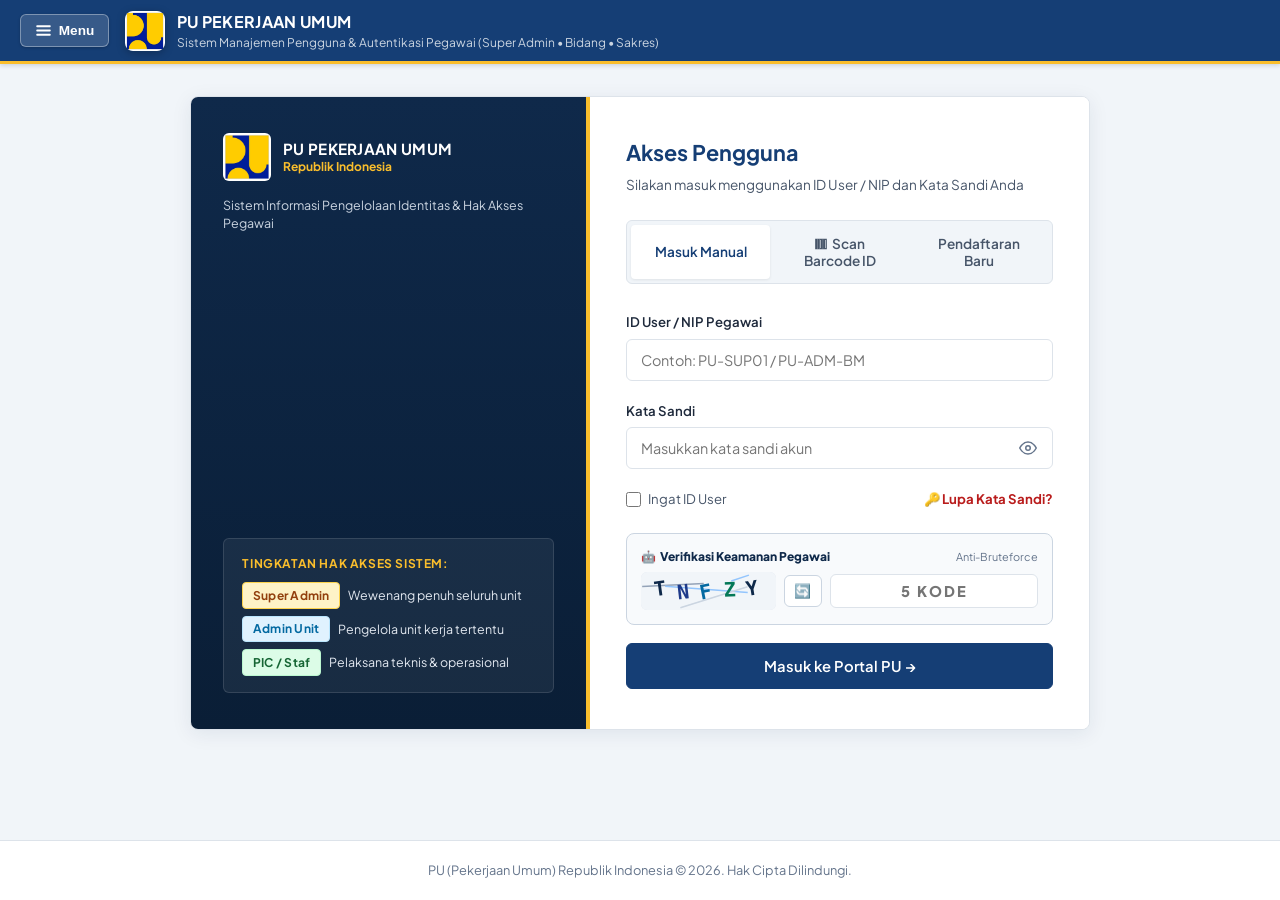
==== index.html @ dbae6449 "Add files via upload" ====
<!DOCTYPE html>
<html lang="id">

<head>
  <meta charset="UTF-8">
  <meta name="viewport" content="width=device-width, initial-scale=1.0">
  <meta name="description" content="Sistem Informasi Pengelolaan Identitas dan Manajemen Pengguna Tahap 2 (Super Admin, Bidang, Sakres) - PU
  Pekerjaan Umum.">
  <title>Portal Pengguna - PU Pekerjaan Umum (Tahap 2)</title>
  <link rel="stylesheet" href="style.css?v=6.0">
  <link rel="icon"
    href="data:image/svg+xml,<svg xmlns=%22http://www.w3.org/2000/svg%22 viewBox=%220 0 100 100%22><rect width=%22100%22 height=%22100%22 fill=%22%230F294A%22 rx=%2210%22/><text y=%2268%22 x=%2250%22 text-anchor=%22middle%22 font-size=%2250%22 font-weight=%22bold%22 fill=%22%23FABE2C%22>PU</text></svg>">
</head>

<body>
  <div class="app-wrapper">

    <!-- Header Resmi PU Pekerjaan Umum -->
    <header class="pu-topbar">
      <div style="display: flex; align-items: center; gap: 0.5rem;">
        <!-- Tombol Toggle Menu Navigator (Aktif saat login di pojok kiri atas) -->
        <button type="button" class="btn-sidebar-toggle" id="btnToggleSidebar" title="Buka/Tutup Menu Navigator"
          style="display: inline-flex;" aria-label="Toggle Menu">
          <svg viewBox="0 0 24 24" fill="none" stroke="currentColor" stroke-width="2.5" stroke-linecap="round">
            <line x1="3" y1="12" x2="21" y2="12"></line>
            <line x1="3" y1="6" x2="21" y2="6"></line>
            <line x1="3" y1="18" x2="21" y2="18"></line>
          </svg>
          <span>Menu</span>
        </button>

        <div class="pu-brand" style="display:flex; align-items:center; gap:0.75rem;">
          <div class="logo-shine-wrapper">
            <img src="logo-pu.webp" alt="Logo PU" class="pu-logo-img"
              style="width:40px; height:40px; object-fit:contain; border-radius:6px; flex-shrink:0;">
          </div>
          <div class="pu-brand-text">
            <span class="pu-brand-title">PU PEKERJAAN UMUM</span>
            <span class="pu-brand-sub">Sistem Manajemen Pengguna &amp; Autentikasi Pegawai (Super Admin
              &bull; Bidang &bull; Sakres)</span>
          </div>
        </div>
      </div>

      <!-- Widget Tengah Topbar: Jam Kedinasan & Status Server (Aktif saat login) -->
      <div class="topbar-center-widgets" id="topbarCenterWidgets" style="display: flex;">
        <div class="topbar-clock-badge" id="topbarClockBadge" title="Waktu Kedinasan Resmi (WIB)">
          <svg viewBox="0 0 24 24" fill="none" stroke="currentColor" stroke-width="2">
            <circle cx="12" cy="12" r="10"></circle>
            <polyline points="12 6 12 12 16 14"></polyline>
          </svg>
          <span id="topbarClockText">Memuat waktu...</span>
        </div>
        <div class="topbar-server-pill" title="Status Koneksi Pusat Data dan Teknologi Informasi PU">
          <span class="server-pulse-dot"></span>
          <span>PUSDATIN Online</span>
        </div>
      </div>

      <!-- User Panel (Aktif saat login) -->
      <div class="nav-user-panel" id="navUserPanel" style="display: flex;">

        <!-- Notifikasi Kedinasan: Laporan Masuk -->
        <div class="topbar-notif-wrapper" style="position:relative;">
          <button type="button" class="btn-topbar-tool" id="btnTopbarNotif" title="Laporan Masuk Baru">
            <svg viewBox="0 0 24 24" fill="none" stroke="currentColor" stroke-width="2" style="pointer-events:none;">
              <path d="M18 8A6 6 0 0 0 6 8c0 7-3 9-3 9h18s-3-2-3-9"></path>
              <path d="M13.73 21a2 2 0 0 1-3.46 0"></path>
            </svg>
            <span class="tool-badge-dot notif-pulse" id="notifBadgeDot" style="pointer-events:none;">0</span>
          </button>

          <!-- Dropdown Notifikasi Khusus Laporan Masuk -->
          <div class="topbar-dropdown-menu" id="notifDropdown"
            style="display: none; width:350px; position:absolute; right:0; top:calc(100% + 8px); z-index:99999; box-shadow:0 10px 25px rgba(0,0,0,0.18); border-radius:8px; overflow:hidden; border:1px solid #CBD5E1;">
            <div class="dropdown-header"
              style="background:#153E75; color:#fff; display:flex; justify-content:space-between; align-items:center; padding:0.65rem 0.85rem;">
              <span style="font-weight: 800; font-size: 0.82rem; display:flex; align-items:center; gap:0.4rem;">
                <span>🔔</span> Notifikasi Laporan Masuk
              </span>
              <button type="button" class="dropdown-close-btn" id="btnCloseNotif"
                style="color:#fff; background:none; border:none; font-size:1.25rem; cursor:pointer; line-height:1;">&times;</button>
            </div>
            <!-- Legenda 3 Warna Status -->
            <div
              style="background:#F8FAFC; border-bottom:1px solid #E2E8F0; padding:0.4rem 0.75rem; font-size:0.68rem; display:flex; justify-content:space-between; align-items:center; font-weight:700;">
              <span style="color:#DC2626; display:inline-flex; align-items:center; gap:3px;"><span
                  style="display:inline-block; width:7px; height:7px; background:#DC2626; border-radius:50%;"></span>
                Belum ACC</span>
              <span style="color:#D97706; display:inline-flex; align-items:center; gap:3px;"><span
                  style="display:inline-block; width:7px; height:7px; background:#D97706; border-radius:50%;"></span>
                Diproses</span>
              <span style="color:#16A34A; display:inline-flex; align-items:center; gap:3px;"><span
                  style="display:inline-block; width:7px; height:7px; background:#16A34A; border-radius:50%;"></span>
                Sudah ACC</span>
            </div>
            <div class="notif-list" id="notifListContainer" style="max-height:340px; overflow-y:auto; background:#fff;">
              <!-- Di-render dinamis khusus daftar laporan masuk -->
            </div>
          </div>
        </div>

        <!-- Tombol QR Code Akses Mobile -->
        <a href="barcode.html" target="_blank" class="btn-topbar-tool"
          style="text-decoration:none; background:#FABE2C; color:#0F294A;"
          title="Buka Lembar Barcode / QR Code untuk Scan Masuk Web">
          <svg viewBox="0 0 24 24" fill="none" stroke="currentColor" stroke-width="2" style="width:15px;height:15px;">
            <rect x="3" y="3" width="7" height="7"></rect>
            <rect x="14" y="3" width="7" height="7"></rect>
            <rect x="14" y="14" width="7" height="7"></rect>
            <rect x="3" y="14" width="7" height="7"></rect>
          </svg>
          <span class="btn-tool-text">Barcode</span>
        </a>

        <!-- Tombol Layanan Bantuan / Helpdesk -->
        <button type="button" class="btn-topbar-tool" id="btnTopbarHelp" title="Pusat Bantuan &amp; Helpdesk PU">
          <svg viewBox="0 0 24 24" fill="none" stroke="currentColor" stroke-width="2">
            <circle cx="12" cy="12" r="10"></circle>
            <path d="M9.09 9a3 3 0 0 1 5.83 1c0 2-3 3-3 3"></path>
            <line x1="12" y1="17" x2="12.01" y2="17"></line>
          </svg>
          <span class="btn-tool-text">Helpdesk</span>
        </button>

        <div class="nav-user-card">
          <div class="nav-user-avatar" id="navAvatar">BS</div>
          <div class="nav-user-meta">
            <span class="nav-user-nama" id="navUserName">Drs. Bambang Sudiro, M.Si.</span>
            <span class="nav-user-unit" id="navUserUnit">Super Admin &bull; Sekretariat Jenderal</span>
          </div>
        </div>
        <button type="button" class="btn-nav-logout" id="navLogoutBtn">
          Keluar
        </button>
      </div>
    </header>



    <!-- Konten Utama -->
    <main class="main-wrapper">

      <!-- ================= HALAMAN LOGIN & PENDAFTARAN INTERNAL (PORTAL 1) ================= -->
      <section class="section-view" id="authSection" aria-label="Halaman Autentikasi Pegawai">

        <div class="auth-container" style="margin-top:1rem;">
          <div class="auth-dual-wrapper">

            <!-- Sisi Kiri: Identitas Resmi PU & Pintasan Uji Coba -->
            <div class="auth-left-sidebar">
              <div class="auth-instansi-header">
                <div class="auth-instansi-logo" style="display:flex; align-items:center; gap:0.75rem;">
                  <img src="logo-pu.webp" alt="Logo PU"
                    style="width:48px; height:48px; object-fit:contain; border-radius:6px;">
                  <div>
                    <div class="auth-instansi-title">PU PEKERJAAN UMUM</div>
                    <div style="font-size:0.75rem; color:var(--pu-yellow); font-weight:700;">Republik Indonesia</div>
                  </div>
                </div>
                <div class="auth-instansi-sub">
                  Sistem Informasi Pengelolaan Identitas &amp; Hak Akses Pegawai
                </div>
              </div>

              <!-- Keterangan 3 Peran Resmi -->
              <div class="auth-role-summary">
                <div class="auth-role-summary-title">Tingkatan Hak Akses Sistem:</div>
                <div class="auth-role-list">
                  <div class="auth-role-item">
                    <span class="badge-role badge-role-super">Super Admin</span>
                    <span>Wewenang penuh seluruh unit</span>
                  </div>
                  <div class="auth-role-item">
                    <span class="badge-role badge-role-admin">Admin Unit</span>
                    <span>Pengelola unit kerja tertentu</span>
                  </div>
                  <div class="auth-role-item">
                    <span class="badge-role badge-role-pic">PIC / Staf</span>
                    <span>Pelaksana teknis &amp; operasional</span>
                  </div>
                </div>
              </div>

            </div>

            <!-- Sisi Kanan: Form Masuk & Registrasi -->
            <div class="auth-right-panel">

              <div class="auth-panel-heading">
                <h1 id="authMainTitle">Akses Pengguna</h1>
                <p id="authMainSubtitle">Silakan masuk menggunakan ID User / NIP dan Kata Sandi Anda</p>
              </div>

              <!-- Tab Navigasi Masuk Manual vs Barcode -->
              <div class="auth-tab-group" role="tablist">
                <button type="button" class="auth-tab-item active" id="tabLogin" role="tab" aria-selected="true">
                  Masuk Manual
                </button>
                <button type="button" class="auth-tab-item" id="tabBarcode" role="tab" aria-selected="false">
                  <svg viewBox="0 0 24 24" fill="none" stroke="currentColor" stroke-width="2"
                    style="width:14px;height:14px;vertical-align:-2px;margin-right:4px;">
                    <rect x="3" y="4" width="2" height="16" />
                    <rect x="7" y="4" width="1" height="16" />
                    <rect x="10" y="4" width="3" height="16" />
                    <rect x="15" y="4" width="1" height="16" />
                    <rect x="18" y="4" width="3" height="16" />
                  </svg>Scan Barcode ID
                </button>
                <button type="button" class="auth-tab-item" id="tabRegister" role="tab" aria-selected="false">
                  Pendaftaran Baru
                </button>
              </div>

              <!-- Alert Kesalahan Login Inline -->
              <div class="auth-inline-alert" id="loginAlert" role="alert">
                <div style="font-weight: 700; margin-bottom: 0.15rem;" id="loginAlertTitle">Akses Ditolak</div>
                <div id="loginAlertMsg">ID User atau Kata Sandi tidak sesuai. Silakan periksa kembali.</div>
              </div>

              <!-- FORM LOGIN -->
              <div id="loginFormContainer">
                <form id="loginForm" novalidate>
                  <div class="form-field">
                    <label class="field-label" for="loginId">ID User / NIP Pegawai</label>
                    <div class="input-box">
                      <input type="text" id="loginId" class="form-control" placeholder="Contoh: PU-SUP01 / PU-ADM-BM"
                        required autocomplete="username">
                    </div>
                  </div>

                  <div class="form-field">
                    <label class="field-label" for="loginPw">Kata Sandi</label>
                    <div class="input-box">
                      <input type="password" id="loginPw" class="form-control" placeholder="Masukkan kata sandi akun"
                        required autocomplete="current-password">
                      <button type="button" class="btn-toggle-pw" onclick="togglePw('loginPw', this)"
                        title="Tampilkan/Sembunyikan Kata Sandi" aria-label="Lihat Kata Sandi">
                        <svg viewBox="0 0 24 24" fill="none" stroke="currentColor" stroke-width="2">
                          <path d="M1 12s4-8 11-8 11 8 11 8-4 8-11 8-11-8-11-8z"></path>
                          <circle cx="12" cy="12" r="3"></circle>
                        </svg>
                      </button>
                    </div>
                  </div>

                  <div class="form-extra-row">
                    <label class="checkbox-label">
                      <input type="checkbox" id="rememberMe">
                      <span>Ingat ID User</span>
                    </label>
                    <a href="javascript:void(0)" class="help-link" onclick="openModalLupaPassword()"
                      style="color:#B91C1C; font-weight:700;">
                      🔑 Lupa Kata Sandi?
                    </a>
                  </div>

                  <!-- VERIFIKASI KEAMANAN ADMIN (ANTI-BOT / CAPTCHA KODE ACAK) -->
                  <div
                    style="background:#F8FAFC; border:1px solid #CBD5E1; border-radius:8px; padding:0.85rem; margin-bottom:1.15rem;">
                    <div style="display:flex; align-items:center; justify-content:space-between; margin-bottom:0.4rem;">
                      <span
                        style="font-size:0.75rem; font-weight:800; color:#0F294A; display:flex; align-items:center; gap:0.3rem;">
                        <span>🤖</span> Verifikasi Keamanan Pegawai
                      </span>
                      <span style="font-size:0.68rem; color:#64748B;">Anti-Bruteforce</span>
                    </div>
                    <div style="display:flex; align-items:center; gap:0.5rem;">
                      <canvas id="adminCaptchaCanvas" width="135" height="38"
                        style="background:#E2E8F0; border-radius:6px; cursor:pointer;" title="Klik untuk refresh kode"
                        onclick="generateAdminCaptcha()"></canvas>
                      <button type="button" onclick="generateAdminCaptcha()" title="Ganti Kode"
                        style="background:#fff; border:1px solid #CBD5E1; border-radius:6px; padding:0.45rem 0.6rem; cursor:pointer; font-size:0.85rem;">🔄</button>
                      <input type="text" id="adminCaptchaInput" maxlength="5" placeholder="5 KODE" class="form-control"
                        style="text-transform:uppercase; font-weight:800; letter-spacing:2px; text-align:center; padding:0.45rem; font-size:0.92rem; flex:1;">
                    </div>
                  </div>

                  <button type="submit" class="btn-primary" id="btnSubmitLogin">
                    Masuk ke Portal PU &rarr;
                  </button>
                </form>
              </div>

              <!-- FORM LOGIN DENGAN SCANNER BARCODE / KARTU PEGAWAI -->
              <div id="barcodeFormContainer" style="display: none;">
                <div
                  style="background: #F8FAFC; border: 2px dashed #CBD5E1; border-radius: 10px; padding: 1.5rem; text-align: center; margin-bottom: 1.25rem;">
                  <div
                    style="width: 56px; height: 56px; background: #E0F2FE; color: #0284C7; border-radius: 50%; display: flex; align-items: center; justify-content: center; margin: 0 auto 0.75rem;">
                    <svg viewBox="0 0 24 24" fill="none" stroke="currentColor" stroke-width="2"
                      style="width: 28px; height: 28px;">
                      <rect x="3" y="4" width="2" height="16" />
                      <rect x="7" y="4" width="1" height="16" />
                      <rect x="10" y="4" width="3" height="16" />
                      <rect x="15" y="4" width="1" height="16" />
                      <rect x="18" y="4" width="3" height="16" />
                    </svg>
                  </div>
                  <h3 style="font-size: 1rem; color: var(--pu-navy); margin-bottom: 0.25rem;">Mode Scan Barcode /
                    Kartu Pegawai</h3>
                  <p style="font-size: 0.8rem; color: var(--text-secondary); margin-bottom: 0;">
                    Arahkan scanner barcode fisik ke barcode ID Card pegawai PU, atau ketik langsung kode kartu
                    pegawai di bawah ini.
                  </p>
                </div>

                <form id="barcodeLoginForm" novalidate>
                  <div class="form-field">
                    <label class="field-label" for="barcodeInput">Hasil Scan Barcode / NIP</label>
                    <div class="input-box">
                      <input type="text" id="barcodeInput" class="form-control"
                        placeholder="Scan barcode kartu atau masukkan ID pegawai" autofocus autocomplete="off">
                    </div>
                    <div class="field-hint" style="color: #0369A1;">
                      💡 Alat scanner barcode USB/Bluetooth akan langsung menekan tombol Masuk secara otomatis begitu
                      barcode terbaca.
                    </div>
                  </div>

                  <button type="submit" class="btn-primary" id="btnSubmitBarcode" style="background: #0284C7;">
                    Masuk dengan Barcode &rarr;
                  </button>
                </form>
              </div>

              <!-- FORM REGISTRASI USER BARU -->
              <div id="registerFormContainer" style="display: none;">
                <form id="registerForm" novalidate>

                  <div class="form-field">
                    <label class="field-label" for="regRole">Tingkat Peran Akun</label>
                    <div class="input-box">
                      <select id="regRole" class="form-control" required>
                        <!-- Pilihan peran diisi dari JavaScript -->
                      </select>
                    </div>
                  </div>

                  <div class="form-field">
                    <label class="field-label" for="regId">ID User / NIP</label>
                    <div class="input-box">
                      <input type="text" id="regId" class="form-control" placeholder="Contoh: PU-PIC-02" required>
                    </div>
                    <div class="field-hint">Format ID unik disarankan otomatis</div>
                  </div>

                  <div class="form-field">
                    <label class="field-label" for="regNama">Nama Lengkap Pegawai</label>
                    <div class="input-box">
                      <input type="text" id="regNama" class="form-control"
                        placeholder="Nama lengkap beserta gelar jika ada" required>
                    </div>
                  </div>

                  <div class="form-field">
                    <label class="field-label" for="regPw">Kata Sandi</label>
                    <div class="input-box">
                      <input type="password" id="regPw" class="form-control" placeholder="Buat kata sandi akun" required
                        autocomplete="new-password">
                      <button type="button" class="btn-toggle-pw" onclick="togglePw('regPw', this)"
                        title="Tampilkan/Sembunyikan Kata Sandi" aria-label="Lihat Kata Sandi">
                        <svg viewBox="0 0 24 24" fill="none" stroke="currentColor" stroke-width="2">
                          <path d="M1 12s4-8 11-8 11 8 11 8-4 8-11 8-11-8-11-8z"></path>
                          <circle cx="12" cy="12" r="3"></circle>
                        </svg>
                      </button>
                    </div>
                  </div>

                  <div class="form-field">
                    <label class="field-label" for="regUnit">Unit Kerja / Direktorat Jenderal</label>
                    <div class="input-box">
                      <select id="regUnit" class="form-control" required>
                        <!-- Pilihan diisi dari JavaScript -->
                      </select>
                    </div>
                  </div>

                  <button type="submit" class="btn-primary" id="btnSubmitRegister">
                    Simpan &amp; Daftarkan Akun &rarr;
                  </button>
                </form>
              </div>

            </div>

          </div>
        </div>
      </section>

      <!-- ================= HALAMAN DASHBOARD DENGAN SIDEBAR NAVIGATOR (POJOK KIRI ATAS) ================= -->
      <section class="section-view active" id="dashboardSection" aria-label="Dashboard Manajemen Pegawai">
        <!-- Backdrop Mobile Drawer -->
        <div class="sidebar-backdrop" id="sidebarBackdrop" onclick="toggleSidebar()"></div>

        <div class="dashboard-layout">

          <!-- SIDEBAR NAVIGATOR MENU (POJOK KIRI) -->
          <aside class="dashboard-sidebar" id="dashboardSidebar">

            <!-- User Info di Atas Sidebar -->
            <div class="sidebar-user-card" style="display:flex; justify-content:space-between; align-items:center;">
              <div style="display:flex; align-items:center; gap:0.75rem;">
                <div class="sidebar-avatar" id="sidebarAvatar">BS</div>
                <div>
                  <div class="sidebar-user-name" id="sidebarUserName">Drs. Bambang Sudiro, M.Si.</div>
                  <div class="sidebar-user-role" id="sidebarUserRole"><span class="badge-role badge-role-super">Super
                      Admin</span></div>
                </div>
              </div>
              <button type="button" class="btn-sidebar-close" onclick="toggleSidebar()" aria-label="Tutup Menu"
                style="background:rgba(255,255,255,0.15); border:none; color:#fff; font-size:1.15rem; width:28px; height:28px; border-radius:50%; cursor:pointer; display:flex; align-items:center; justify-content:center;">&times;</button>
            </div>

            <!-- Judul Navigasi -->
            <div class="sidebar-nav-title">Menu Navigasi Portal</div>

            <!-- Daftar Menu Navigator -->
            <nav class="sidebar-menu">
              <!-- Menu 1: Beranda Utama -->
              <button type="button" class="sidebar-menu-btn active" data-page="pageDashboard" id="navMenuDashboard">
                <div class="sidebar-menu-left">
                  <span class="menu-icon">
                    <svg viewBox="0 0 24 24" fill="none" stroke="currentColor" stroke-width="2">
                      <rect x="3" y="3" width="7" height="9"></rect>
                      <rect x="14" y="3" width="7" height="5"></rect>
                      <rect x="14" y="12" width="7" height="9"></rect>
                      <rect x="3" y="16" width="7" height="5"></rect>
                    </svg>
                  </span>
                  <span>Beranda Ringkasan</span>
                </div>
                <span class="menu-badge" style="background:#DCFCE7; color:#166534; font-weight:700;">Live</span>
              </button>

              <!-- Menu 2: Data Pegawai / User Management -->
              <button type="button" class="sidebar-menu-btn" data-page="pageUsers" id="navMenuUsers">
                <div class="sidebar-menu-left">
                  <span class="menu-icon">
                    <svg viewBox="0 0 24 24" fill="none" stroke="currentColor" stroke-width="2">
                      <path d="M17 21v-2a4 4 0 0 0-4-4H5a4 4 0 0 0-4 4v2"></path>
                      <circle cx="9" cy="7" r="4"></circle>
                      <path d="M23 21v-2a4 4 0 0 0-3-3.87"></path>
                      <path d="M16 3.13a4 4 0 0 1 0 7.75"></path>
                    </svg>
                  </span>
                  <span>Data Pegawai</span>
                </div>
                <span class="menu-counter" id="menuCountUsers"
                  style="background:#0F294A; color:#FABE2C; font-weight:800;">11</span>
              </button>

              <!-- Menu 3: Unit Kerja PU -->
              <button type="button" class="sidebar-menu-btn" data-page="pageUnits" id="navMenuUnits">
                <div class="sidebar-menu-left">
                  <span class="menu-icon">
                    <svg viewBox="0 0 24 24" fill="none" stroke="currentColor" stroke-width="2">
                      <path d="M3 9l9-7 9 7v11a2 2 0 0 1-2 2H5a2 2 0 0 1-2-2z" />
                      <polyline points="9 22 9 12 15 12 15 22" />
                    </svg>
                  </span>
                  <span>Unit Kerja PU</span>
                </div>
                <span class="menu-badge" style="background:#E2E8F0; color:#334155;">11 Unit</span>
              </button>

              <!-- Menu 4: Laporan & Ekspor Data -->
              <button type="button" class="sidebar-menu-btn" data-page="pageReports" id="navMenuReports">
                <div class="sidebar-menu-left">
                  <span class="menu-icon">
                    <svg viewBox="0 0 24 24" fill="none" stroke="currentColor" stroke-width="2">
                      <path d="M14 2H6a2 2 0 0 0-2 2v16a2 2 0 0 0 2 2h12a2 2 0 0 0 2-2V8z"></path>
                      <polyline points="14 2 14 8 20 8"></polyline>
                      <line x1="16" y1="13" x2="8" y2="13"></line>
                      <line x1="16" y1="17" x2="8" y2="17"></line>
                    </svg>
                  </span>
                  <span>Laporan &amp; Ekspor</span>
                </div>
                <span class="menu-badge" style="background:#DCFCE7; color:#166534;">Excel/CSV</span>
              </button>

              <!-- Menu 5: Log Aktivitas Kedinasan -->
              <button type="button" class="sidebar-menu-btn" data-page="pageAudit" id="navMenuAudit">
                <div class="sidebar-menu-left">
                  <span class="menu-icon">
                    <svg viewBox="0 0 24 24" fill="none" stroke="currentColor" stroke-width="2">
                      <circle cx="12" cy="12" r="10"></circle>
                      <polyline points="12 6 12 12 15 14"></polyline>
                    </svg>
                  </span>
                  <span>Log Aktivitas</span>
                </div>
                <span class="menu-badge" id="menuAuditBadge" style="background:#FEF3C7; color:#92400E;">Audit</span>
              </button>

              <!-- Menu 6: Kotak Masuk Permohonan Publik (Aspirasi Warga & Perusahaan) -->
              <button type="button" class="sidebar-menu-btn" data-page="pageInboxPublic" id="navMenuInboxPublic">
                <div class="sidebar-menu-left">
                  <span class="menu-icon">
                    <svg viewBox="0 0 24 24" fill="none" stroke="currentColor" stroke-width="2">
                      <path d="M4 4h16c1.1 0 2 .9 2 2v12c0 1.1-.9 2-2 2H4c-1.1 0-2-.9-2-2V6c0-1.1.9-2 2-2z"></path>
                      <polyline points="22,6 12,13 2,6"></polyline>
                    </svg>
                  </span>
                  <span>Kotak Masuk Laporan</span>
                </div>
                <span class="menu-counter notif-pulse" id="menuCountInboxPublic"
                  style="background:#EF4444; color:#fff; font-weight:800;">4 Baru</span>
              </button>

              <!-- Menu Khusus Super Admin: Laporan Lupa Password Akun Pegawai -->
              <button type="button" class="sidebar-menu-btn" data-page="pageResetRequests" id="navMenuResetRequests"
                style="display:none;">
                <div class="sidebar-menu-left">
                  <span class="menu-icon">
                    <svg viewBox="0 0 24 24" fill="none" stroke="currentColor" stroke-width="2">
                      <rect x="3" y="11" width="18" height="11" rx="2" ry="2"></rect>
                      <path d="M7 11V7a5 5 0 0 1 10 0v4"></path>
                    </svg>
                  </span>
                  <span>Laporan Lupa Sandi</span>
                </div>
                <span class="menu-counter notif-pulse" id="menuCountResetRequests"
                  style="background:#D97706; color:#fff; font-weight:800; display:none;">0</span>
              </button>

              <!-- Menu 7: Regulasi & SOP PU -->
              <button type="button" class="sidebar-menu-btn" data-page="pageRegulations" id="navMenuRegulations">
                <div class="sidebar-menu-left">
                  <span class="menu-icon">
                    <svg viewBox="0 0 24 24" fill="none" stroke="currentColor" stroke-width="2">
                      <path d="M4 19.5A2.5 2.5 0 0 1 6.5 17H20"></path>
                      <path d="M6.5 2H20v20H6.5A2.5 2.5 0 0 1 4 19.5v-15A2.5 2.5 0 0 1 6.5 2z"></path>
                    </svg>
                  </span>
                  <span>Regulasi &amp; SOP</span>
                </div>
                <span class="menu-badge" style="background:#F1F5F9; color:#475569;">SPBE</span>
              </button>

              <!-- Menu 7: Profil Akun Saya -->
              <button type="button" class="sidebar-menu-btn" data-page="pageProfile" id="navMenuProfile">
                <div class="sidebar-menu-left">
                  <span class="menu-icon">
                    <svg viewBox="0 0 24 24" fill="none" stroke="currentColor" stroke-width="2">
                      <rect x="3" y="4" width="18" height="16" rx="2"></rect>
                      <circle cx="9" cy="10" r="2"></circle>
                      <line x1="15" y1="8" x2="17" y2="8"></line>
                      <line x1="15" y1="12" x2="17" y2="12"></line>
                    </svg>
                  </span>
                  <span>Profil Akun Saya</span>
                </div>
              </button>
            </nav>

            <!-- Footer Sidebar: Tombol Keluar Sesi Cepat -->
            <div class="sidebar-footer">
              <button type="button" class="btn-sidebar-logout" id="sidebarLogoutBtn">
                <svg viewBox="0 0 24 24" fill="none" stroke="currentColor" stroke-width="2">
                  <path d="M9 21H5a2 2 0 0 1-2-2V5a2 2 0 0 1 2-2h4"></path>
                  <polyline points="16 17 21 12 16 7"></polyline>
                  <line x1="21" y1="12" x2="9" y2="12"></line>
                </svg>
                <span>Keluar Sesi</span>
              </button>
            </div>

          </aside>

          <!-- CONTENT AREA SISI KANAN -->
          <div class="dashboard-main-content">

            <!-- HALAMAN 1: BERANDA RINGKASAN (DEFAULT) -->
            <div class="tab-page-content active" id="pageDashboard">

              <!-- Kartu Sambutan Resmi -->
              <div class="welcome-card">
                <div class="welcome-info">
                  <div class="welcome-avatar" id="heroAvatar">BS</div>
                  <div>
                    <div class="welcome-title">Selamat Datang, <span id="heroUserName">Drs. Bambang Sudiro, M.Si.</span>
                    </div>
                    <div class="welcome-meta">
                      <span>ID Pengguna: <strong id="heroUserId">PU-SUP01</strong></span>
                      <span>&bull;</span>
                      <span class="badge-unit" id="heroUserUnit">Sekretariat Jenderal</span>
                      <span>&bull;</span>
                      <span id="heroUserRole"><span class="badge-role badge-role-super">Super Admin</span></span>
                    </div>
                  </div>
                </div>

                <div style="display: flex; gap: 0.5rem;">
                  <button type="button" class="btn-primary btn-sm" id="btnOpenAddModal">
                    + Tambah User
                  </button>
                  <button type="button" class="btn-secondary btn-sm" id="btnLogout">
                    Keluar
                  </button>
                </div>
              </div>

              <!-- Alert Penjelasan Hak Akses Peran Aktif -->
              <div class="role-info-alert" id="roleInfoAlert">
                <div id="roleInfoText">
                  Anda masuk dengan peran <strong>Super Admin</strong>. Anda memiliki wewenang penuh mengelola akun di
                  <strong>seluruh unit kerja</strong> PU Pekerjaan Umum.
                </div>
                <div class="role-info-badge" id="roleInfoBadge">
                  <span class="badge-role badge-role-super">Akses Penuh Seluruh Unit</span>
                </div>
              </div>

              <!-- Statistik Ringkas -->
              <div class="stats-grid">
                <div class="stat-item">
                  <div class="stat-label" id="statLabelTotal">Total User Terdaftar</div>
                  <div class="stat-number" id="statTotalUsers">11 Pegawai</div>
                </div>
                <div class="stat-item">
                  <div class="stat-label" id="statLabelUnit">Jumlah Unit Kerja</div>
                  <div class="stat-number" id="statTotalUnits">11 Unit</div>
                </div>
                <div class="stat-item">
                  <div class="stat-label">Status Sesi</div>
                  <div class="stat-number" style="font-size: 1.15rem; color: var(--color-success); margin-top: 0.4rem;"
                    id="statActiveStatus">
                    Aktif
                  </div>
                </div>
              </div>

              <!-- Rekapitulasi Cepat Unit Kerja PU -->
              <div class="panel-table">
                <div class="panel-table-header">
                  <div class="panel-title">
                    <h2>Distribusi Pegawai per Unit Kerja</h2>
                    <p>Rekapitulasi jumlah staf dan admin di masing-masing Direktorat Jenderal / Balai</p>
                  </div>
                  <button type="button" class="btn-secondary btn-sm" onclick="switchSidebarPage('pageUsers')">
                    Lihat Seluruh Pegawai &rarr;
                  </button>
                </div>
                <div class="table-wrapper">
                  <table class="pu-table">
                    <thead>
                      <tr>
                        <th>Unit Kerja / Direktorat</th>
                        <th>Jumlah Pegawai Terdaftar</th>
                        <th>Status Pengelolaan</th>
                        <th>Aksi Cepat</th>
                      </tr>
                    </thead>
                    <tbody id="rekapTableBody">
                      <!-- Diisi oleh app.js -->
                    </tbody>
                  </table>
                </div>
              </div>

            </div>

            <!-- HALAMAN 2: MANAJEMEN PEGAWAI (TABEL LENGKAP) -->
            <div class="tab-page-content" id="pageUsers">

              <!-- Panel Tabel Pengguna -->
              <div class="panel-table">
                <div class="panel-table-header">
                  <div class="panel-title">
                    <h2>Data Pengguna Sistem</h2>
                    <p>Daftar identitas user (ID, Nama, Unit Kerja, Peran, dan Password)</p>
                  </div>

                  <div class="panel-actions">
                    <!-- Kolom Pencarian -->
                    <div class="search-field">
                      <input type="text" id="searchInput" class="form-control"
                        placeholder="Cari ID, Nama, Unit, atau Peran...">
                    </div>

                    <!-- Filter Unit -->
                    <div class="filter-field">
                      <select id="filterUnit" class="form-control">
                        <!-- Diisi lewat JavaScript -->
                      </select>
                    </div>
                  </div>
                </div>

                <!-- Tabel Data -->
                <div class="table-wrapper">
                  <table class="pu-table">
                    <thead>
                      <tr>
                        <th>ID User</th>
                        <th>Nama Pegawai</th>
                        <th>Unit Kerja</th>
                        <th>Tingkat Peran</th>
                        <th>Kata Sandi</th>
                        <th>Aksi</th>
                      </tr>
                    </thead>
                    <tbody id="usersTableBody">
                      <tr>
                        <td><span class="id-badge">PU-SUP01</span></td>
                        <td>
                          <div class="pegawai-nama">Drs. Bambang Sudiro, M.Si.</div>
                          <div style="font-size: 0.75rem; color: #64748B;">Terdaftar: 2026-10-01 08:00</div>
                        </td>
                        <td><span class="pegawai-unit">Sekretariat Jenderal</span></td>
                        <td><span class="badge-role badge-role-super">Super Admin</span></td>
                        <td><span class="table-pw-toggle" onclick="toggleTablePw(this, 'pu123')">••••••••</span></td>
                        <td>
                          <div class="table-opsi"><button type="button" class="btn-opsi"
                              onclick="openEditModal('PU-SUP01')">Ubah</button><span
                              style="font-size: 0.75rem; color: #0F294A; font-weight: 600; padding: 0.35rem 0.5rem;">Akun
                              Anda</span></div>
                        </td>
                      </tr>
                      <tr>
                        <td><span class="id-badge">PU-ADM-BM</span></td>
                        <td>
                          <div class="pegawai-nama">Ir. Hendra Gunawan, S.T., M.T.</div>
                          <div style="font-size: 0.75rem; color: #64748B;">Terdaftar: 2026-10-15 08:30</div>
                        </td>
                        <td><span class="pegawai-unit">Ditjen Bina Marga</span></td>
                        <td><span class="badge-role badge-role-admin">Admin Unit</span></td>
                        <td><span class="table-pw-toggle" onclick="toggleTablePw(this, 'pu123')">••••••••</span></td>
                        <td>
                          <div class="table-opsi"><button type="button" class="btn-opsi"
                              onclick="openEditModal('PU-ADM-BM')">Ubah</button><button type="button"
                              class="btn-opsi btn-hapus" onclick="handleDelete('PU-ADM-BM')">Hapus</button></div>
                        </td>
                      </tr>
                      <tr>
                        <td><span class="id-badge">PU-PIC-BM</span></td>
                        <td>
                          <div class="pegawai-nama">Rian Kurniawan, S.T.</div>
                          <div style="font-size: 0.75rem; color: #64748B;">Terdaftar: 2026-10-16 09:00</div>
                        </td>
                        <td><span class="pegawai-unit">Ditjen Bina Marga</span></td>
                        <td><span class="badge-role badge-role-pic">PIC / Staf</span></td>
                        <td><span class="table-pw-toggle" onclick="toggleTablePw(this, 'pu123')">••••••••</span></td>
                        <td>
                          <div class="table-opsi"><button type="button" class="btn-opsi"
                              onclick="openEditModal('PU-PIC-BM')">Ubah</button><button type="button"
                              class="btn-opsi btn-hapus" onclick="handleDelete('PU-PIC-BM')">Hapus</button></div>
                        </td>
                      </tr>
                      <tr>
                        <td><span class="id-badge">PU-ADM-SDA</span></td>
                        <td>
                          <div class="pegawai-nama">Dewi Lestari, S.T.</div>
                          <div style="font-size: 0.75rem; color: #64748B;">Terdaftar: 2026-10-18 09:15</div>
                        </td>
                        <td><span class="pegawai-unit">Ditjen Sumber Daya Air</span></td>
                        <td><span class="badge-role badge-role-admin">Admin Unit</span></td>
                        <td><span class="table-pw-toggle" onclick="toggleTablePw(this, 'pu123')">••••••••</span></td>
                        <td>
                          <div class="table-opsi"><button type="button" class="btn-opsi"
                              onclick="openEditModal('PU-ADM-SDA')">Ubah</button><button type="button"
                              class="btn-opsi btn-hapus" onclick="handleDelete('PU-ADM-SDA')">Hapus</button></div>
                        </td>
                      </tr>
                      <tr>
                        <td><span class="id-badge">PU-PIC-SDA</span></td>
                        <td>
                          <div class="pegawai-nama">Fajar Nugroho, S.T.</div>
                          <div style="font-size: 0.75rem; color: #64748B;">Terdaftar: 2026-10-19 10:30</div>
                        </td>
                        <td><span class="pegawai-unit">Ditjen Sumber Daya Air</span></td>
                        <td><span class="badge-role badge-role-pic">PIC / Staf</span></td>
                        <td><span class="table-pw-toggle" onclick="toggleTablePw(this, 'pu123')">••••••••</span></td>
                        <td>
                          <div class="table-opsi"><button type="button" class="btn-opsi"
                              onclick="openEditModal('PU-PIC-SDA')">Ubah</button><button type="button"
                              class="btn-opsi btn-hapus" onclick="handleDelete('PU-PIC-SDA')">Hapus</button></div>
                        </td>
                      </tr>
                      <tr>
                        <td><span class="id-badge">PU-ADM-CK</span></td>
                        <td>
                          <div class="pegawai-nama">Agus Setiawan, S.E.</div>
                          <div style="font-size: 0.75rem; color: #64748B;">Terdaftar: 2026-10-22 13:45</div>
                        </td>
                        <td><span class="pegawai-unit">Ditjen Cipta Karya</span></td>
                        <td><span class="badge-role badge-role-admin">Admin Unit</span></td>
                        <td><span class="table-pw-toggle" onclick="toggleTablePw(this, 'pu123')">••••••••</span></td>
                        <td>
                          <div class="table-opsi"><button type="button" class="btn-opsi"
                              onclick="openEditModal('PU-ADM-CK')">Ubah</button><button type="button"
                              class="btn-opsi btn-hapus" onclick="handleDelete('PU-ADM-CK')">Hapus</button></div>
                        </td>
                      </tr>
                      <tr>
                        <td><span class="id-badge">PU-PIC-CK</span></td>
                        <td>
                          <div class="pegawai-nama">Siti Nurhaliza, A.Md.</div>
                          <div style="font-size: 0.75rem; color: #64748B;">Terdaftar: 2026-10-23 11:20</div>
                        </td>
                        <td><span class="pegawai-unit">Ditjen Cipta Karya</span></td>
                        <td><span class="badge-role badge-role-pic">PIC / Staf</span></td>
                        <td><span class="table-pw-toggle" onclick="toggleTablePw(this, 'pu123')">••••••••</span></td>
                        <td>
                          <div class="table-opsi"><button type="button" class="btn-opsi"
                              onclick="openEditModal('PU-PIC-CK')">Ubah</button><button type="button"
                              class="btn-opsi btn-hapus" onclick="handleDelete('PU-PIC-CK')">Hapus</button></div>
                        </td>
                      </tr>
                    </tbody>
                  </table>
                </div>

              </div>

            </div>

            <!-- HALAMAN 3: UNIT KERJA PU (11 DITJEN / BALAI) -->
            <div class="tab-page-content" id="pageUnits">
              <div class="panel-table-header"
                style="background:#FFF; border-radius: var(--radius-md); border:1px solid var(--border-color); padding: 1.25rem 1.5rem;">
                <div class="panel-title">
                  <h2>Daftar Unit Kerja PU Pekerjaan Umum</h2>
                  <p>Struktur organisasi Direktorat Jenderal, Badan, dan Balai Pelaksana di lingkungan PU Pekerjaan Umum
                  </p>
                </div>
              </div>

              <!-- Grid Kartu Unit Kerja -->
              <div class="units-grid" id="unitsCardContainer">
                <!-- Diisi JavaScript -->
              </div>
            </div>

            <!-- HALAMAN 4: LAPORAN & EKSPOR DATA RESMI -->
            <div class="tab-page-content" id="pageReports">
              <div class="panel-table">
                <div class="panel-table-header" style="flex-wrap: wrap; gap: 1rem;">
                  <div class="panel-title">
                    <h2>Pusat Laporan &amp; Ekspor Data Pegawai</h2>
                    <p>Rekapitulasi identitas pengguna resmi PU Pekerjaan Umum dalam format tabel, CSV/Excel, dan cetak
                      dokumen dinas</p>
                  </div>

                  <div class="panel-actions" style="display:flex; gap:0.5rem; flex-wrap:wrap;">
                    <button type="button" class="btn-primary btn-sm" id="btnExportCsv"
                      title="Unduh data dalam format CSV yang kompatibel dengan Microsoft Excel">
                      <svg viewBox="0 0 24 24" fill="none" stroke="currentColor" stroke-width="2"
                        style="width:15px;height:15px;">
                        <path d="M21 15v4a2 2 0 0 1-2 2H5a2 2 0 0 1-2-2v-4"></path>
                        <polyline points="7 10 12 15 17 10"></polyline>
                        <line x1="12" y1="15" x2="12" y2="3"></line>
                      </svg>
                      <span>Unduh CSV / Excel</span>
                    </button>
                    <button type="button" class="btn-secondary btn-sm" id="btnPrintReport"
                      title="Buka dialog cetak dokumen laporan resmi">
                      <svg viewBox="0 0 24 24" fill="none" stroke="currentColor" stroke-width="2"
                        style="width:15px;height:15px;">
                        <polyline points="6 9 6 2 18 2 18 9"></polyline>
                        <path d="M6 18H4a2 2 0 0 1-2-2v-5a2 2 0 0 1 2-2h16a2 2 0 0 1 2 2v5a2 2 0 0 1-2 2h-2"></path>
                        <rect x="6" y="14" width="12" height="8"></rect>
                      </svg>
                      <span>Cetak Laporan Dinas</span>
                    </button>
                  </div>
                </div>

                <!-- Filter Toolbar Laporan -->
                <div
                  style="background:#F8FAFC; border-bottom:1px solid var(--border-color); padding:0.85rem 1.5rem; display:flex; gap:1rem; flex-wrap:wrap; align-items:center;">
                  <div style="display:flex; align-items:center; gap:0.5rem;">
                    <label style="font-size:0.8rem; font-weight:700; color:var(--text-secondary);"
                      for="reportFilterUnit">Filter Unit:</label>
                    <select id="reportFilterUnit" class="form-control"
                      style="font-size:0.8rem; padding:0.35rem 0.65rem;">
                      <!-- Diisi JavaScript -->
                    </select>
                  </div>
                  <div style="display:flex; align-items:center; gap:0.5rem;">
                    <label style="font-size:0.8rem; font-weight:700; color:var(--text-secondary);"
                      for="reportFilterRole">Filter Peran:</label>
                    <select id="reportFilterRole" class="form-control"
                      style="font-size:0.8rem; padding:0.35rem 0.65rem;">
                      <option value="">Semua Tingkat Peran</option>
                      <option value="Super Admin">Super Admin</option>
                      <option value="Admin Unit">Admin Unit</option>
                      <option value="PIC">PIC / Staf</option>
                    </select>
                  </div>
                  <!-- Guest Report Toolbar -->
                  <div
                    style="background:#F0F8FF; border-bottom:1px solid var(--border-color); padding:0.85rem 1.5rem; display:flex; gap:1rem; flex-wrap:wrap; align-items:center; margin-top:1rem;">
                    <div style="display:flex; align-items:center; gap:0.5rem;">
                      <label style="font-size:0.8rem; font-weight:700; color:var(--text-secondary);"
                        for="guestReportFilterUnit">Filter Unit (Tamu):</label>
                      <select id="guestReportFilterUnit" class="form-control"
                        style="font-size:0.8rem; padding:0.35rem 0.65rem;">
                        <!-- Filled by JavaScript -->
                      </select>
                    </div>
                    <div style="display:flex; align-items:center; gap:0.5rem;">
                      <label style="font-size:0.8rem; font-weight:700; color:var(--text-secondary);"
                        for="guestReportFilterRole">Filter Peran (Tamu):</label>
                      <select id="guestReportFilterRole" class="form-control"
                        style="font-size:0.8rem; padding:0.35rem 0.65rem;">
                        <option value="">Semua Tingkat Peran</option>
                        <option value="Super Admin">Super Admin</option>
                        <option value="Admin Unit">Admin Unit</option>
                        <option value="PIC">PIC / Staf</option>
                      </select>
                    </div>
                    <div>
                      <button type="button" class="btn-primary btn-sm" id="btnDownloadGuestReport"
                        title="Unduh laporan tamu dalam format CSV/Excel">
                        <svg viewBox="0 0 24 24" fill="none" stroke="currentColor" stroke-width="2"
                          style="width:15px;height:15px;">
                          <path d="M21 15v4a2 2 0 0 1-2 2H5a2 2 0 0 1-2-2v-4"></path>
                          <polyline points="7 10 12 15 17 10"></polyline>
                          <line x1="12" y1="15" x2="12" y2="3"></line>
                        </svg>
                        <span>Unduh CSV / Excel (Tamu)</span>
                      </button>
                      <button type="button" class="btn-secondary btn-sm" id="btnPrintGuestReport"
                        title="Cetak laporan tamu">
                        <svg viewBox="0 0 24 24" fill="none" stroke="currentColor" stroke-width="2"
                          style="width:15px;height:15px;">
                          <polyline points="6 9 6 2 18 2 18 9"></polyline>
                          <path d="M6 18H4a2 0 0 1-2-2v-5a2 0 0 1 2-2h16a2 0 0 1 2 2v5a2 0 0 1-2 2h-2"></path>
                          <rect x="6" y="14" width="12" height="8"></rect>
                        </svg>
                        <span>Cetak Laporan (Tamu)</span>
                      </button>
                    </div>
                  </div>
                  <div style="margin-left:auto; font-size:0.8rem; color:var(--text-muted);" id="reportSummaryCount">
                    Total data siap cetak: <strong>0</strong> pegawai
                  </div>
                </div>

                <!-- Area Pratinjau Laporan Kedinasan -->
                <div class="table-wrapper" id="reportPrintArea">
                  <div class="report-official-header" id="reportHeaderDinas"
                    style="display:none; padding:1.5rem 1rem 0.5rem; border-bottom:2px solid var(--pu-navy); text-align:center; margin-bottom:1rem;">
                    <div
                      style="font-size:0.85rem; font-weight:700; text-transform:uppercase; letter-spacing:0.05em; color:var(--pu-navy);">
                      PU (Pekerjaan Umum) Republik Indonesia</div>
                    <div style="font-size:1.1rem; font-weight:800; margin:0.3rem 0; color:#0F172A;">REKAPITULASI DATA
                      PENGGUNA PORTAL KEPEGAWAIAN</div>
                    <div style="font-size:0.75rem; color:var(--text-secondary);" id="reportPrintTimestamp">Dicetak pada
                      tanggal: -</div>
                  </div>

                  <table class="pu-table">
                    <thead>
                      <tr>
                        <th style="width:50px;">No</th>
                        <th>ID User / NIP</th>
                        <th>Nama Pegawai Lengkap</th>
                        <th>Unit Kerja / Ditjen</th>
                        <th>Tingkat Peran</th>
                        <th>Status Akun</th>
                      </tr>
                    </thead>
                    <tbody id="reportTableBody">
                      <!-- Diisi oleh app.js -->
                    </tbody>
                  </table>
                </div>

              </div>
            </div>

            <!-- HALAMAN 5: LOG AKTIVITAS KEDINASAN (AUDIT TRAIL) -->
            <div class="tab-page-content" id="pageAudit">
              <div class="panel-table">
                <div class="panel-table-header" style="flex-wrap: wrap; gap: 1rem;">
                  <div class="panel-title">
                    <h2>Log Aktivitas Kedinasan &amp; Audit Trail</h2>
                    <p>Pencatatan riwayat autentikasi, manajemen pengguna, dan perubahan profil untuk kepatuhan tata
                      kelola SPBE</p>
                  </div>

                  <div class="panel-actions" style="display:flex; gap:0.5rem; align-items:center;">
                    <div class="search-field">
                      <input type="text" id="auditSearchInput" class="form-control"
                        placeholder="Cari NIP, nama, aksi...">
                    </div>
                    <button type="button" class="btn-secondary btn-sm" id="btnClearAudit"
                      style="display:none; color:#DC2626; border-color:#FECACA;"
                      title="Hapus seluruh riwayat log (Wewenang Super Admin)">
                      Bersihkan Log
                    </button>
                  </div>
                </div>

                <!-- Tabel Audit Log -->
                <div class="table-wrapper">
                  <table class="pu-table">
                    <thead>
                      <tr>
                        <th style="width:140px;">Waktu (WIB)</th>
                        <th>Pelaksana (ID &amp; Nama)</th>
                        <th>Tingkat Peran</th>
                        <th>Kategori Aksi</th>
                        <th>Keterangan Rinci</th>
                        <th>Unit Kerja</th>
                        <th>Status</th>
                      </tr>
                    </thead>
                    <tbody id="auditTableBody">
                      <!-- Diisi oleh JavaScript -->
                    </tbody>
                  </table>
                </div>

              </div>
            </div>

            <!-- HALAMAN 6: KOTAK MASUK PERMOHONAN & LAPORAN PUBLIK (UNTUK ADMIN & STAF) -->
            <div class="tab-page-content" id="pageInboxPublic">
              <div class="panel-table">
                <div class="panel-table-header" style="flex-wrap: wrap; gap: 1rem;">
                  <div class="panel-title">
                    <h2>Kotak Masuk Permohonan &amp; Laporan Publik</h2>
                    <p>Pesan, aduan masyarakat, dan permohonan layanan mitra badan usaha yang masuk secara langsung ke
                      sistem kedinasan PU</p>
                  </div>

                  <div class="panel-actions" style="display:flex; gap:0.5rem; align-items:center; flex-wrap:wrap;">
                    <div class="search-field">
                      <input type="text" id="inboxSearchInput" class="form-control"
                        placeholder="Cari nama, tiket, instansi, perihal...">
                    </div>
                    <div class="filter-field">
                      <select id="inboxFilterStatus" class="form-control"
                        style="font-size:0.85rem; padding:0.4rem 0.75rem;">
                        <option value="">Semua Status</option>
                        <option value="Menunggu Verifikasi Dinas">Menunggu Verifikasi</option>
                        <option value="Sedang Ditindaklanjuti">Sedang Ditindaklanjuti</option>
                        <option value="Selesai Ditangani">Disetujui / Selesai (ACC)</option>
                      </select>
                    </div>
                    <button type="button" class="btn-primary btn-sm" id="btnBatchApproveInbox"
                      title="ACC / Setujui laporan yang dicentang"
                      style="background:#059669; border-color:#059669; display:inline-flex; align-items:center; gap:0.35rem;">
                      <svg viewBox="0 0 24 24" fill="none" stroke="currentColor" stroke-width="2.5"
                        style="width:15px;height:15px;">
                        <polyline points="20 6 9 17 4 12"></polyline>
                      </svg>
                      <span>ACC / Setujui Terpilih</span>
                    </button>
                    <button type="button" class="btn-secondary btn-sm" id="btnExportInboxPublic"
                      title="Unduh data laporan masuk format Excel / CSV"
                      style="display:inline-flex; align-items:center; gap:0.35rem;">
                      <svg viewBox="0 0 24 24" fill="none" stroke="currentColor" stroke-width="2"
                        style="width:15px;height:15px;">
                        <path d="M21 15v4a2 2 0 0 1-2 2H5a2 2 0 0 1-2-2v-4"></path>
                        <polyline points="7 10 12 15 17 10"></polyline>
                        <line x1="12" y1="15" x2="12" y2="3"></line>
                      </svg>
                      <span>Unduh Rekap Laporan</span>
                    </button>
                  </div>
                </div>

                <div class="table-wrapper">
                  <table class="pu-table">
                    <thead>
                      <tr>
                        <th style="width:40px; text-align:center;">
                          <input type="checkbox" id="checkAllInbox" title="Pilih Semua Laporan"
                            style="cursor:pointer; width:16px; height:16px; accent-color:#059669;">
                        </th>
                        <th style="width:110px;">No. Tiket</th>
                        <th style="width:145px;">Tanggal &amp; Deadline Realtime</th>
                        <th>Pemohon &amp; Asal Instansi</th>
                        <th>Kategori &amp; Layanan</th>
                        <th>Perihal Permohonan</th>
                        <th>Lokasi Obyek</th>
                        <th>Disposisi Unit</th>
                        <th>Status</th>
                        <th style="width:160px; text-align:center;">Surat Balasan (Sakres)</th>
                        <th style="width:140px; text-align:center;">Aksi / ACC</th>
                      </tr>
                    </thead>
                    <tbody id="inboxTableBody">
                      <tr>
                        <td style="text-align:center;"><input type="checkbox" class="inbox-checkbox" value="PU-PUB-1001"
                            style="cursor:pointer; width:16px; height:16px; accent-color:#059669;"></td>
                        <td><strong style="color:var(--pu-navy);">PU-PUB-1001</strong></td>
                        <td><span style="font-size:0.8rem; color:var(--text-muted);">2026-11-03 08:15</span></td>
                        <td>
                          <div style="font-weight:700; color:var(--text-primary);">Bambang Irawan, S.T.</div>
                          <div style="font-size:0.75rem; color:var(--text-muted);">Dinas PU Kab. Cirebon &bull; Telp:
                            <strong>081298765432</strong>
                          </div>
                          <div style="font-size:0.7rem; color:#0369A1;">bambang.i@gmail.com</div>
                        </td>
                        <td>
                          <div style="font-size:0.8rem; font-weight:600; color:#0F294A;">Layanan Pengaduan</div>
                          <div style="font-size:0.72rem; color:var(--text-muted);">Pemerintah Pusat/Daerah</div>
                        </td>
                        <td style="max-width:220px;">
                          <div style="font-weight:700; font-size:0.83rem; color:var(--pu-navy);">Perbaikan Kerusakan
                            Jalan Berlubang Lintas Pantura KM 48</div>
                          <div style="font-size:0.75rem; color:var(--text-secondary); margin-top:0.2rem;">Lubang sedalam
                            15cm membahayakan pengguna jalan sepeda motor dan armada logistik.</div>
                        </td>
                        <td style="font-size:0.8rem;">Jl. Raya Pantura KM 48, Cirebon</td>
                        <td><span class="badge-unit">Ditjen Bina Marga</span></td>
                        <td><span class="badge-role" style="background:#FEF3C7; color:#92400E; font-weight:700;">Sedang
                            Ditindaklanjuti</span></td>
                        <td style="text-align:center;">
                          <div style="display:flex; flex-direction:column; gap:0.35rem; align-items:center;">
                            <button type="button" onclick="toggleAccSingle('PU-PUB-1001')" class="btn-sm"
                              style="padding:0.3rem 0.65rem; font-size:0.75rem; font-weight:700; border-radius:4px; cursor:pointer; width:100%; background:#059669; color:#fff; border:none;">✓
                              ACC Laporan</button>
                            <select onchange="updatePublicReportStatus('PU-PUB-1001', this.value)" class="form-control"
                              style="font-size:0.72rem; padding:0.25rem 0.4rem; border-color:#CBD5E1;">
                              <option value="Menunggu Verifikasi Dinas">Menunggu</option>
                              <option value="Sedang Ditindaklanjuti" selected>Tindaklanjuti</option>
                              <option value="Selesai Ditangani">Selesai (ACC)</option>
                            </select>
                          </div>
                        </td>
                      </tr>
                      <tr>
                        <td style="text-align:center;"><input type="checkbox" class="inbox-checkbox" value="PU-PUB-1002"
                            style="cursor:pointer; width:16px; height:16px; accent-color:#059669;"></td>
                        <td><strong style="color:var(--pu-navy);">PU-PUB-1002</strong></td>
                        <td><span style="font-size:0.8rem; color:var(--text-muted);">2026-11-03 09:10</span></td>
                        <td>
                          <div style="font-weight:700; color:var(--text-primary);">Ir. Hendro Wijaya</div>
                          <div style="font-size:0.75rem; color:var(--text-muted);">PT. Mitra Sentosa Beton &bull; Telp:
                            <strong>081387654321</strong>
                          </div>
                          <div style="font-size:0.7rem; color:#0369A1;">legal@mitrasentosa.co.id</div>
                        </td>
                        <td>
                          <div style="font-size:0.8rem; font-weight:600; color:#0F294A;">Layanan Rekomendasi Teknis
                          </div>
                          <div style="font-size:0.72rem; color:var(--text-muted);">Swasta / BUMN</div>
                        </td>
                        <td style="max-width:220px;">
                          <div style="font-weight:700; font-size:0.83rem; color:var(--pu-navy);">Permohonan
                            Rekomendasi Teknis Pemanfaatan Sempadan Saluran Irigasi</div>
                          <div style="font-size:0.75rem; color:var(--text-secondary); margin-top:0.2rem;">Pembangunan
                            jembatan penyeberangan akses industri melintasi saluran sekunder.</div>
                        </td>
                        <td style="font-size:0.8rem;">Kawasan Industri Cikarang Timur</td>
                        <td><span class="badge-unit">Ditjen Sumber Daya Air</span></td>
                        <td><span class="badge-role badge-role-pic">Menunggu Verifikasi</span></td>
                        <td style="text-align:center;">
                          <div style="display:flex; flex-direction:column; gap:0.35rem; align-items:center;">
                            <button type="button" onclick="toggleAccSingle('PU-PUB-1002')" class="btn-sm"
                              style="padding:0.3rem 0.65rem; font-size:0.75rem; font-weight:700; border-radius:4px; cursor:pointer; width:100%; background:#059669; color:#fff; border:none;">✓
                              ACC Laporan</button>
                            <select onchange="updatePublicReportStatus('PU-PUB-1002', this.value)" class="form-control"
                              style="font-size:0.72rem; padding:0.25rem 0.4rem; border-color:#CBD5E1;">
                              <option value="Menunggu Verifikasi Dinas" selected>Menunggu</option>
                              <option value="Sedang Ditindaklanjuti">Tindaklanjuti</option>
                              <option value="Selesai Ditangani">Selesai (ACC)</option>
                            </select>
                          </div>
                        </td>
                      </tr>
                      <tr style="background:#F0FDF4;">
                        <td style="text-align:center;"><input type="checkbox" class="inbox-checkbox" value="PU-PUB-1003"
                            style="cursor:pointer; width:16px; height:16px; accent-color:#059669;"></td>
                        <td><strong style="color:var(--pu-navy);">PU-PUB-1003</strong></td>
                        <td><span style="font-size:0.8rem; color:var(--text-muted);">2026-11-03 09:45</span></td>
                        <td>
                          <div style="font-weight:700; color:var(--text-primary);">Siti Rahmawati, M.Si.</div>
                          <div style="font-size:0.75rem; color:var(--text-muted);">Universitas Padjadjaran &bull; Telp:
                            <strong>082155551234</strong>
                          </div>
                          <div style="font-size:0.7rem; color:#0369A1;">siti.rahma@unpad.ac.id</div>
                        </td>
                        <td>
                          <div style="font-size:0.8rem; font-weight:600; color:#0F294A;">Permohonan Data &amp; Informasi
                          </div>
                          <div style="font-size:0.72rem; color:var(--text-muted);">Perguruan Tinggi</div>
                        </td>
                        <td style="max-width:220px;">
                          <div style="font-weight:700; font-size:0.83rem; color:var(--pu-navy);">Permohonan Data
                            Masterplan SPAM Regional</div>
                          <div style="font-size:0.75rem; color:var(--text-secondary); margin-top:0.2rem;">Data spasial
                            jaringan perpipaan air minum wilayah perkotaan guna studi tesis.</div>
                        </td>
                        <td style="font-size:0.8rem;">Kampus Jatinangor &amp; Sumedang</td>
                        <td><span class="badge-unit">Ditjen Cipta Karya</span></td>
                        <td><span class="badge-role" style="background:#DCFCE7; color:#166534; font-weight:700;">✓
                            Disetujui (ACC)</span></td>
                        <td style="text-align:center;">
                          <div style="display:flex; flex-direction:column; gap:0.35rem; align-items:center;">
                            <button type="button" onclick="toggleAccSingle('PU-PUB-1003')" class="btn-sm"
                              style="padding:0.3rem 0.65rem; font-size:0.75rem; font-weight:700; border-radius:4px; cursor:pointer; width:100%; background:#DC2626; color:#fff; border:none;">✕
                              Batalkan ACC</button>
                            <select onchange="updatePublicReportStatus('PU-PUB-1003', this.value)" class="form-control"
                              style="font-size:0.72rem; padding:0.25rem 0.4rem; border-color:#CBD5E1;">
                              <option value="Menunggu Verifikasi Dinas">Menunggu</option>
                              <option value="Sedang Ditindaklanjuti">Tindaklanjuti</option>
                              <option value="Selesai Ditangani" selected>Selesai (ACC)</option>
                            </select>
                          </div>
                        </td>
                      </tr>
                      <tr>
                        <td style="text-align:center;"><input type="checkbox" class="inbox-checkbox" value="PU-PUB-1004"
                            style="cursor:pointer; width:16px; height:16px; accent-color:#059669;"></td>
                        <td><strong style="color:var(--pu-navy);">PU-PUB-1004</strong></td>
                        <td><span style="font-size:0.8rem; color:var(--text-muted);">2026-11-03 10:05</span></td>
                        <td>
                          <div style="font-weight:700; color:var(--text-primary);">Ahmad Fauzi, S.Kom.</div>
                          <div style="font-size:0.75rem; color:var(--text-muted);">PT. Inovasi Cipta Konstruksi &bull;
                            Telp: <strong>085712345678</strong></div>
                          <div style="font-size:0.7rem; color:#0369A1;">fauzi.ahmad@inovasidigital.id</div>
                        </td>
                        <td>
                          <div style="font-size:0.8rem; font-weight:600; color:#0F294A;">Layanan Umum &amp; Konsultasi
                          </div>
                          <div style="font-size:0.72rem; color:var(--text-muted);">Swasta</div>
                        </td>
                        <td style="max-width:220px;">
                          <div style="font-weight:700; font-size:0.83rem; color:var(--pu-navy);">Konsultasi
                            Sertifikasi &amp; Verifikasi Administrasi Kemitraan</div>
                          <div style="font-size:0.75rem; color:var(--text-secondary); margin-top:0.2rem;">Permohonan
                            audiensi dan klarifikasi kelengkapan berkas penyedia jasa konstruksi.</div>
                        </td>
                        <td style="font-size:0.8rem;">Gedung Utama PU, Jakarta Selatan</td>
                        <td><span class="badge-unit">Sekretariat Jenderal</span></td>
                        <td><span class="badge-role badge-role-pic">Menunggu Verifikasi</span></td>
                        <td style="text-align:center;">
                          <div style="display:flex; flex-direction:column; gap:0.35rem; align-items:center;">
                            <button type="button" onclick="toggleAccSingle('PU-PUB-1004')" class="btn-sm"
                              style="padding:0.3rem 0.65rem; font-size:0.75rem; font-weight:700; border-radius:4px; cursor:pointer; width:100%; background:#059669; color:#fff; border:none;">✓
                              ACC Laporan</button>
                            <select onchange="updatePublicReportStatus('PU-PUB-1004', this.value)" class="form-control"
                              style="font-size:0.72rem; padding:0.25rem 0.4rem; border-color:#CBD5E1;">
                              <option value="Menunggu Verifikasi Dinas" selected>Menunggu</option>
                              <option value="Sedang Ditindaklanjuti">Tindaklanjuti</option>
                              <option value="Selesai Ditangani">Selesai (ACC)</option>
                            </select>
                          </div>
                        </td>
                      </tr>
                    </tbody>
                  </table>
                </div>

              </div>
            </div>

            <!-- HALAMAN 7: LAPORAN LUPA KATA SANDI (SUPER ADMIN) -->
            <div class="tab-page-content" id="pageResetRequests" style="display:none;">
              <div class="panel-table" style="padding:1.5rem;">
                <div class="panel-title"
                  style="margin-bottom:1.25rem; display:flex; justify-content:space-between; align-items:center; flex-wrap:wrap; gap:0.5rem;">
                  <div>
                    <h2 style="font-size:1.2rem; color:#153E75; display:flex; align-items:center; gap:0.4rem;">
                      <span>🔑</span> Laporan Lupa Kata Sandi Akun Pegawai
                    </h2>
                    <p style="font-size:0.83rem; color:#64748B;">Super Admin dapat melihat permintaan reset sandi,
                      melihat identitas akun, dan mereset kata sandi pegawai.</p>
                  </div>
                  <button type="button" class="btn-sm btn-secondary" onclick="renderResetRequestsTable()"
                    style="font-size:0.75rem;">
                    🔄 Segarkan Data
                  </button>
                </div>

                <div class="table-responsive">
                  <table class="table-pu">
                    <thead>
                      <tr>
                        <th>WAKTU LAPOR</th>
                        <th>ID USER / NIP</th>
                        <th>NAMA PEGAWAI</th>
                        <th>UNIT KERJA</th>
                        <th>ALASAN / CATATAN</th>
                        <th>STATUS LAPORAN</th>
                        <th style="text-align:center;">AKSI BANTUAN SUPER ADMIN</th>
                      </tr>
                    </thead>
                    <tbody id="resetRequestsTableBody">
                      <!-- Render dinamis -->
                    </tbody>
                  </table>
                </div>
              </div>
            </div>

            <!-- HALAMAN 6: REGULASI & SOP KEPEGAWAIAN -->
            <div class="tab-page-content" id="pageRegulations">
              <div class="panel-table" style="padding:1.75rem;">
                <div class="panel-title" style="margin-bottom:1.5rem;">
                  <h2>Regulasi &amp; Standar Operasional Prosedur (SOP) PU</h2>
                  <p>Pedoman resmi tata kelola akun digital, landasan organisasi, dan kebijakan keamanan SPBE
                    PU Pekerjaan Umum</p>
                </div>

                <div class="regulations-grid">
                  <!-- Regulasi 1 -->
                  <div class="regulation-card">
                    <div class="regulation-badge">Dasar Hukum Utama</div>
                    <div class="regulation-title">Permen PU No. 13/PRT/M/2020</div>
                    <div class="regulation-desc">
                      Tentang Organisasi dan Tata Kerja PU (Pekerjaan Umum) yang mengatur
                      kewenangan 11 Unit Organisasi (Ditjen, Badan, dan Balai).
                    </div>
                    <div class="regulation-footer">
                      <span>Kategori: Tata Kerja Dinas</span>
                      <span class="badge-role badge-role-super">Berlaku</span>
                    </div>
                  </div>

                  <!-- Regulasi 2 -->
                  <div class="regulation-card">
                    <div class="regulation-badge" style="background:#E0F2FE; color:#0284C7;">Keamanan Informasi</div>
                    <div class="regulation-title">Surat Edaran Pusdatin No. 04/SE/2024</div>
                    <div class="regulation-desc">
                      Petunjuk teknis pengamanan sandi akun, perlindungan data pribadi ASN, dan larangan berbagi
                      kredensial akses antar pegawai di portal internal.
                    </div>
                    <div class="regulation-footer">
                      <span>Kategori: Keamanan SPBE</span>
                      <span class="badge-role badge-role-admin">Wajib</span>
                    </div>
                  </div>

                  <!-- Regulasi 3 -->
                  <div class="regulation-card">
                    <div class="regulation-badge" style="background:#DCFCE7; color:#166534;">Tata Kelola Akses</div>
                    <div class="regulation-title">SOP Manajemen Pengguna Multi-Tier (RBAC)</div>
                    <div class="regulation-desc">
                      Pembagian kewenangan akses berjenjang antara <strong>Super Admin</strong> (Pusat/Sekjen),
                      <strong>Admin Unit</strong> (Sekretariat Ditjen), dan <strong>PIC</strong> (Staf Teknis).
                    </div>
                    <div class="regulation-footer">
                      <span>Kategori: Prosedur Operasional</span>
                      <span class="badge-role badge-role-pic">Pedoman</span>
                    </div>
                  </div>
                </div>

                <!-- Callout Box Pedoman Akun -->
                <div class="security-callout-box"
                  style="margin-top:1.5rem; background:#FEF3C7; border:1px solid #FCD34D; border-left:4px solid #D97706; padding:1.25rem 1.5rem; border-radius:var(--radius-sm);">
                  <div
                    style="font-weight:700; color:#92400E; margin-bottom:0.35rem; display:flex; align-items:center; gap:0.5rem;">
                    <span>🛡️ Pedoman Keamanan Sandi &amp; Etika Akses Kedinasan</span>
                  </div>
                  <ul style="margin:0; padding-left:1.25rem; font-size:0.85rem; color:#78350F; line-height:1.6;">
                    <li>Setiap akun wajib menggunakan ID User / NIP resmi yang terdaftar pada sistem kepegawaian.</li>
                    <li>Kata sandi wajib diperbarui berkala dan dilarang menggunakan tanggal lahir atau kata sandi yang
                      mudah ditebak.</li>
                    <li>Admin Unit bertanggung jawab penuh atas keabsahan penugasan akun staf PIC di lingkungan unit
                      kerjanya masing-masing.</li>
                  </ul>
                </div>

              </div>
            </div>

            <!-- HALAMAN 4: PROFIL AKUN SAYA -->
            <div class="tab-page-content" id="pageProfile">
              <div class="profile-container">

                <!-- Kartu Identitas Resmi PU -->
                <div class="id-card-pu">
                  <div class="id-card-header">
                    <div class="auth-logo-badge" aria-hidden="true" style="width:36px; height:36px; font-size:1rem;">PU
                    </div>
                    <div>
                      <div style="font-size:0.75rem; text-transform:uppercase; letter-spacing:0.04em; font-weight:700;">
                        PU Pekerjaan Umum</div>
                      <div style="font-size:0.65rem; color:#CBD5E1;">Tanda Pengenal Akses Sistem</div>
                    </div>
                  </div>

                  <div class="id-card-body">
                    <div style="display:flex; align-items:center; gap:1rem; margin-bottom:0.75rem;">
                      <div id="cardProfileAvatarImg"
                        style="width:64px; height:64px; border-radius:50%; background:#0F294A; border:2px solid #FABE2C; overflow:hidden; display:flex; align-items:center; justify-content:center; color:#fff; font-weight:800; font-size:1.4rem;">
                        <!-- Inisial atau Foto Profil -->
                      </div>
                      <div>
                        <div class="id-card-nip" id="cardProfileId">PU-001</div>
                        <div class="id-card-name" id="cardProfileNama">Nama Pegawai</div>
                        <div style="font-size:0.85rem; color:#E2E8F0;" id="cardProfileUnit">Ditjen Bina Marga</div>
                      </div>
                    </div>
                  </div>

                  <div
                    style="display:flex; justify-content:space-between; align-items:center; padding-top:0.75rem; border-top:1px solid rgba(255,255,255,0.2);">
                    <div id="cardProfileRole">
                      <span class="badge-role badge-role-super">Super Admin</span>
                    </div>
                    <span style="font-size:0.72rem; color:#94A3B8;">Sesi Aktif</span>
                  </div>
                </div>

                <!-- Formulir Perbarui Akun Saya -->
                <div class="panel-table" style="padding:1.75rem;">
                  <div class="panel-title" style="margin-bottom:1.25rem;">
                    <h2>Perbarui Profil &amp; Kata Sandi</h2>
                    <p>Ubah nama tampilan atau perbarui kata sandi akun Anda</p>
                  </div>

                  <form id="profileForm" novalidate>
                    <!-- Input Upload Foto Profil -->
                    <div class="form-field"
                      style="margin-bottom:1.25rem; background:#F8FAFC; border:1px dashed #CBD5E1; padding:1rem; border-radius:8px;">
                      <label class="field-label"
                        style="font-weight:700; color:#0F294A; display:flex; align-items:center; gap:0.4rem;">
                        <span>📷</span> Foto Profil Akun Pegawai / PIC
                      </label>
                      <div style="display:flex; align-items:center; gap:1rem; margin-top:0.5rem;">
                        <div id="profilePhotoPreview"
                          style="width:55px; height:55px; border-radius:50%; background:#E2E8F0; border:2px solid #0F294A; overflow:hidden; display:flex; align-items:center; justify-content:center; color:#0F294A; font-weight:800; font-size:1.1rem; flex-shrink:0;">
                          <!-- Pratinjau Foto -->
                        </div>
                        <div style="flex:1;">
                          <input type="file" id="profilePhotoInput" accept="image/*" class="form-control"
                            onchange="handleProfilePhotoChange(this)"
                            style="font-size:0.85rem; padding:0.35rem 0.5rem; background:#fff;">
                          <div style="font-size:0.72rem; color:#64748B; margin-top:0.3rem;">Format: JPG, PNG, atau WEBP.
                            Foto otomatis tampil di Header, ID Card, dan Sidebar.</div>
                        </div>
                      </div>
                    </div>

                    <div class="form-field">
                      <label class="field-label" for="profileNama">Nama Lengkap</label>
                      <input type="text" id="profileNama" class="form-control" required>
                    </div>

                    <div class="form-field">
                      <label class="field-label" for="profileNewPw">Kata Sandi Baru</label>
                      <div class="input-box">
                        <input type="password" id="profileNewPw" class="form-control"
                          placeholder="Masukkan kata sandi baru (kosongkan jika tidak diubah)">
                        <button type="button" class="btn-toggle-pw" onclick="togglePw('profileNewPw', this)"
                          title="Lihat Sandi">
                          <svg viewBox="0 0 24 24" fill="none" stroke="currentColor" stroke-width="2">
                            <path d="M1 12s4-8 11-8 11 8 11 8-4 8-11 8-11-8-11-8z"></path>
                            <circle cx="12" cy="12" r="3"></circle>
                          </svg>
                        </button>
                      </div>
                      <div class="field-hint">Minimal 6 karakter untuk keamanan akun</div>
                    </div>

                    <button type="submit" class="btn-primary" style="width:auto; padding:0.65rem 1.25rem;">
                      Simpan Perubahan Profil
                    </button>
                  </form>
                </div>

              </div>
            </div>

          </div>

        </div>
      </section>

    </main>

    <!-- Modal Form Tambah / Ubah Pegawai -->
    <div class="modal-overlay" id="userModal" role="dialog" aria-modal="true" aria-labelledby="modalTitle">
      <div class="modal-box">
        <div class="modal-header-bar">
          <h3 id="modalTitle">Tambah Pegawai / User Baru</h3>
          <button type="button" class="btn-modal-close" id="modalCloseBtn" aria-label="Tutup">&times;</button>
        </div>

        <form id="modalUserForm" novalidate>
          <div class="modal-content-body">

            <div class="form-field">
              <label class="field-label" for="modalRole">Tingkat Peran</label>
              <select id="modalRole" class="form-control" required>
                <!-- Pilihan role diisi dari JS -->
              </select>
            </div>

            <div class="form-field">
              <label class="field-label" for="modalId">ID User / NIP</label>
              <input type="text" id="modalId" class="form-control" placeholder="ID User" required>
            </div>

            <div class="form-field">
              <label class="field-label" for="modalNama">Nama Lengkap</label>
              <input type="text" id="modalNama" class="form-control" placeholder="Nama lengkap pegawai" required>
            </div>

            <div class="form-field">
              <label class="field-label" for="modalPw">Kata Sandi</label>
              <div class="input-box">
                <input type="password" id="modalPw" class="form-control" placeholder="Kata sandi" required>
                <button type="button" class="btn-toggle-pw" onclick="togglePw('modalPw', this)">Tampilkan</button>
              </div>
            </div>

            <div class="form-field">
              <label class="field-label" for="modalUnit">Unit Kerja</label>
              <select id="modalUnit" class="form-control" required>
                <!-- Diisi dari JavaScript -->
              </select>
            </div>

          </div>

          <div class="modal-footer-bar">
            <button type="button" class="btn-secondary btn-sm" id="modalCancelBtn">Batal</button>
            <button type="submit" class="btn-primary btn-sm" style="width: auto;">Simpan Data</button>
          </div>
        </form>
      </div>
    </div>

    <!-- Modal Penerbitan & Upload Surat Balasan Resmi (Bidang & Sakres) -->
    <div class="modal-overlay" id="modalBalasanSakres" role="dialog" aria-modal="true"
      aria-labelledby="titleModalSakres">
      <div class="modal-box" style="max-width: 640px;">
        <div class="modal-header-bar" style="background:#153E75; color:#fff;">
          <h3 id="titleModalSakres"
            style="color:#fff; font-size:1.05rem; display:flex; align-items:center; gap:0.5rem;">
            <span>✉️</span> Form &amp; Upload Surat Balasan Resmi
          </h3>
          <button type="button" class="btn-modal-close" onclick="closeModalSakres()" aria-label="Tutup"
            style="color:#fff;">&times;</button>
        </div>

        <form id="formKirimBalasanSakres" onsubmit="handleSimpanSuratBalasan(event)">
          <input type="hidden" id="sakresTargetTicket" value="">

          <div class="modal-content-body" style="padding:1.25rem;">
            <div
              style="background:#F0F7FF; border:1px solid #BFDBFE; border-radius:8px; padding:0.85rem; margin-bottom:1rem; font-size:0.85rem;">
              <div>Nomor Tiket: <strong id="sakresDisplayTicket"
                  style="color:#1D4ED8; font-family:monospace; font-size:1rem;"></strong></div>
              <div style="margin-top:0.25rem;">Pelapor: <strong id="sakresDisplayReporter"></strong> (<span
                  id="sakresDisplayAgency"></span>)</div>
              <div style="font-size:0.8rem; color:#1E3A8A; margin-top:0.2rem;">Perihal Laporan: <span
                  id="sakresDisplaySubject"></span></div>
            </div>

            <!-- Opsi Metode Surat Balasan: Ketik Naskah atau Unggah Berkas Dokumen -->
            <div class="form-field" style="margin-bottom:1rem;">
              <label class="field-label" style="font-weight:700;">Metode Dokumen Balasan <span
                  style="color:#DC2626;">*</span></label>
              <div
                style="display:flex; gap:1rem; background:#F8FAFC; padding:0.6rem 0.85rem; border-radius:6px; border:1px solid #E2E8F0;">
                <label
                  style="display:inline-flex; align-items:center; gap:0.4rem; font-size:0.85rem; cursor:pointer; font-weight:600;">
                  <input type="radio" name="metodeBalasan" value="ketik" checked
                    onchange="toggleMetodeBalasan(this.value)" style="accent-color:#153E75;">
                  <span>Ketik Naskah Resmi di Sistem</span>
                </label>
                <label
                  style="display:inline-flex; align-items:center; gap:0.4rem; font-size:0.85rem; cursor:pointer; font-weight:600; color:#1D4ED8;">
                  <input type="radio" name="metodeBalasan" value="upload" onchange="toggleMetodeBalasan(this.value)"
                    style="accent-color:#153E75;">
                  <span>📎 Unggah / Upload File Surat (PDF / Foto)</span>
                </label>
              </div>
            </div>

            <!-- Input Nomor Surat & Pejabat (Hanya muncul jika upload dokumen resmi) -->
            <div id="rowMetaSuratResmi" class="form-row-2" style="display:none;">
              <div class="form-field">
                <label class="field-label" for="sakresNomorSurat">Nomor Surat Dinas Resmi <span
                    style="color:#DC2626;">*</span></label>
                <input type="text" id="sakresNomorSurat" class="form-control" placeholder="Contoh: 800/PU-BM/XI/2026">
              </div>
              <div class="form-field">
                <label class="field-label" for="sakresPejabat">Pejabat / Unit Pengirim Balasan <span
                    style="color:#DC2626;">*</span></label>
                <input type="text" id="sakresPejabat" class="form-control" value="Hj. Ratna Sari, S.Kom., M.M.">
              </div>
            </div>

            <div class="form-field">
              <label class="field-label" for="sakresPerihalSurat">Perihal Surat Balasan <span
                  style="color:#DC2626;">*</span></label>
              <input type="text" id="sakresPerihalSurat" class="form-control"
                placeholder="Contoh: Tanggapan dan Tindak Lanjut Penanganan Infrastruktur" required>
            </div>

            <!-- AREA 1: INPUT TEKS NASKAH RESMI -->
            <div id="areaKetikNaskah" class="form-field">
              <label class="field-label" for="sakresIsiSurat">Isi Dokumen Surat Tanggapan / Balasan <span
                  style="color:#DC2626;">*</span></label>
              <textarea id="sakresIsiSurat" class="form-control" rows="4"
                placeholder="Tuliskan isi surat balasan kedinasan resmi untuk pelapor..."></textarea>
            </div>

            <!-- AREA 2: UPLOAD DOKUMEN / BERKAS SURAT -->
            <div id="areaUploadDokumen" class="form-field"
              style="display:none; background:#EFF6FF; border:2px dashed #3B82F6; padding:1rem; border-radius:8px;">
              <label class="field-label" for="sakresFileSurat" style="color:#1D4ED8; font-weight:700;">
                Pilih Berkas Dokumen Surat Balasan (PDF / Dokumen Hasil Scan) <span style="color:#DC2626;">*</span>
              </label>
              <input type="file" id="sakresFileSurat" class="form-control" accept=".pdf,image/*"
                onchange="handleFileSuratChange(this)" style="background:#fff;">
              <div style="font-size:0.75rem; color:#475569; margin-top:0.35rem;">
                Format yang didukung: PDF, JPG, PNG (Maks 10MB). Setiap Bidang dan Seker dapat mengunggah berkas surat
                resminya masing-masing.
              </div>
              <div id="fileUploadInfo"
                style="display:none; margin-top:0.5rem; font-size:0.8rem; font-weight:700; color:#059669;">
                ✓ File terpilih: <span id="fileNameDisplay"></span>
              </div>
            </div>

            <div
              style="margin-top:0.75rem; background:#FFFBEB; border:1px solid #FDE68A; border-radius:6px; padding:0.75rem; font-size:0.8rem; color:#92400E;">
              💡 <strong>Integrasi Dokumen Digital &amp; Barcode:</strong> Dokumen/file balasan ini akan langsung
              dilengkapi <strong>QR Code Barcode Verifikasi</strong> resmi PU yang dapat diunduh dan dicek oleh pelapor
              di portal tamu.
            </div>
          </div>

          <div class="modal-footer-bar">
            <button type="button" class="btn-secondary btn-sm" onclick="closeModalSakres()">Batal</button>
            <button type="submit" class="btn-primary btn-sm"
              style="background:#153E75; border-color:#153E75; width:auto; font-weight:700;">
              🚀 Simpan &amp; Terbitkan Surat Balasan
            </button>
          </div>
        </form>
      </div>
    </div>

    <!-- Modal Set Deadline / Batas Waktu Tindak Lanjut Laporan -->
    <div class="modal-overlay" id="modalSetDeadline" role="dialog" aria-modal="true" aria-labelledby="titleSetDeadline">
      <div class="modal-box" style="max-width: 480px;">
        <div class="modal-header-bar" style="background:#0F294A; color:#fff;">
          <h3 id="titleSetDeadline" style="color:#fff; font-size:1.05rem; display:flex; align-items:center; gap:0.5rem;">
            <span>⏱️</span> Atur Deadline &amp; Target Waktu Laporan
          </h3>
          <button type="button" class="btn-modal-close" onclick="closeModalDeadline()" aria-label="Tutup" style="color:#fff;">&times;</button>
        </div>

        <form id="formSetDeadline" onsubmit="handleSaveDeadline(event)">
          <div class="modal-content-body" style="padding:1.25rem;">
            <input type="hidden" id="deadlineTicket">

            <div style="background:#EFF6FF; border:1px solid #BFDBFE; border-radius:8px; padding:0.85rem; margin-bottom:1rem;">
              <div style="font-size:0.75rem; color:#1E3A8A; font-weight:800; text-transform:uppercase;">No. Tiket:</div>
              <div style="font-size:1.2rem; font-weight:900; color:#0F294A; font-family:monospace;" id="deadlineTicketDisplay"></div>
              <div style="font-size:0.8rem; color:#475569; margin-top:2px;">Pelapor: <strong id="deadlineReporterDisplay"></strong></div>
              <div style="font-size:0.78rem; color:#64748B;">Waktu Lapor: <span id="deadlineReportDateDisplay"></span></div>
            </div>

            <!-- Preset Cepat Deadline -->
            <div class="form-field" style="margin-bottom:1rem;">
              <label class="field-label" style="font-weight:700;">Pilih Preset Cepat Target Deadline</label>
              <div style="display:grid; grid-template-columns:repeat(3, 1fr); gap:0.5rem; margin-top:0.35rem;">
                <button type="button" class="btn-secondary btn-sm" onclick="setDeadlinePreset(1)" style="font-size:0.75rem; padding:0.4rem;">🚨 24 Jam</button>
                <button type="button" class="btn-secondary btn-sm" onclick="setDeadlinePreset(3)" style="font-size:0.75rem; padding:0.4rem;">📅 3 Hari</button>
                <button type="button" class="btn-secondary btn-sm" onclick="setDeadlinePreset(7)" style="font-size:0.75rem; padding:0.4rem;">📆 7 Hari</button>
              </div>
            </div>

            <!-- Input Kustom Tanggal & Waktu Deadline -->
            <div class="form-field" style="margin-bottom:1rem;">
              <label class="field-label" for="inputDeadlineDate" style="font-weight:700; color:#0F294A;">
                Target Tanggal &amp; Jam Batas Waktu (Deadline) <span style="color:#DC2626;">*</span>
              </label>
              <input type="datetime-local" id="inputDeadlineDate" class="form-control" required style="font-size:0.95rem; font-weight:700; padding:0.6rem;">
              <span style="font-size:0.72rem; color:#64748B; margin-top:0.25rem; display:block;">
                Pilih tanggal dan jam batas akhir penyelesaian laporan oleh tim/bidang dinas.
              </span>
            </div>

            <!-- Catatan SLA / Prioritas -->
            <div class="form-field">
              <label class="field-label" for="inputDeadlineNotes" style="font-weight:700;">Catatan / Tingkat Prioritas Target</label>
              <input type="text" id="inputDeadlineNotes" class="form-control" placeholder="Contoh: Sangat Mendesak / Penanganan Darurat Longsor" style="font-size:0.85rem;">
            </div>
          </div>

          <div class="modal-footer-bar">
            <button type="button" class="btn-secondary btn-sm" onclick="closeModalDeadline()">Batal</button>
            <button type="submit" class="btn-primary btn-sm" style="background:#0F294A; border-color:#0F294A; font-weight:700; width:auto;">
              💾 Simpan Batas Waktu
            </button>
          </div>
        </form>
      </div>
    </div>

    <!-- Modal Lihat Dokumen Surat Balasan PDF & QR Barcode -->
    <div class="modal-overlay" id="modalLihatSuratBalasan" role="dialog" aria-modal="true"
      aria-labelledby="titleLihatSurat">
      <div class="modal-box" style="max-width: 650px;">
        <div class="modal-header-bar" style="background:#0F294A; color:#fff;">
          <h3 id="titleLihatSurat" style="color:#fff; font-size:1.05rem;">📄 Dokumen Surat Balasan Resmi PU</h3>
          <button type="button" class="btn-modal-close" onclick="closeModalLihatSurat()" aria-label="Tutup"
            style="color:#fff;">&times;</button>
        </div>

        <div class="modal-content-body" style="padding:1.5rem;" id="contentSuratPdfPreview">
          <!-- Di-render dinamis oleh Javascript -->
        </div>

        <div class="modal-footer-bar">
          <button type="button" class="btn-secondary btn-sm" onclick="closeModalLihatSurat()">Tutup</button>
          <button type="button" class="btn-primary btn-sm" onclick="cetakSuratBalasan()"
            style="width:auto; font-weight:700;">
            🖨️ Cetak / Unduh PDF
          </button>
        </div>
      </div>
    </div>

    <!-- Modal Formulir Lapor Lupa Kata Sandi ke Super Admin -->
    <div class="modal-overlay" id="modalLupaPassword" role="dialog" aria-modal="true"
      aria-labelledby="titleLupaPassword">
      <div class="modal-box" style="max-width: 520px;">
        <div class="modal-header-bar" style="background:#B91C1C; color:#fff;">
          <h3 id="titleLupaPassword"
            style="color:#fff; font-size:1.05rem; display:flex; align-items:center; gap:0.5rem;">
            <span>🔑</span> Lapor Lupa Kata Sandi ke Super Admin
          </h3>
          <button type="button" class="btn-modal-close" onclick="closeModalLupaPassword()" aria-label="Tutup"
            style="color:#fff;">&times;</button>
        </div>

        <form id="formLaporLupaPassword" onsubmit="handleLaporLupaPassword(event)">
          <div class="modal-content-body" style="padding:1.25rem;">
            <p style="font-size:0.83rem; color:#475569; margin-bottom:1rem; line-height:1.45;">
              Jika Anda adalah admin unit atau pegawai yang lupa kata sandi akun, kirimkan permohonan di bawah ini.
              Laporan Anda akan langsung masuk ke meja <strong>Super Admin PU</strong> untuk dibantu reset sandi.
            </p>

            <div class="form-field" style="margin-bottom:0.85rem;">
              <label class="field-label" for="lupaIdUser" style="font-weight:700;">ID User / NIP Anda <span
                  style="color:#DC2626;">*</span></label>
              <input type="text" id="lupaIdUser" class="form-control" placeholder="Contoh: PU-ADM-BM atau PU-SAKRES01"
                required style="font-weight:700; font-family:monospace;">
            </div>

            <div class="form-field" style="margin-bottom:0.85rem;">
              <label class="field-label" for="lupaNama" style="font-weight:700;">Nama Lengkap Pegawai <span
                  style="color:#DC2626;">*</span></label>
              <input type="text" id="lupaNama" class="form-control"
                placeholder="Nama lengkap Anda sesuai data kepegawaian" required>
            </div>

            <div class="form-field" style="margin-bottom:0.85rem;">
              <label class="field-label" for="lupaUnit" style="font-weight:700;">Unit Kerja / Direktorat <span
                  style="color:#DC2626;">*</span></label>
              <select id="lupaUnit" class="form-control" required>
                <option value="">-- Pilih Unit Kerja Anda --</option>
                <option value="Ditjen Bina Marga">Ditjen Bina Marga</option>
                <option value="Ditjen Sumber Daya Air">Ditjen Sumber Daya Air</option>
                <option value="Ditjen Cipta Karya">Ditjen Cipta Karya</option>
                <option value="Ditjen Perumahan">Ditjen Perumahan</option>
                <option value="Ditjen Bina Konstruksi">Ditjen Bina Konstruksi</option>
                <option value="Ditjen Pembiayaan Infrastruktur">Ditjen Pembiayaan Infrastruktur</option>
                <option value="Sekretariat Jenderal">Sekretariat Jenderal</option>
                <option value="Inspektorat Jenderal">Inspektorat Jenderal</option>
                <option value="Sekretariat / Sakres">Sekretariat / Sakres</option>
              </select>
            </div>

            <div class="form-field" style="margin-bottom:0.85rem;">
              <label class="field-label" for="lupaCatatan" style="font-weight:700;">Catatan / Alasan Permohonan</label>
              <textarea id="lupaCatatan" class="form-control" rows="2"
                placeholder="Contoh: Lupa password setelah mutasi perangkat laptop kedinasan..."></textarea>
            </div>

            <div
              style="background:#FEF2F2; border:1px solid #FECACA; border-radius:6px; padding:0.65rem 0.85rem; font-size:0.78rem; color:#991B1B;">
              🔒 <strong>Keamanan:</strong> Super Admin akan memverifikasi identitas Anda dan memberikan kata sandi baru
              kedinasan.
            </div>
          </div>

          <div class="modal-footer-bar">
            <button type="button" class="btn-secondary btn-sm" onclick="closeModalLupaPassword()">Batal</button>
            <button type="submit" class="btn-primary btn-sm"
              style="background:#B91C1C; border-color:#B91C1C; width:auto; font-weight:700;">
              📨 Kirim Laporan ke Super Admin
            </button>
          </div>
        </form>
      </div>
    </div>

    <!-- Modal Layanan Bantuan & Helpdesk PU -->
    <div class="modal-overlay" id="helpdeskModal" role="dialog" aria-modal="true" aria-labelledby="helpdeskTitle">
      <div class="modal-box" style="max-width: 580px;">
        <div class="modal-header-bar">
          <h3 id="helpdeskTitle">Layanan Bantuan &amp; Helpdesk PU</h3>
          <button type="button" class="btn-modal-close" id="helpdeskCloseBtn" aria-label="Tutup">&times;</button>
        </div>

        <div class="modal-content-body" style="padding: 1.5rem;">
          <div
            style="display:flex; align-items:center; gap:0.75rem; background:#F8FAFC; border:1px solid var(--border-color); padding:1rem; border-radius:var(--radius-sm); margin-bottom:1.25rem;">
            <div class="pu-logo-box" style="width:40px; height:40px; font-size:1rem;">PU</div>
            <div>
              <div style="font-weight:700; color:var(--pu-navy); font-size:0.9rem;">Pusat Data &amp; Teknologi
                Informasi (PUSDATIN)</div>
              <div style="font-size:0.75rem; color:var(--text-secondary);">Sekretariat Jenderal PU Pekerjaan Umum</div>
            </div>
          </div>

          <div class="helpdesk-contact-grid"
            style="display:grid; grid-template-columns:1fr 1fr; gap:0.75rem; margin-bottom:1.25rem;">
            <div
              style="border:1px solid var(--border-color); padding:0.85rem; border-radius:var(--radius-sm); background:#FFFFFF;">
              <div style="font-size:0.75rem; color:var(--text-muted); font-weight:700; text-transform:uppercase;">Call
                Center Resmi</div>
              <div style="font-size:1.1rem; font-weight:800; color:var(--pu-navy); margin-top:0.2rem;">📞 158</div>
              <div style="font-size:0.72rem; color:var(--text-secondary);">Senin - Jumat (08:00 - 16:00 WIB)</div>
            </div>

            <div
              style="border:1px solid var(--border-color); padding:0.85rem; border-radius:var(--radius-sm); background:#FFFFFF;">
              <div style="font-size:0.75rem; color:var(--text-muted); font-weight:700; text-transform:uppercase;">
                WhatsApp Layanan</div>
              <div style="font-size:0.95rem; font-weight:800; color:#166534; margin-top:0.2rem;">💬 +62 811-193-0158
              </div>
              <div style="font-size:0.72rem; color:var(--text-secondary);">Pusdatin &bull; Pesan Cepat ASN</div>
            </div>

            <div
              style="border:1px solid var(--border-color); padding:0.85rem; border-radius:var(--radius-sm); background:#FFFFFF;">
              <div style="font-size:0.75rem; color:var(--text-muted); font-weight:700; text-transform:uppercase;">Surel
                / Email Dinas</div>
              <div style="font-size:0.85rem; font-weight:700; color:var(--pu-navy); margin-top:0.2rem;">✉️
                helpdesk@pu.go.id</div>
              <div style="font-size:0.72rem; color:var(--text-secondary);">Tiket penanganan 1x24 jam</div>
            </div>

            <div
              style="border:1px solid var(--border-color); padding:0.85rem; border-radius:var(--radius-sm); background:#FFFFFF;">
              <div style="font-size:0.75rem; color:var(--text-muted); font-weight:700; text-transform:uppercase;">Alamat
                Kantor Pusat</div>
              <div style="font-size:0.78rem; font-weight:600; color:#334155; margin-top:0.2rem;">Gedung Pusdatin Lt. 3
              </div>
              <div style="font-size:0.72rem; color:var(--text-secondary);">Jl. Pattimura 20, Jakarta Selatan</div>
            </div>
          </div>

          <!-- FAQ Singkat -->
          <div style="border-top:1px solid var(--border-color); padding-top:1rem;">
            <div style="font-size:0.8rem; font-weight:700; color:var(--pu-navy); margin-bottom:0.5rem;">Pertanyaan
              Umum (FAQ Kepegawaian):</div>
            <details
              style="font-size:0.8rem; margin-bottom:0.5rem; background:#F8FAFC; padding:0.5rem 0.75rem; border-radius:var(--radius-xs);">
              <summary style="cursor:pointer; font-weight:600; color:var(--text-primary);">Bagaimana jika lupa kata
                sandi akun?</summary>
              <div style="padding-top:0.35rem; color:var(--text-secondary);">Hubungi Admin Unit di direktorat kerja Anda
                atau Super Admin Sekretariat Jenderal untuk mengatur ulang kata sandi sementara.</div>
            </details>
            <details
              style="font-size:0.8rem; margin-bottom:0.5rem; background:#F8FAFC; padding:0.5rem 0.75rem; border-radius:var(--radius-xs);">
              <summary style="cursor:pointer; font-weight:600; color:var(--text-primary);">Siapa yang berwenang menambah
                akun staf PIC?</summary>
              <div style="padding-top:0.35rem; color:var(--text-secondary);">Admin Unit pada unit kerja terkait memiliki
                wewenang membuat dan mengelola akun PIC di lingkungannya.</div>
            </details>
          </div>
        </div>

        <div class="modal-footer-bar">
          <button type="button" class="btn-primary btn-sm" id="helpdeskOkBtn" style="width: auto;">Tutup Layanan
            Bantuan</button>
        </div>
      </div>
    </div>

    <!-- Area Notifikasi Toast -->
    <div class="toast-area" id="toastContainer" aria-live="polite"></div>

    <!-- Footer Resmi -->
    <footer class="pu-footer">
      PU (Pekerjaan Umum) Republik Indonesia &copy; 2026. Hak Cipta Dilindungi.
    </footer>

  </div>

  <script src="app.js?v=7.0"></script>
</body>

</html>
---- style.css ----
/* ===================================================================
   Portal Manajemen Pengguna - Kementerian PU
   Desain Resmi, Bersih, Formal, dan Standar Enterprise Pemerintah
   Warna Khas PU: Navy (#0F294A) & Kuning/Emas (#F9A825 / #FABE2C)
   =================================================================== */

@import url('https://fonts.googleapis.com/css2?family=Plus+Jakarta+Sans:wght@400;500;600;700&display=swap');

:root {
  /* Warna Identitas PU (Disesuaikan Biru Khas PU yang Lebih Cerah & Segar) */
  --pu-navy: #153E75;
  --pu-navy-dark: #0D2B54;
  --pu-navy-light: #1E5199;
  --pu-yellow: #FABE2C;
  --pu-yellow-dark: #E6A817;
  --pu-yellow-light: #FFF8E7;

  /* Latar Belakang & Permukaan */
  --bg-app: #F1F5F9;
  --bg-card: #FFFFFF;
  --bg-input: #FFFFFF;
  --bg-header: #153E75;
  --bg-subtle: #F8FAFC;

  /* Border & Garis Pembatas */
  --border-color: #DDE3EA;
  --border-focus: #153E75;
  --border-subtle: #EBEFF5;

  /* Teks */
  --text-primary: #1E293B;
  --text-secondary: #475569;
  --text-muted: #64748B;
  --text-white: #FFFFFF;

  /* Warna Aksen Status Standar */
  --color-success: #15803D;
  --color-success-bg: #DCFCE7;
  --color-danger: #B91C1C;
  --color-danger-bg: #FEE2E2;
  --color-info: #0369A1;
  --color-info-bg: #E0F2FE;
  --color-warning: #B45309;
  --color-warning-bg: #FEF3C7;

  /* Radius & Bayangan Standar Kantor/ERP */
  --radius-xs: 4px;
  --radius-sm: 6px;
  --radius-md: 8px;
  --radius-lg: 10px;

  --shadow-card: 0 1px 3px rgba(0, 0, 0, 0.08), 0 1px 2px rgba(0, 0, 0, 0.04);
  --shadow-elevated: 0 4px 12px rgba(0, 0, 0, 0.1);
  --shadow-header: 0 2px 4px rgba(15, 41, 74, 0.15);
}

/* ================= Reset Dasar ================= */
* {
  margin: 0;
  padding: 0;
  box-sizing: border-box;
}

body {
  font-family: 'Plus Jakarta Sans', -apple-system, BlinkMacSystemFont, 'Segoe UI', Roboto, Helvetica, Arial, sans-serif;
  background-color: var(--bg-app);
  color: var(--text-primary);
  min-height: 100vh;
  line-height: 1.5;
  font-size: 0.925rem;
}

.app-wrapper {
  display: flex;
  flex-direction: column;
  min-height: 100vh;
}

/* ================= Header PU ================= */
.pu-topbar {
  background-color: var(--pu-navy);
  color: var(--text-white);
  padding: 0.6rem 1.25rem;
  display: flex;
  justify-content: space-between;
  align-items: center;
  border-bottom: 3px solid var(--pu-yellow);
  box-shadow: var(--shadow-header);
  position: sticky;
  top: 0;
  z-index: 50;
  gap: 1rem;
}

.pu-brand {
  display: flex;
  align-items: center;
  gap: 1rem;
  text-decoration: none;
  color: var(--text-white);
}

.pu-logo-box {
  width: 44px;
  height: 44px;
  background-color: var(--pu-yellow);
  color: var(--pu-navy);
  border-radius: var(--radius-sm);
  display: flex;
  align-items: center;
  justify-content: center;
  font-weight: 800;
  font-size: 1.15rem;
  letter-spacing: -0.05em;
  flex-shrink: 0;
  border: 1px solid rgba(255, 255, 255, 0.2);
}

.pu-logo-img {
  width: 40px;
  height: 40px;
  object-fit: contain;
  border-radius: 6px;
  flex-shrink: 0;
  display: block;
}

/* Efek Kilauan Elegan pada Logo */
.logo-shine-wrapper {
  position: relative;
  display: inline-block;
  overflow: hidden;
  border-radius: 8px;
  line-height: 0;
  box-shadow: 0 2px 8px rgba(0, 0, 0, 0.25);
  flex-shrink: 0;
}
.logo-shine-wrapper::after {
  content: '';
  position: absolute;
  top: -50%;
  left: -60%;
  width: 40%;
  height: 200%;
  background: linear-gradient(
    to right,
    rgba(255, 255, 255, 0) 0%,
    rgba(255, 255, 255, 0.8) 50%,
    rgba(255, 255, 255, 0) 100%
  );
  transform: rotate(25deg);
  animation: logoShineEffect 3.5s infinite ease-in-out;
  pointer-events: none;
}
@keyframes logoShineEffect {
  0% {
    left: -70%;
    opacity: 0;
  }
  15% {
    opacity: 1;
  }
  35% {
    left: 140%;
    opacity: 0;
  }
  100% {
    left: 140%;
    opacity: 0;
  }
}

.pu-brand-text {
  display: flex;
  flex-direction: column;
}

.pu-brand-title {
  font-size: 1rem;
  font-weight: 700;
  letter-spacing: 0.02em;
  text-transform: uppercase;
}

.pu-brand-sub {
  font-size: 0.75rem;
  color: #CBD5E1;
  font-weight: 400;
}

/* User Info di Navbar */
.nav-user-panel {
  display: flex;
  align-items: center;
  gap: 0.65rem;
}

.nav-user-card {
  display: flex;
  align-items: center;
  gap: 0.6rem;
  background: rgba(255, 255, 255, 0.08);
  padding: 0.35rem 0.75rem;
  border-radius: var(--radius-sm);
  border: 1px solid rgba(255, 255, 255, 0.15);
  height: 38px;
  box-sizing: border-box;
}

.nav-user-avatar {
  width: 28px;
  height: 28px;
  background: var(--pu-yellow);
  color: var(--pu-navy);
  font-weight: 800;
  border-radius: 50%;
  display: flex;
  align-items: center;
  justify-content: center;
  font-size: 0.75rem;
  flex-shrink: 0;
}

.nav-user-meta {
  display: flex;
  flex-direction: column;
  line-height: 1.15;
  white-space: nowrap;
}

.nav-user-nama {
  font-size: 0.8rem;
  font-weight: 700;
  max-width: 170px;
  overflow: hidden;
  text-overflow: ellipsis;
}

.nav-user-unit {
  font-size: 0.68rem;
  color: #CBD5E1;
  max-width: 170px;
  overflow: hidden;
  text-overflow: ellipsis;
}

.btn-nav-logout {
  background: rgba(255, 255, 255, 0.06);
  border: 1px solid rgba(255, 255, 255, 0.25);
  color: var(--text-white);
  padding: 0 0.85rem;
  height: 38px;
  box-sizing: border-box;
  border-radius: var(--radius-sm);
  font-size: 0.8rem;
  font-weight: 600;
  cursor: pointer;
  display: inline-flex;
  align-items: center;
  justify-content: center;
  gap: 0.35rem;
  transition: all 0.2s;
  white-space: nowrap;
}

.btn-nav-logout:hover {
  background: rgba(255, 255, 255, 0.15);
  border-color: rgba(255, 255, 255, 0.4);
}

/* ================= Container Utama ================= */
.main-wrapper {
  flex: 1;
  max-width: 98%;
  width: 100%;
  margin: 0 auto;
  padding: 1rem 1.25rem;
}

@media (min-width: 1600px) {
  .main-wrapper {
    max-width: 1600px;
  }
}

/* Section visibility */
.section-view {
  display: none;
}

.section-view.active {
  display: block;
}

/* ================= Layar Login / Registrasi (Dual-Panel Standar Kantor PU) ================= */
.auth-container {
  max-width: 900px;
  width: 100%;
  margin: 2rem auto;
}

.auth-dual-wrapper {
  background: var(--bg-card);
  border: 1px solid var(--border-color);
  border-radius: var(--radius-md);
  box-shadow: 0 4px 20px rgba(15, 41, 74, 0.08);
  display: grid;
  grid-template-columns: 1fr 1.25fr;
  overflow: hidden;
}

@media (max-width: 860px) {
  .auth-dual-wrapper {
    grid-template-columns: 1fr;
  }

  .auth-left-sidebar {
    border-right: none !important;
    border-bottom: 4px solid var(--pu-yellow) !important;
    padding: 1.5rem 1.25rem !important;
  }
}

/* Panel Sisi Kiri: Identitas Institusi & Akun Uji Coba */
.auth-left-sidebar {
  background: linear-gradient(180deg, #0F294A 0%, #0A1E36 100%);
  color: var(--text-white);
  padding: 2.25rem 2rem;
  border-right: 4px solid var(--pu-yellow);
  display: flex;
  flex-direction: column;
  justify-content: space-between;
  gap: 1.5rem;
}

.auth-instansi-header {
  display: flex;
  flex-direction: column;
  gap: 0.75rem;
}

.auth-instansi-logo {
  display: flex;
  align-items: center;
  gap: 0.85rem;
}

.auth-logo-badge {
  width: 44px;
  height: 44px;
  background-color: var(--pu-yellow);
  color: var(--pu-navy);
  font-weight: 800;
  font-size: 1.2rem;
  display: flex;
  align-items: center;
  justify-content: center;
  border-radius: var(--radius-sm);
  border: 1px solid rgba(255, 255, 255, 0.2);
  flex-shrink: 0;
}

.auth-instansi-title {
  font-size: 0.95rem;
  font-weight: 700;
  text-transform: uppercase;
  line-height: 1.25;
  letter-spacing: 0.02em;
}

.auth-instansi-sub {
  font-size: 0.78rem;
  color: #CBD5E1;
  line-height: 1.4;
  margin-top: 0.25rem;
}

/* Daftar Peran Resmi PU */
.auth-role-summary {
  background: rgba(255, 255, 255, 0.06);
  border: 1px solid rgba(255, 255, 255, 0.12);
  border-radius: var(--radius-sm);
  padding: 1rem 1.15rem;
}

.auth-role-summary-title {
  font-size: 0.75rem;
  font-weight: 700;
  text-transform: uppercase;
  color: var(--pu-yellow);
  letter-spacing: 0.05em;
  margin-bottom: 0.6rem;
}

.auth-role-list {
  display: flex;
  flex-direction: column;
  gap: 0.45rem;
  font-size: 0.78rem;
  color: #E2E8F0;
}

.auth-role-item {
  display: flex;
  align-items: center;
  gap: 0.5rem;
}

/* Panel Pintasan Demo Cepat di Sisi Kiri */
.auth-demo-section {
  display: flex;
  flex-direction: column;
  gap: 0.6rem;
}

.auth-demo-heading {
  font-size: 0.75rem;
  font-weight: 700;
  text-transform: uppercase;
  color: #CBD5E1;
  letter-spacing: 0.04em;
}

.auth-demo-cards {
  display: flex;
  flex-direction: column;
  gap: 0.45rem;
}

.auth-demo-card {
  background: rgba(255, 255, 255, 0.08);
  border: 1px solid rgba(255, 255, 255, 0.15);
  padding: 0.55rem 0.85rem;
  border-radius: var(--radius-xs);
  cursor: pointer;
  display: flex;
  align-items: center;
  justify-content: space-between;
  transition: all 0.2s ease;
  color: var(--text-white);
  text-decoration: none;
}

.auth-demo-card:hover {
  background: rgba(255, 255, 255, 0.18);
  border-color: var(--pu-yellow);
  transform: translateX(3px);
}

.auth-demo-meta-id {
  font-size: 0.825rem;
  font-weight: 700;
  color: var(--pu-yellow);
  font-family: Consolas, monospace;
}

.auth-demo-meta-name {
  font-size: 0.72rem;
  color: #E2E8F0;
}

.btn-reset-demo {
  background: transparent;
  border: 1px dashed rgba(255, 255, 255, 0.3);
  color: #CBD5E1;
  font-size: 0.72rem;
  padding: 0.4rem;
  border-radius: var(--radius-xs);
  cursor: pointer;
  text-align: center;
  transition: all 0.2s;
}

.btn-reset-demo:hover {
  background: rgba(255, 255, 255, 0.1);
  color: var(--text-white);
  border-color: rgba(255, 255, 255, 0.6);
}

/* Panel Sisi Kanan: Form Masuk & Registrasi */
.auth-right-panel {
  background: #FFFFFF;
  padding: 2.5rem 2.25rem;
  display: flex;
  flex-direction: column;
}

.auth-panel-heading {
  margin-bottom: 1.5rem;
}

.auth-panel-heading h1 {
  font-size: 1.35rem;
  font-weight: 700;
  color: var(--pu-navy);
  margin-bottom: 0.35rem;
}

.auth-panel-heading p {
  font-size: 0.85rem;
  color: var(--text-secondary);
}

/* Tab Switcher Bersih */
.auth-tab-group {
  display: flex;
  background: #F1F5F9;
  border-radius: var(--radius-sm);
  padding: 0.25rem;
  margin-bottom: 1.75rem;
  border: 1px solid var(--border-color);
}

.auth-tab-item {
  flex: 1;
  padding: 0.65rem 1rem;
  background: transparent;
  border: none;
  font-size: 0.85rem;
  font-weight: 600;
  color: var(--text-secondary);
  cursor: pointer;
  border-radius: var(--radius-xs);
  transition: all 0.2s ease;
  font-family: inherit;
  text-align: center;
}

.auth-tab-item.active {
  background: #FFFFFF;
  color: var(--pu-navy);
  box-shadow: 0 1px 3px rgba(0, 0, 0, 0.08);
}

/* Inline Alert Box untuk Login */
.auth-inline-alert {
  display: none;
  background-color: #FEF2F2;
  border: 1px solid #FCA5A5;
  border-left: 4px solid var(--color-danger);
  color: #991B1B;
  padding: 0.75rem 1rem;
  border-radius: var(--radius-xs);
  font-size: 0.825rem;
  margin-bottom: 1.25rem;
}

.auth-inline-alert.active {
  display: block;
  animation: fadeIn 0.2s ease;
}

/* Form Fields */
.form-field {
  margin-bottom: 1.25rem;
}

.field-label {
  display: block;
  font-size: 0.825rem;
  font-weight: 600;
  color: var(--text-primary);
  margin-bottom: 0.4rem;
}

.field-hint {
  font-size: 0.75rem;
  color: var(--text-muted);
  font-weight: 400;
  margin-top: 0.25rem;
}

.input-box {
  position: relative;
  display: flex;
  align-items: center;
}

.form-control {
  width: 100%;
  padding: 0.7rem 0.9rem;
  font-size: 0.9rem;
  font-family: inherit;
  color: var(--text-primary);
  background-color: var(--bg-input);
  border: 1px solid var(--border-color);
  border-radius: var(--radius-sm);
  outline: none;
  transition: border-color 0.2s, box-shadow 0.2s;
}

.form-control:focus {
  border-color: var(--pu-navy);
  box-shadow: 0 0 0 3px rgba(15, 41, 74, 0.1);
}

.btn-toggle-pw {
  position: absolute;
  right: 0.75rem;
  background: none;
  border: none;
  color: var(--text-muted);
  cursor: pointer;
  padding: 0.25rem;
  display: flex;
  align-items: center;
  justify-content: center;
}

.btn-toggle-pw:hover {
  color: var(--pu-navy);
}

.btn-toggle-pw svg {
  width: 18px;
  height: 18px;
}

/* Opsi Form Tambahan */
.form-extra-row {
  display: flex;
  justify-content: space-between;
  align-items: center;
  margin-bottom: 1.5rem;
  font-size: 0.825rem;
}

.checkbox-label {
  display: flex;
  align-items: center;
  gap: 0.45rem;
  color: var(--text-secondary);
  cursor: pointer;
  user-select: none;
}

.checkbox-label input {
  cursor: pointer;
  width: 15px;
  height: 15px;
  accent-color: var(--pu-navy);
}

.help-link {
  color: var(--pu-navy);
  text-decoration: none;
  font-weight: 600;
}

.help-link:hover {
  text-decoration: underline;
}

/* Tombol Masuk Utama */
.btn-primary {
  width: 100%;
  background-color: var(--pu-navy);
  color: var(--text-white);
  border: 1px solid var(--pu-navy);
  padding: 0.8rem 1.25rem;
  font-size: 0.925rem;
  font-weight: 600;
  border-radius: var(--radius-sm);
  cursor: pointer;
  display: inline-flex;
  align-items: center;
  justify-content: center;
  gap: 0.5rem;
  font-family: inherit;
  transition: background-color 0.2s, box-shadow 0.2s;
}

.btn-primary:hover {
  background-color: var(--pu-navy-dark);
  box-shadow: 0 2px 6px rgba(15, 41, 74, 0.2);
}

/* Responsif untuk Layar Tablet / Ponsel */
@media (max-width: 840px) {
  .auth-dual-wrapper {
    grid-template-columns: 1fr;
    margin: 1rem;
  }

  .auth-left-sidebar {
    padding: 1.75rem 1.5rem;
    border-right: none;
    border-bottom: 4px solid var(--pu-yellow);
  }

  .auth-right-panel {
    padding: 1.75rem 1.5rem;
  }
}

/* ================= Sidebar Navigator Menu & Dashboard Layout ================= */
.btn-sidebar-toggle {
  background: rgba(255, 255, 255, 0.15);
  border: 1px solid rgba(255, 255, 255, 0.35);
  color: #FFFFFF;
  padding: 0.45rem 0.85rem;
  border-radius: var(--radius-sm);
  font-size: 0.85rem;
  font-weight: 700;
  cursor: pointer;
  display: inline-flex !important;
  align-items: center;
  gap: 0.45rem;
  transition: all 0.2s;
  margin-right: 0.5rem;
  box-shadow: 0 1px 3px rgba(0, 0, 0, 0.2);
}

.btn-sidebar-toggle:hover {
  background: var(--pu-yellow);
  color: var(--pu-navy);
  border-color: var(--pu-yellow);
}

.btn-sidebar-toggle svg {
  width: 17px;
  height: 17px;
}

.dashboard-layout {
  display: flex;
  gap: 1.5rem;
  align-items: flex-start;
  width: 100%;
  position: relative;
}

/* Sidebar Navigator Utama (Off-Canvas Drawer Pop-up dari Pojok Kiri Atas) */
.dashboard-sidebar {
  display: none;
  position: fixed !important;
  top: 0;
  left: 0;
  bottom: 0;
  width: 290px;
  max-width: 86vw;
  background: #FFFFFF !important;
  z-index: 2500;
  box-shadow: 6px 0 35px rgba(15, 41, 74, 0.4);
  overflow-y: auto;
  border-radius: 0 16px 16px 0 !important;
  border: none !important;
  border-right: 4px solid var(--pu-yellow) !important;
  flex-direction: column;
}

.dashboard-sidebar.sidebar-open,
.dashboard-sidebar.mobile-open {
  display: flex !important;
  animation: drawerSlide 0.25s cubic-bezier(0.16, 1, 0.3, 1) forwards;
}

@keyframes drawerSlide {
  from {
    transform: translateX(-100%);
    opacity: 0.5;
  }

  to {
    transform: translateX(0);
    opacity: 1;
  }
}

.sidebar-backdrop {
  display: none;
  position: fixed;
  top: 0;
  left: 0;
  right: 0;
  bottom: 0;
  background: rgba(15, 41, 74, 0.6);
  backdrop-filter: blur(2px);
  -webkit-backdrop-filter: blur(2px);
  z-index: 2400;
}

.sidebar-backdrop.active {
  display: block !important;
}

.sidebar-user-card {
  padding: 1.15rem 1.25rem;
  background: var(--pu-navy);
  color: #FFFFFF;
  border-bottom: 3px solid var(--pu-yellow);
  display: flex;
  align-items: center;
  gap: 0.75rem;
}

.sidebar-avatar {
  width: 38px;
  height: 38px;
  background: var(--pu-yellow);
  color: var(--pu-navy);
  font-weight: 800;
  font-size: 0.95rem;
  border-radius: var(--radius-sm);
  display: flex;
  align-items: center;
  justify-content: center;
  flex-shrink: 0;
}

.sidebar-user-name {
  font-size: 0.85rem;
  font-weight: 700;
  line-height: 1.2;
}

.sidebar-user-role {
  margin-top: 0.25rem;
}

.sidebar-nav-title {
  padding: 0.85rem 1.15rem 0.35rem 1.15rem;
  font-size: 0.72rem;
  font-weight: 700;
  text-transform: uppercase;
  color: var(--text-muted);
  letter-spacing: 0.05em;
}

.sidebar-menu {
  list-style: none;
  padding: 0.4rem 0.65rem;
  display: flex;
  flex-direction: column;
  gap: 0.3rem;
}

.sidebar-menu-btn {
  width: 100%;
  display: flex;
  align-items: center;
  justify-content: space-between;
  padding: 0.65rem 0.85rem;
  border-radius: var(--radius-xs);
  border: 1px solid transparent;
  background: transparent;
  color: var(--text-secondary);
  font-size: 0.85rem;
  font-weight: 600;
  cursor: pointer;
  text-align: left;
  transition: all 0.15s ease;
  font-family: inherit;
}

.sidebar-menu-btn:hover {
  background: #F1F5F9;
  color: var(--pu-navy);
}

.sidebar-menu-btn.active {
  background: #E8EEF7;
  color: var(--pu-navy);
  border-color: #CAD8EB;
  border-left: 4px solid var(--pu-navy);
  font-weight: 700;
}

.sidebar-menu-left {
  display: flex;
  align-items: center;
  gap: 0.65rem;
}

.menu-icon svg {
  width: 17px;
  height: 17px;
  display: block;
}

.menu-badge {
  font-size: 0.68rem;
  padding: 0.15rem 0.45rem;
  border-radius: var(--radius-xs);
  background: #DCFCE7;
  color: #15803D;
  font-weight: 700;
}

.menu-counter {
  font-size: 0.72rem;
  padding: 0.15rem 0.45rem;
  border-radius: var(--radius-xs);
  background: #EEF2F6;
  color: var(--pu-navy);
  font-weight: 700;
}

.sidebar-footer {
  padding: 0.85rem 1.15rem;
  border-top: 1px solid var(--border-color);
  background: #FAFCFE;
}

.btn-sidebar-logout {
  width: 100%;
  display: flex;
  align-items: center;
  justify-content: center;
  gap: 0.45rem;
  padding: 0.55rem;
  background: #FFF;
  border: 1px solid #CBD5E1;
  color: var(--color-danger);
  border-radius: var(--radius-xs);
  font-size: 0.825rem;
  font-weight: 600;
  cursor: pointer;
  transition: all 0.15s;
}

.btn-sidebar-logout:hover {
  background: #FEE2E2;
  border-color: #FCA5A5;
}

.btn-sidebar-logout svg {
  width: 15px;
  height: 15px;
}

.dashboard-main-content {
  flex: 1;
  min-width: 0;
  display: flex;
  flex-direction: column;
  gap: 1.5rem;
}

.tab-page-content {
  display: none;
}

.tab-page-content.active {
  display: flex;
  flex-direction: column;
  gap: 1.5rem;
  animation: fadeIn 0.25s ease;
}

/* Units Grid Styling */
.units-grid {
  display: grid;
  grid-template-columns: repeat(auto-fill, minmax(280px, 1fr));
  gap: 1rem;
}

.unit-card-item {
  background: #FFFFFF;
  border: 1px solid var(--border-color);
  border-radius: var(--radius-md);
  padding: 1.25rem;
  box-shadow: var(--shadow-card);
  display: flex;
  flex-direction: column;
  justify-content: space-between;
  gap: 0.85rem;
  transition: all 0.2s ease;
}

.unit-card-item:hover {
  border-color: var(--pu-navy);
  box-shadow: 0 4px 12px rgba(15, 41, 74, 0.08);
}

.unit-card-title {
  font-size: 0.95rem;
  font-weight: 700;
  color: var(--pu-navy);
}

.unit-card-desc {
  font-size: 0.78rem;
  color: var(--text-secondary);
  line-height: 1.4;
}

.unit-card-meta {
  display: flex;
  align-items: center;
  justify-content: space-between;
  padding-top: 0.65rem;
  border-top: 1px solid var(--border-subtle);
  font-size: 0.8rem;
}

/* Profil Akun Page Styling */
.profile-container {
  display: grid;
  grid-template-columns: 1fr 1.25fr;
  gap: 1.5rem;
}

.id-card-pu {
  background: linear-gradient(135deg, #0F294A 0%, #1A3E6D 100%);
  color: #FFFFFF;
  border-radius: var(--radius-md);
  border: 2px solid var(--pu-yellow);
  padding: 1.75rem;
  box-shadow: var(--shadow-card);
  display: flex;
  flex-direction: column;
  justify-content: space-between;
  gap: 1.25rem;
  position: relative;
  overflow: hidden;
}

.id-card-header {
  display: flex;
  align-items: center;
  gap: 0.85rem;
  border-bottom: 1px solid rgba(255, 255, 255, 0.2);
  padding-bottom: 0.85rem;
}

.id-card-body {
  display: flex;
  flex-direction: column;
  gap: 0.5rem;
}

.id-card-name {
  font-size: 1.25rem;
  font-weight: 800;
}

.id-card-nip {
  font-family: Consolas, monospace;
  font-size: 0.9rem;
  color: var(--pu-yellow);
  font-weight: 700;
}

/* Responsif Dashboard */
@media (max-width: 960px) {
  .dashboard-layout {
    flex-direction: column;
  }

  .dashboard-sidebar {
    width: 100%;
    min-width: 100%;
    position: static;
  }

  .profile-container {
    grid-template-columns: 1fr;
  }
}

/* ================= Dashboard View (Pegawai PU) ================= */
.dashboard-container {
  display: flex;
  flex-direction: column;
  gap: 1.5rem;
}

/* Kartu Selamat Datang Resmi */
.welcome-card {
  background: #FFFFFF;
  border: 1px solid var(--border-color);
  border-left: 5px solid var(--pu-navy);
  border-radius: var(--radius-md);
  padding: 1.25rem 1.5rem;
  display: flex;
  justify-content: space-between;
  align-items: center;
  box-shadow: var(--shadow-card);
}

.welcome-info {
  display: flex;
  align-items: center;
  gap: 1rem;
}

.welcome-avatar {
  width: 48px;
  height: 48px;
  background: var(--pu-navy);
  color: var(--pu-yellow);
  font-weight: 700;
  font-size: 1.25rem;
  border-radius: var(--radius-sm);
  display: flex;
  align-items: center;
  justify-content: center;
}

.welcome-title {
  font-size: 1.15rem;
  font-weight: 700;
  color: var(--pu-navy);
}

.welcome-meta {
  font-size: 0.85rem;
  color: var(--text-secondary);
  display: flex;
  gap: 0.75rem;
  align-items: center;
  margin-top: 0.2rem;
}

.badge-unit {
  display: inline-block;
  background: #E8EEF7;
  color: var(--pu-navy);
  padding: 0.2rem 0.55rem;
  border-radius: var(--radius-xs);
  font-size: 0.75rem;
  font-weight: 600;
  border: 1px solid #CAD8EB;
}

/* Baris Statistik Ringkas */
.stats-grid {
  display: grid;
  grid-template-columns: repeat(3, 1fr);
  gap: 1rem;
}

.stat-item {
  background: #FFFFFF;
  border: 1px solid var(--border-color);
  border-radius: var(--radius-md);
  padding: 1rem 1.25rem;
  box-shadow: var(--shadow-card);
}

.stat-label {
  font-size: 0.78rem;
  font-weight: 600;
  color: var(--text-secondary);
  text-transform: uppercase;
  letter-spacing: 0.03em;
}

.stat-number {
  font-size: 1.65rem;
  font-weight: 800;
  color: var(--pu-navy);
  margin-top: 0.2rem;
}

/* Panel Tabel Manajemen */
.panel-table {
  background: #FFFFFF;
  border: 1px solid var(--border-color);
  border-radius: var(--radius-md);
  box-shadow: var(--shadow-card);
  overflow: hidden;
}

.panel-table-header {
  padding: 1.25rem 1.5rem;
  border-bottom: 1px solid var(--border-color);
  display: flex;
  justify-content: space-between;
  align-items: center;
  flex-wrap: wrap;
  gap: 1rem;
  background: #FAFCFE;
}

.panel-title h2 {
  font-size: 1.1rem;
  font-weight: 700;
  color: var(--pu-navy);
}

.panel-title p {
  font-size: 0.825rem;
  color: var(--text-secondary);
}

.panel-actions {
  display: flex;
  align-items: center;
  gap: 0.75rem;
  flex-wrap: wrap;
}

.search-field {
  width: 220px;
}

.search-field .form-control {
  padding: 0.5rem 0.75rem;
  font-size: 0.85rem;
}

.filter-field {
  width: 200px;
}

.filter-field .form-control {
  padding: 0.5rem 0.75rem;
  font-size: 0.85rem;
}

/* Tabel Pegawai Formal */
.table-wrapper {
  overflow-x: auto;
  -webkit-overflow-scrolling: touch;
  border-radius: 0 0 var(--radius-md) var(--radius-md);
}

.pu-table {
  width: 100%;
  min-width: 1100px;
  border-collapse: collapse;
  text-align: left;
  font-size: 0.85rem;
}

.pu-table th {
  background-color: #F1F5F9;
  color: var(--text-secondary);
  padding: 0.75rem 0.85rem;
  font-weight: 700;
  font-size: 0.75rem;
  text-transform: uppercase;
  letter-spacing: 0.04em;
  border-bottom: 1px solid var(--border-color);
  white-space: nowrap;
}

.pu-table td {
  padding: 0.75rem 0.85rem;
  border-bottom: 1px solid var(--border-subtle);
  color: var(--text-primary);
  vertical-align: middle;
}

.pu-table tbody tr:hover {
  background-color: #F8FAFC;
}

.id-badge {
  font-family: Consolas, monospace;
  font-weight: 700;
  background: #EEF2F6;
  color: var(--pu-navy);
  padding: 0.2rem 0.5rem;
  border-radius: var(--radius-xs);
  border: 1px solid #D5DEE8;
  font-size: 0.82rem;
}

.pegawai-nama {
  font-weight: 600;
  color: var(--text-primary);
}

.pegawai-unit {
  display: inline-block;
  background: #F1F5F9;
  color: #334155;
  padding: 0.2rem 0.5rem;
  border-radius: var(--radius-xs);
  font-size: 0.78rem;
  font-weight: 600;
  border: 1px solid #E2E8F0;
}

.badge-role {
  display: inline-block;
  padding: 0.2rem 0.6rem;
  border-radius: var(--radius-xs);
  font-size: 0.75rem;
  font-weight: 700;
  letter-spacing: 0.02em;
}

.badge-role-super {
  background-color: #FEF3C7;
  color: #92400E;
  border: 1px solid #FCD34D;
}

.badge-role-admin {
  background-color: #E0F2FE;
  color: #0369A1;
  border: 1px solid #BAE6FD;
}

.badge-role-pic {
  background-color: #DCFCE7;
  color: #166534;
  border: 1px solid #BBF7D0;
}

/* Kotak Informasi Hak Akses Peran */
.role-info-alert {
  background-color: #FFFFFF;
  border: 1px solid var(--border-color);
  border-left: 4px solid var(--pu-navy);
  padding: 0.85rem 1.25rem;
  border-radius: var(--radius-sm);
  display: flex;
  align-items: center;
  justify-content: space-between;
  box-shadow: var(--shadow-card);
  font-size: 0.85rem;
  color: var(--text-secondary);
  gap: 1rem;
}

.role-info-alert strong {
  color: var(--pu-navy);
}

.role-info-badge {
  flex-shrink: 0;
}

.table-pw-toggle {
  cursor: pointer;
  font-family: Consolas, monospace;
  color: var(--text-muted);
  letter-spacing: 2px;
  padding: 0.2rem 0.45rem;
  border-radius: var(--radius-xs);
  background: #F8FAFC;
  border: 1px solid #E2E8F0;
  display: inline-block;
  user-select: none;
  transition: all 0.15s;
}

.table-pw-toggle:hover {
  background: #E2E8F0;
  color: var(--pu-navy);
  border-color: #CBD5E1;
}

.table-opsi {
  display: flex;
  gap: 0.4rem;
}

.btn-opsi {
  background: #FFFFFF;
  border: 1px solid var(--border-color);
  color: var(--text-secondary);
  padding: 0.35rem 0.65rem;
  border-radius: var(--radius-xs);
  font-size: 0.775rem;
  font-weight: 600;
  cursor: pointer;
  transition: all 0.15s;
}

.btn-opsi:hover {
  border-color: var(--pu-navy);
  color: var(--pu-navy);
  background: #F8FAFC;
}

.btn-opsi.btn-hapus:hover {
  border-color: var(--color-danger);
  color: var(--color-danger);
  background: var(--color-danger-bg);
}

/* ================= Modal Formal ================= */
.modal-overlay {
  position: fixed;
  inset: 0;
  background: rgba(15, 41, 74, 0.45);
  display: flex;
  align-items: center;
  justify-content: center;
  z-index: 100;
  padding: 1.5rem;
  opacity: 0;
  visibility: hidden;
  transition: opacity 0.2s, visibility 0.2s;
}

.modal-overlay.active {
  opacity: 1;
  visibility: visible;
}

.modal-box {
  background: #FFFFFF;
  border: 1px solid var(--border-color);
  border-radius: var(--radius-md);
  width: 100%;
  max-width: 480px;
  box-shadow: var(--shadow-elevated);
  overflow: hidden;
}

.modal-header-bar {
  padding: 1.1rem 1.5rem;
  background: #FAFCFE;
  border-bottom: 1px solid var(--border-color);
  display: flex;
  justify-content: space-between;
  align-items: center;
}

.modal-header-bar h3 {
  font-size: 1.05rem;
  font-weight: 700;
  color: var(--pu-navy);
}

.btn-modal-close {
  background: none;
  border: none;
  color: var(--text-muted);
  font-size: 1.3rem;
  cursor: pointer;
  line-height: 1;
}

.btn-modal-close:hover {
  color: var(--text-primary);
}

.modal-content-body {
  padding: 1.5rem;
}

.modal-footer-bar {
  padding: 1rem 1.5rem;
  background: #FAFCFE;
  border-top: 1px solid var(--border-color);
  display: flex;
  justify-content: flex-end;
  gap: 0.6rem;
}

/* ================= Notifikasi Toast Formal ================= */
.toast-area {
  position: fixed;
  bottom: 1.5rem;
  right: 1.5rem;
  z-index: 200;
  display: flex;
  flex-direction: column;
  gap: 0.5rem;
  pointer-events: none;
}

.toast-msg {
  pointer-events: auto;
  background: #FFFFFF;
  border: 1px solid var(--border-color);
  border-left: 4px solid var(--pu-navy);
  padding: 0.75rem 1.15rem;
  border-radius: var(--radius-sm);
  box-shadow: var(--shadow-elevated);
  min-width: 280px;
  max-width: 380px;
  font-size: 0.85rem;
  animation: toastFade 0.2s ease-in-out;
}

@keyframes toastFade {
  from {
    opacity: 0;
    transform: translateY(10px);
  }

  to {
    opacity: 1;
    transform: translateY(0);
  }
}

.toast-msg.toast-success {
  border-left-color: var(--color-success);
}

.toast-msg.toast-error {
  border-left-color: var(--color-danger);
}

.toast-msg.toast-info {
  border-left-color: var(--pu-navy);
}

.toast-msg-title {
  font-weight: 700;
  color: var(--text-primary);
  margin-bottom: 0.15rem;
}

.toast-msg-desc {
  color: var(--text-secondary);
}

/* ================= Widget Bilah Atas (Top Bar Widgets) ================= */
.topbar-center-widgets {
  display: flex;
  align-items: center;
  gap: 0.5rem;
}

.topbar-clock-badge {
  display: inline-flex;
  align-items: center;
  gap: 0.4rem;
  background: rgba(255, 255, 255, 0.08);
  border: 1px solid rgba(255, 255, 255, 0.16);
  padding: 0 0.65rem;
  height: 38px;
  box-sizing: border-box;
  border-radius: var(--radius-sm);
  font-size: 0.78rem;
  font-weight: 600;
  color: #F8FAFC;
  letter-spacing: 0.01em;
  white-space: nowrap;
}

.topbar-clock-badge svg {
  width: 14px;
  height: 14px;
  color: var(--pu-yellow);
}

.topbar-server-pill {
  display: inline-flex;
  align-items: center;
  gap: 0.35rem;
  background: rgba(16, 185, 129, 0.12);
  border: 1px solid rgba(16, 185, 129, 0.3);
  color: #A7F3D0;
  padding: 0 0.6rem;
  height: 38px;
  box-sizing: border-box;
  border-radius: var(--radius-sm);
  font-size: 0.75rem;
  font-weight: 700;
  white-space: nowrap;
}

.server-pulse-dot {
  width: 7px;
  height: 7px;
  background-color: #34D399;
  border-radius: 50%;
  box-shadow: 0 0 6px #34D399;
}

/* Tombol Tool di Topbar (Notifikasi & Helpdesk) */
.btn-topbar-tool {
  background: rgba(255, 255, 255, 0.1);
  border: 1px solid rgba(255, 255, 255, 0.2);
  color: #FFFFFF;
  padding: 0 0.75rem;
  height: 38px;
  box-sizing: border-box;
  border-radius: var(--radius-sm);
  font-size: 0.78rem;
  font-weight: 700;
  cursor: pointer;
  display: inline-flex;
  align-items: center;
  justify-content: center;
  gap: 0.35rem;
  position: relative;
  transition: all 0.2s ease;
  font-family: inherit;
  white-space: nowrap;
}

.btn-topbar-tool:hover {
  background: rgba(255, 255, 255, 0.2);
}

.btn-topbar-tool svg {
  width: 15px;
  height: 15px;
}

.tool-badge-dot {
  background-color: #EF4444;
  color: #FFFFFF;
  font-size: 0.68rem;
  font-weight: 800;
  min-width: 17px;
  height: 17px;
  border-radius: 50%;
  display: flex;
  align-items: center;
  justify-content: center;
  position: absolute;
  top: -6px;
  right: -6px;
  border: 2px solid var(--pu-navy);
}

/* Dropdown Notifikasi Kedinasan */
.topbar-notif-wrapper {
  position: relative;
}

.topbar-dropdown-menu {
  position: absolute;
  top: calc(100% + 8px);
  right: 0;
  width: 340px;
  background: #FFFFFF;
  color: var(--text-primary);
  border-radius: var(--radius-md);
  box-shadow: 0 15px 35px rgba(0, 0, 0, 0.3), 0 5px 15px rgba(0, 0, 0, 0.15);
  border: 1px solid var(--border-color);
  z-index: 99999;
  overflow: hidden;
}

.dropdown-header {
  padding: 0.75rem 1rem;
  background: var(--pu-navy);
  color: #FFFFFF;
  display: flex;
  justify-content: space-between;
  align-items: center;
  border-bottom: 2px solid var(--pu-yellow);
}

.dropdown-close-btn {
  background: none;
  border: none;
  color: #CBD5E1;
  font-size: 1.25rem;
  cursor: pointer;
  line-height: 1;
}

.dropdown-close-btn:hover {
  color: #FFFFFF;
}

.notif-list {
  max-height: 320px;
  overflow-y: auto;
}

.notif-item {
  padding: 0.85rem 1rem;
  border-bottom: 1px solid var(--border-color);
  transition: background 0.15s;
}

.notif-item:hover {
  background: #F8FAFC;
}

.notif-item.unread {
  background: #F0FDF4;
  border-left: 3px solid #16A34A;
}

.notif-title {
  font-size: 0.82rem;
  font-weight: 700;
  color: var(--text-primary);
  margin-bottom: 0.2rem;
}

.notif-desc {
  font-size: 0.75rem;
  color: var(--text-secondary);
  line-height: 1.35;
  margin-bottom: 0.35rem;
}

.notif-time {
  font-size: 0.68rem;
  color: var(--text-muted);
}

/* Grid Regulasi & SOP */
.regulations-grid {
  display: grid;
  grid-template-columns: repeat(auto-fill, minmax(280px, 1fr));
  gap: 1.25rem;
}

.regulation-card {
  border: 1px solid var(--border-color);
  border-radius: var(--radius-sm);
  background: #FFFFFF;
  padding: 1.25rem;
  display: flex;
  flex-direction: column;
  box-shadow: 0 1px 3px rgba(0, 0, 0, 0.05);
  transition: transform 0.2s, box-shadow 0.2s;
}

.regulation-card:hover {
  transform: translateY(-2px);
  box-shadow: 0 4px 10px rgba(0, 0, 0, 0.08);
}

.regulation-badge {
  display: inline-block;
  align-self: flex-start;
  font-size: 0.68rem;
  font-weight: 700;
  text-transform: uppercase;
  background: #EFF6FF;
  color: #1D4ED8;
  padding: 0.2rem 0.5rem;
  border-radius: var(--radius-xs);
  margin-bottom: 0.5rem;
}

.regulation-title {
  font-size: 0.95rem;
  font-weight: 700;
  color: var(--pu-navy);
  margin-bottom: 0.5rem;
  line-height: 1.3;
}

.regulation-desc {
  font-size: 0.8rem;
  color: var(--text-secondary);
  line-height: 1.45;
  margin-bottom: 1rem;
  flex-grow: 1;
}

.regulation-footer {
  display: flex;
  justify-content: space-between;
  align-items: center;
  border-top: 1px solid var(--border-color);
  padding-top: 0.65rem;
  font-size: 0.72rem;
  color: var(--text-muted);
}

/* Format Print Kedinasan */
@media print {
  body * {
    visibility: hidden;
  }

  #reportPrintArea,
  #reportPrintArea * {
    visibility: visible;
  }

  #reportPrintArea {
    position: absolute;
    left: 0;
    top: 0;
    width: 100%;
  }

  #reportHeaderDinas {
    display: block !important;
  }
}

/* ================= Footer Kementerian ================= */
.pu-footer {
  margin-top: auto;
  background: #FFFFFF;
  border-top: 1px solid var(--border-color);
  padding: 1.25rem 2rem;
  text-align: center;
  font-size: 0.8rem;
  color: var(--text-muted);
}

/* Responsif */
@media (max-width: 960px) {
  .topbar-center-widgets {
    display: none !important;
  }

  .btn-tool-text {
    display: none;
  }
}

@media (max-width: 768px) {
  .pu-topbar {
    padding: 0.75rem 1rem;
  }

  .main-wrapper {
    padding: 1rem;
  }

  .welcome-card {
    flex-direction: column;
    align-items: flex-start;
    gap: 1rem;
  }

  .stats-grid {
    grid-template-columns: 1fr;
  }

  .panel-actions {
    width: 100%;
  }

  .search-field,
  .filter-field {
    width: 100%;
  }

  .topbar-dropdown-menu {
    width: 290px;
    right: -50px;
  }
}

/* ================= Gerbang Pemilihan Portal (Gateway) ================= */
.gateway-container {
  max-width: 960px;
  margin: 1.5rem auto 3rem;
}

.gateway-header {
  text-align: center;
  margin-bottom: 2.5rem;
}

.gateway-tag {
  display: inline-block;
  background: rgba(15, 41, 74, 0.08);
  color: var(--pu-navy);
  font-size: 0.75rem;
  font-weight: 700;
  text-transform: uppercase;
  letter-spacing: 0.08em;
  padding: 0.35rem 0.85rem;
  border-radius: 9999px;
  margin-bottom: 0.75rem;
}

.gateway-title {
  font-size: 1.85rem;
  font-weight: 800;
  color: var(--pu-navy);
  margin-bottom: 0.5rem;
  letter-spacing: -0.02em;
}

.gateway-subtitle {
  color: var(--text-secondary);
  font-size: 1rem;
}

.gateway-cards {
  display: grid;
  grid-template-columns: repeat(auto-fit, minmax(340px, 1fr));
  gap: 1.75rem;
}

.gateway-card {
  background: var(--bg-card);
  border: 2px solid var(--border-color);
  border-radius: var(--radius-lg);
  padding: 2.25rem 2rem;
  display: flex;
  flex-direction: column;
  box-shadow: 0 8px 30px rgba(15, 41, 74, 0.05);
  transition: all 0.25s cubic-bezier(0.16, 1, 0.3, 1);
  cursor: pointer;
  position: relative;
  overflow: hidden;
}

.gateway-card:hover {
  transform: translateY(-6px);
  border-color: var(--pu-navy);
  box-shadow: 0 16px 36px rgba(15, 41, 74, 0.12);
}

.gateway-card.public-card:hover {
  border-color: #0284C7;
  box-shadow: 0 16px 36px rgba(2, 132, 199, 0.15);
}

.gateway-card-icon {
  width: 58px;
  height: 58px;
  border-radius: 14px;
  display: flex;
  align-items: center;
  justify-content: center;
  margin-bottom: 1.25rem;
}

.gateway-card-icon svg {
  width: 30px;
  height: 30px;
}

.gateway-card-icon.internal {
  background: #EBF3FC;
  color: var(--pu-navy);
}

.gateway-card-icon.public {
  background: #E0F2FE;
  color: #0284C7;
}

.gateway-badge {
  display: inline-block;
  font-size: 0.72rem;
  font-weight: 700;
  padding: 0.25rem 0.65rem;
  border-radius: var(--radius-sm);
  width: fit-content;
  margin-bottom: 0.75rem;
  text-transform: uppercase;
  letter-spacing: 0.04em;
}

.badge-internal {
  background: #FEF3C7;
  color: #92400E;
}

.badge-public {
  background: #DCFCE7;
  color: #166534;
}

.gateway-card-title {
  font-size: 1.3rem;
  font-weight: 700;
  color: var(--pu-navy);
  margin-bottom: 0.65rem;
}

.gateway-card-desc {
  font-size: 0.88rem;
  color: var(--text-secondary);
  line-height: 1.6;
  margin-bottom: 1.5rem;
  flex: 1;
}

.gateway-card-features {
  display: flex;
  flex-direction: column;
  gap: 0.5rem;
  margin-bottom: 1.75rem;
  padding-top: 1rem;
  border-top: 1px dashed var(--border-color);
}

.gateway-feature-item {
  display: flex;
  align-items: center;
  gap: 0.5rem;
  font-size: 0.82rem;
  font-weight: 500;
  color: var(--text-primary);
}

.gateway-feature-item svg {
  width: 15px;
  height: 15px;
  color: #059669;
  flex-shrink: 0;
}

.btn-gateway-action {
  width: 100%;
  display: flex;
  align-items: center;
  justify-content: center;
  gap: 0.6rem;
  padding: 0.85rem 1.25rem;
  border-radius: var(--radius-sm);
  font-weight: 700;
  font-size: 0.95rem;
  cursor: pointer;
  border: none;
  transition: all 0.2s;
}

.btn-gateway-action svg {
  width: 18px;
  height: 18px;
  transition: transform 0.2s;
}

.btn-gateway-action:hover svg {
  transform: translateX(4px);
}

.btn-gateway-internal {
  background: var(--pu-navy);
  color: #FFFFFF;
}

.btn-gateway-internal:hover {
  background: #0A1E36;
}

.btn-gateway-public {
  background: #0284C7;
  color: #FFFFFF;
}

.btn-gateway-public:hover {
  background: #0369A1;
}

/* ================= Portal Publik Layanan Warga & Perusahaan ================= */
.public-portal-container {
  max-width: 960px;
  margin: 1rem auto 3rem;
}

.public-back-nav {
  margin-bottom: 1.25rem;
}

.btn-back-gateway {
  display: inline-flex;
  align-items: center;
  gap: 0.5rem;
  background: #FFFFFF;
  border: 1px solid var(--border-color);
  padding: 0.5rem 1rem;
  border-radius: var(--radius-sm);
  font-size: 0.85rem;
  font-weight: 600;
  color: var(--pu-navy);
  cursor: pointer;
  transition: background 0.2s;
}

.btn-back-gateway svg {
  width: 16px;
  height: 16px;
}

.btn-back-gateway:hover {
  background: #F1F5F9;
}

.public-hero-card {
  background: linear-gradient(135deg, #0F294A 0%, #1E3A8A 100%);
  color: #FFFFFF;
  border-radius: var(--radius-md);
  padding: 2.25rem 2rem;
  display: flex;
  justify-content: space-between;
  align-items: center;
  gap: 2rem;
  margin-bottom: 1.75rem;
  box-shadow: 0 8px 24px rgba(15, 41, 74, 0.12);
}

.public-hero-text h1 {
  font-size: 1.65rem;
  font-weight: 800;
  margin: 0.5rem 0 0.4rem;
}

.public-hero-text p {
  font-size: 0.88rem;
  color: #CBD5E1;
  max-width: 620px;
  line-height: 1.5;
}

.public-hero-stats {
  display: flex;
  gap: 1.25rem;
  background: rgba(255, 255, 255, 0.1);
  padding: 1rem 1.5rem;
  border-radius: var(--radius-md);
  border: 1px solid rgba(255, 255, 255, 0.15);
  flex-shrink: 0;
}

.public-stat-item {
  display: flex;
  flex-direction: column;
  align-items: center;
  text-align: center;
}

.public-stat-val {
  font-size: 1.5rem;
  font-weight: 800;
  color: var(--pu-yellow);
}

.public-stat-label {
  font-size: 0.72rem;
  color: #E2E8F0;
  font-weight: 500;
}

.public-tabs-nav {
  display: flex;
  gap: 0.5rem;
  margin-bottom: 1.25rem;
  border-bottom: 2px solid var(--border-color);
  padding-bottom: 0.25rem;
}

.public-tab-btn {
  display: inline-flex;
  align-items: center;
  gap: 0.5rem;
  padding: 0.65rem 1.25rem;
  font-size: 0.88rem;
  font-weight: 600;
  color: var(--text-secondary);
  background: transparent;
  border: none;
  border-bottom: 3px solid transparent;
  cursor: pointer;
  transition: all 0.2s;
  border-radius: var(--radius-sm) var(--radius-sm) 0 0;
}

.public-tab-btn:hover {
  color: var(--pu-navy);
  background: rgba(15, 41, 74, 0.04);
}

.public-tab-btn.active {
  color: var(--pu-navy);
  border-bottom-color: var(--pu-yellow);
  font-weight: 700;
}

.public-tab-content {
  display: none;
}

.public-tab-content.active {
  display: block;
}

.public-form-card {
  background: #FFFFFF;
  border: 1px solid var(--border-color);
  border-radius: var(--radius-md);
  padding: 2rem;
  box-shadow: 0 4px 16px rgba(15, 41, 74, 0.04);
}

.public-form-intro {
  margin-bottom: 1.5rem;
  padding-bottom: 1rem;
  border-bottom: 1px solid var(--border-color);
}

.public-form-intro h3 {
  font-size: 1.15rem;
  color: var(--pu-navy);
  font-weight: 700;
  margin-bottom: 0.25rem;
}

.public-form-intro p {
  font-size: 0.85rem;
  color: var(--text-secondary);
}

.form-row-2 {
  display: grid;
  grid-template-columns: 1fr 1fr;
  gap: 1.25rem;
}

@media (max-width: 640px) {
  .form-row-2 {
    grid-template-columns: 1fr;
    gap: 0;
  }
}

/* ===================================================================
   OPTIMASI TAMPILAN MOBILE (ANDROID & IPHONE / IOS COMPATIBILITY)
   =================================================================== */
@media (max-width: 768px) {

  /* Layout Keseluruhan */
  body {
    -webkit-text-size-adjust: 100%;
    overflow-x: hidden;
  }

  .main-wrapper {
    padding: 0.75rem 0.5rem;
  }

  /* Header Topbar di HP (1 Baris Rapi, Bersih, Tidak Berantakan) */
  .pu-topbar {
    padding: 0.45rem 0.65rem;
    flex-wrap: nowrap !important;
    gap: 0.35rem !important;
    justify-content: space-between !important;
  }

  .pu-brand {
    gap: 0.35rem;
    min-width: 0;
    flex-shrink: 1;
    overflow: hidden;
  }

  .pu-logo-box {
    width: 30px;
    height: 30px;
    font-size: 0.8rem;
    flex-shrink: 0;
  }

  .pu-brand-title {
    font-size: 0.75rem;
    line-height: 1.1;
    white-space: nowrap;
    overflow: hidden;
    text-overflow: ellipsis;
    max-width: 110px;
  }

  .pu-brand-sub {
    display: none !important;
    /* Sembunyikan subtitle panjang di HP */
  }

  .nav-user-panel {
    gap: 0.3rem !important;
    flex-shrink: 0;
    align-items: center;
  }

  .nav-user-card {
    padding: 0 !important;
    background: transparent !important;
    border: none !important;
  }

  .nav-user-meta {
    display: none !important;
    /* Sembunyikan nama panjang di topbar HP */
  }

  .nav-user-avatar {
    width: 28px;
    height: 28px;
    font-size: 0.72rem;
  }

  .btn-topbar-tool span.btn-tool-text {
    display: none !important;
    /* Icon saja di HP agar tidak meluap */
  }

  .btn-topbar-tool {
    padding: 0.35rem 0.45rem !important;
    font-size: 0.75rem;
    position: relative;
  }

  .btn-topbar-tool svg {
    width: 14px;
    height: 14px;
  }

  #btnTopbarHelp {
    display: none !important;
    /* Helpdesk dipindah ke menu */
  }

  .tool-badge-dot {
    position: absolute;
    top: -3px;
    right: -3px;
    min-width: 17px;
    height: 17px;
    border-radius: 50% !important;
    font-size: 0.65rem !important;
    font-weight: 800;
    padding: 0 !important;
    display: inline-flex !important;
    align-items: center;
    justify-content: center;
  }

  .btn-nav-logout {
    padding: 0.3rem 0.5rem;
    font-size: 0.72rem;
    border-radius: 4px;
  }

  /* Gerbang Gateway Pilihan (Portal Pegawai vs Publik) */
  .gateway-container {
    margin: 0.5rem auto 1.5rem;
    padding: 0 0.25rem;
  }

  .gateway-header {
    margin-bottom: 1.25rem;
  }

  .gateway-title {
    font-size: 1.35rem;
    line-height: 1.3;
  }

  .gateway-subtitle {
    font-size: 0.85rem;
  }

  .gateway-cards {
    grid-template-columns: 1fr;
    gap: 1rem;
  }

  .gateway-card {
    padding: 1.25rem;
  }

  .gateway-card-title {
    font-size: 1.15rem;
  }

  /* Halaman Login & Autentikasi Pegawai */
  .auth-container {
    padding: 0;
    margin: 0.5rem auto !important;
    max-width: 100% !important;
  }

  .auth-dual-wrapper {
    margin: 0;
    border-radius: var(--radius-sm);
    grid-template-columns: 1fr !important;
    overflow: visible !important;
  }

  .auth-left-sidebar {
    padding: 1.25rem 1rem;
    border-right: none !important;
    border-bottom: 4px solid var(--pu-yellow) !important;
  }

  .auth-right-panel {
    padding: 1.25rem 1rem;
    width: 100% !important;
    box-sizing: border-box !important;
  }

  .auth-panel-heading h1 {
    font-size: 1.25rem;
  }

  .auth-tab-group {
    margin-bottom: 1rem;
  }

  .auth-tab-item {
    font-size: 0.78rem;
    padding: 0.5rem 0.4rem;
  }

  /* Dashboard Pegawai di HP: Off-Canvas Drawer Modern (Tidak Menghalangi Isi Web) */
  .dashboard-layout {
    flex-direction: column;
    gap: 1rem;
    position: relative;
  }

  .welcome-card {
    flex-direction: column;
    align-items: flex-start;
    gap: 0.85rem;
    padding: 1rem;
  }

  .welcome-info {
    width: 100%;
  }

  .stats-grid {
    grid-template-columns: 1fr;
    gap: 0.75rem;
  }

  .filter-bar {
    flex-direction: column;
    gap: 0.75rem;
  }

  .filter-input-group {
    width: 100%;
  }

  .filter-select {
    width: 100%;
  }

  /* Tabel Responsif: Geser horizontal dengan mulus di layar sentuh */
  .table-wrapper {
    overflow-x: auto;
    -webkit-overflow-scrolling: touch;
    border-radius: var(--radius-xs);
    border: 1px solid var(--border-color);
  }

  .data-table {
    min-width: 620px;
    font-size: 0.8rem;
  }

  .data-table th,
  .data-table td {
    padding: 0.6rem 0.5rem;
  }

  /* Portal Publik Layanan Warga */
  .public-portal-container {
    margin: 0.5rem auto 1.5rem;
    padding: 0 0.25rem;
  }

  .public-hero-card {
    flex-direction: column;
    padding: 1.25rem 1rem;
    gap: 1rem;
  }

  .public-hero-text h1 {
    font-size: 1.25rem;
  }

  .public-hero-stats {
    width: 100%;
    justify-content: space-around;
    padding: 0.75rem;
  }

  .public-tabs-nav {
    overflow-x: auto;
    -webkit-overflow-scrolling: touch;
    flex-wrap: nowrap;
    padding-bottom: 0.5rem;
  }

  .public-tab-btn {
    white-space: nowrap;
    font-size: 0.78rem;
    padding: 0.5rem 0.85rem;
  }

  .public-form-card {
    padding: 1.25rem 1rem;
  }

  /* Modal Form di HP */
  .modal-box {
    width: 95% !important;
    max-height: 90vh;
    overflow-y: auto;
    margin: 1rem;
    border-radius: var(--radius-md);
  }

  .helpdesk-contact-grid {
    grid-template-columns: 1fr !important;
  }
}

/* Animasi Denyut Notifikasi Masuk Aktif */
@keyframes pulseBadge {
  0% {
    transform: scale(1);
    box-shadow: 0 0 0 0 rgba(239, 68, 68, 0.8);
  }

  70% {
    transform: scale(1.1);
    box-shadow: 0 0 0 6px rgba(239, 68, 68, 0);
  }

  100% {
    transform: scale(1);
    box-shadow: 0 0 0 0 rgba(239, 68, 68, 0);
  }
}

.notif-pulse {
  animation: pulseBadge 1.8s infinite ease-in-out !important;
  display: inline-flex !important;
  align-items: center;
  justify-content: center;
}
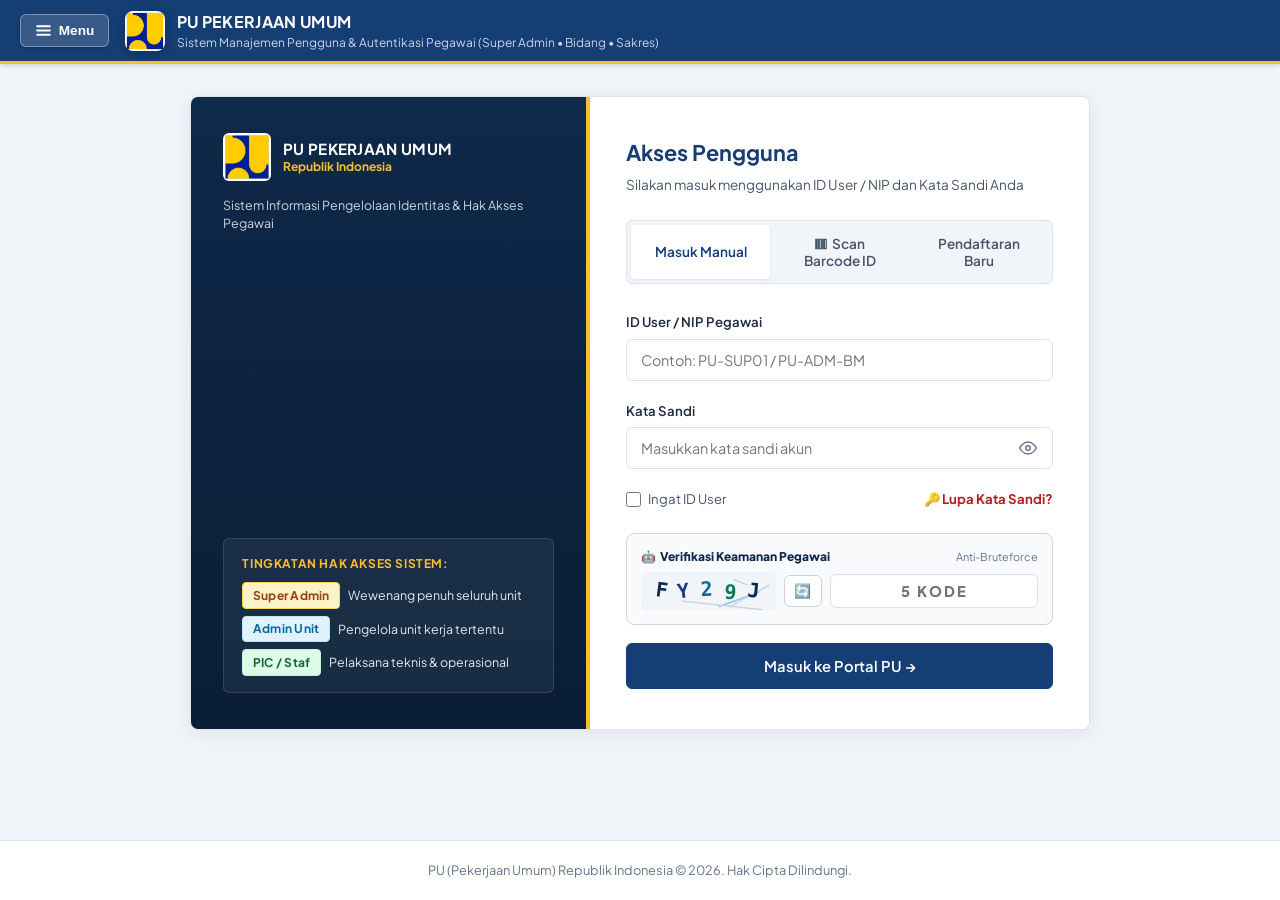
==== commit b9ab1c41: "Add files via upload" ====
--- a/index.html
+++ b/index.html
@@ -1076,7 +1076,7 @@
                             style="cursor:pointer; width:16px; height:16px; accent-color:#059669;">
                         </th>
                         <th style="width:110px;">No. Tiket</th>
-                        <th style="width:145px;">Tanggal &amp; Deadline Realtime</th>
+                        <th style="width:230px;">Tanggal Mulai &amp; Deadline Realtime</th>
                         <th>Pemohon &amp; Asal Instansi</th>
                         <th>Kategori &amp; Layanan</th>
                         <th>Perihal Permohonan</th>
@@ -1892,7 +1892,7 @@
 
   </div>
 
-  <script src="app.js?v=7.0"></script>
+  <script src="app.js?v=8.0"></script>
 </body>
 
 </html>
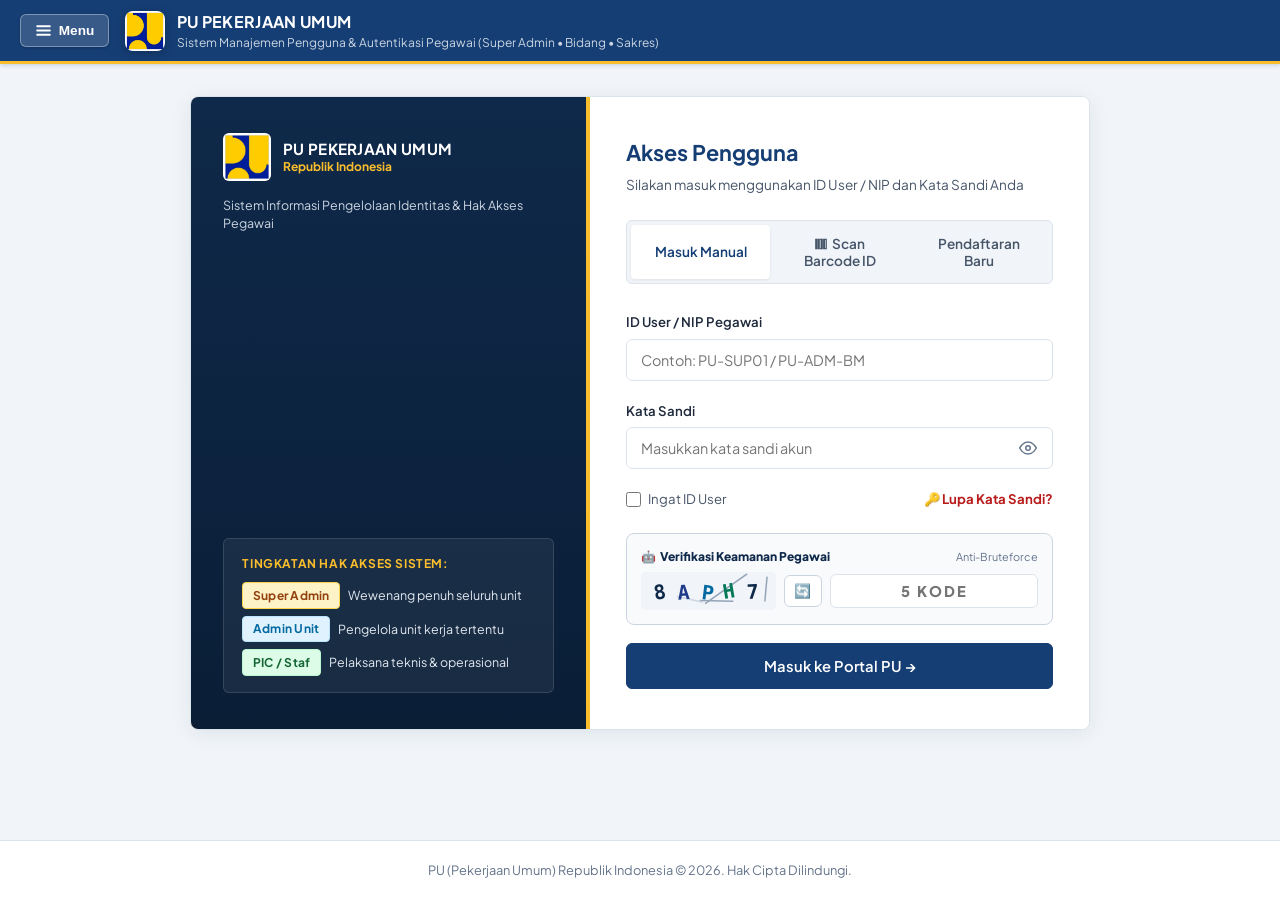
==== commit ccbc885a: "Add files via upload" ====
--- a/index.html
+++ b/index.html
@@ -1076,7 +1076,8 @@
                             style="cursor:pointer; width:16px; height:16px; accent-color:#059669;">
                         </th>
                         <th style="width:110px;">No. Tiket</th>
-                        <th style="width:230px;">Tanggal Mulai &amp; Deadline Realtime</th>
+                        <th style="width:130px;">Tanggal Mulai Surat</th>
+                        <th style="width:180px; text-align:center;">Waktu Realtime &amp; Deadline</th>
                         <th>Pemohon &amp; Asal Instansi</th>
                         <th>Kategori &amp; Layanan</th>
                         <th>Perihal Permohonan</th>
@@ -1892,7 +1893,7 @@
 
   </div>
 
-  <script src="app.js?v=8.0"></script>
+  <script src="app.js?v=9.0"></script>
 </body>
 
 </html>
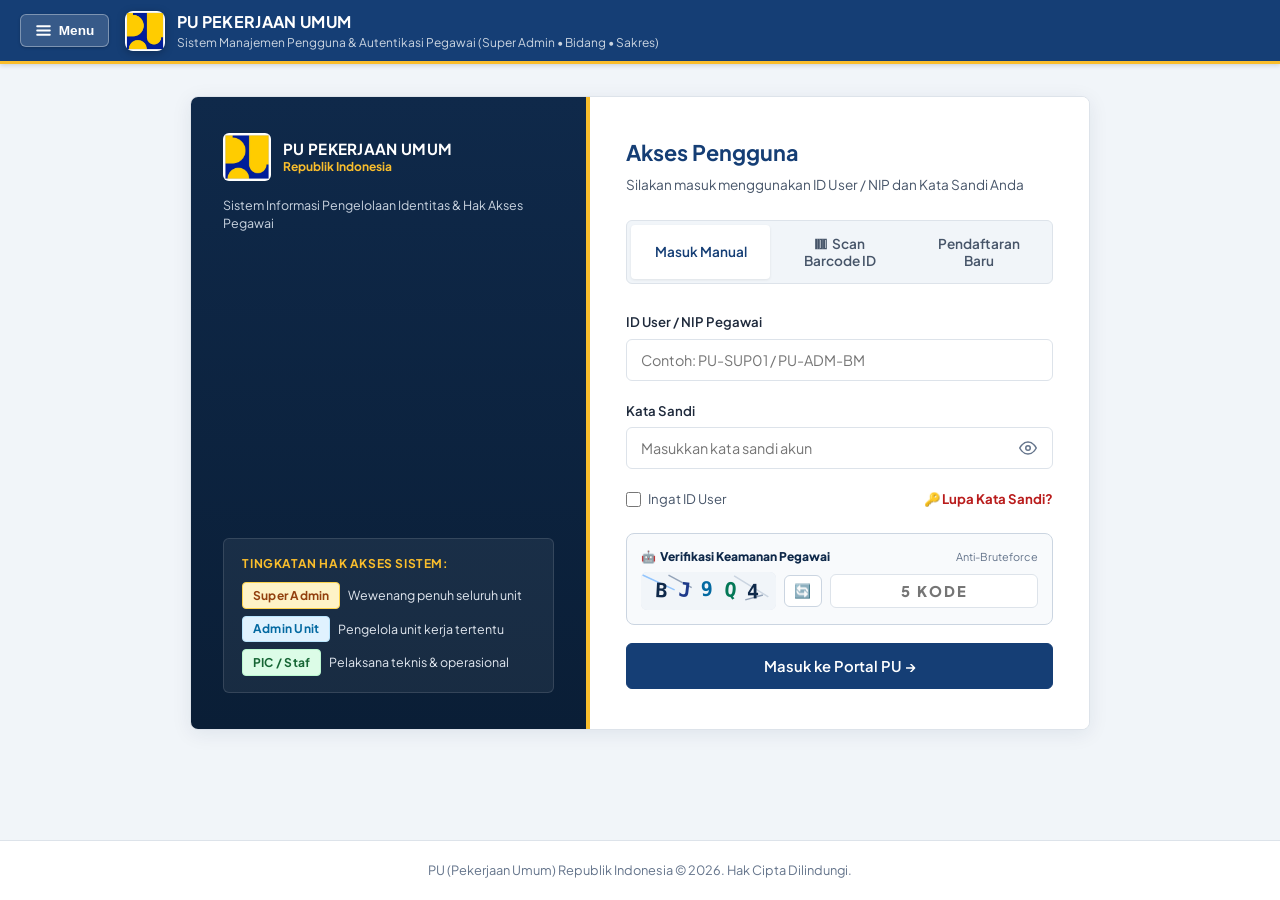
==== commit 51b8e266: "Add files via upload" ====
--- a/index.html
+++ b/index.html
@@ -7,7 +7,7 @@
   <meta name="description" content="Sistem Informasi Pengelolaan Identitas dan Manajemen Pengguna Tahap 2 (Super Admin, Bidang, Sakres) - PU
   Pekerjaan Umum.">
   <title>Portal Pengguna - PU Pekerjaan Umum (Tahap 2)</title>
-  <link rel="stylesheet" href="style.css?v=6.0">
+  <link rel="stylesheet" href="style.css?v=11.0">
   <link rel="icon"
     href="data:image/svg+xml,<svg xmlns=%22http://www.w3.org/2000/svg%22 viewBox=%220 0 100 100%22><rect width=%22100%22 height=%22100%22 fill=%22%230F294A%22 rx=%2210%22/><text y=%2268%22 x=%2250%22 text-anchor=%22middle%22 font-size=%2250%22 font-weight=%22bold%22 fill=%22%23FABE2C%22>PU</text></svg>">
 </head>
@@ -508,6 +508,23 @@
                 </div>
                 <span class="menu-counter notif-pulse" id="menuCountInboxPublic"
                   style="background:#EF4444; color:#fff; font-weight:800;">4 Baru</span>
+              </button>
+
+              <!-- Menu Baru: Buku Agenda Surat Masuk & Keluar Realtime (Sesuai BBWS Cimancis) -->
+              <button type="button" class="sidebar-menu-btn" data-page="pageAgendaSurat" id="navMenuAgendaSurat">
+                <div class="sidebar-menu-left">
+                  <span class="menu-icon">
+                    <svg viewBox="0 0 24 24" fill="none" stroke="currentColor" stroke-width="2">
+                      <path d="M14 2H6a2 2 0 0 0-2 2v16a2 2 0 0 0 2 2h12a2 2 0 0 0 2-2V8z"></path>
+                      <polyline points="14 2 14 8 20 8"></polyline>
+                      <line x1="16" y1="13" x2="8" y2="13"></line>
+                      <line x1="16" y1="17" x2="8" y2="17"></line>
+                      <polyline points="10 9 9 9 8 9"></polyline>
+                    </svg>
+                  </span>
+                  <span>Buku Agenda Surat</span>
+                </div>
+                <span class="menu-badge" style="background:#0F294A; color:#FABE2C; font-weight:800;">Realtime</span>
               </button>
 
               <!-- Menu Khusus Super Admin: Laporan Lupa Password Akun Pegawai -->
@@ -1466,6 +1483,128 @@
               </div>
             </div>
 
+            <!-- HALAMAN BARU: BUKU AGENDA SURAT MASUK & KELUAR REALTIME -->
+            <div class="tab-page-content" id="pageAgendaSurat">
+              <div class="panel-table">
+                <div class="panel-title" style="display:flex; justify-content:space-between; align-items:flex-start; flex-wrap:wrap; gap:1rem;">
+                  <div>
+                    <h2 style="display:flex; align-items:center; gap:0.5rem;">
+                      <span>📑</span> BUKU AGENDA SURAT MASUK &amp; SURAT KELUAR 2026
+                    </h2>
+                    <p>Monitoring rekapitulasi jumlah surat, persetujuan (ceklis), dan surat keluar secara realtime.</p>
+                  </div>
+                  <div style="display:flex; gap:0.5rem; align-items:center; flex-wrap:wrap;">
+                    <button type="button" class="btn-primary btn-sm" onclick="openModalCatatSuratManual()" style="background:#0F294A; border-color:#0F294A;">
+                      + Catat Surat Agenda
+                    </button>
+                    <button type="button" class="btn-secondary btn-sm" onclick="exportAgendaSuratCsv()">
+                      📥 Unduh Rekap Agenda
+                    </button>
+                  </div>
+                </div>
+
+                <!-- Sub-tab Navigasi Buku Agenda -->
+                <div style="display:flex; gap:0.5rem; margin:1rem 0; border-bottom:2px solid #E2E8F0; padding-bottom:0.5rem;">
+                  <button type="button" class="btn-sm btn-primary" id="btnTabRekapBulan" onclick="switchAgendaTab('monitor')" style="font-weight:700;">
+                    📊 Monitor &amp; Rekapitulasi Bulanan
+                  </button>
+                  <button type="button" class="btn-sm btn-secondary" id="btnTabDaftarSurat" onclick="switchAgendaTab('daftar')" style="font-weight:700;">
+                    📋 Rincian Buku Agenda Surat Masuk &amp; Keluar
+                  </button>
+                </div>
+
+                <!-- KONTEN 1: MONITOR & REKAPITULASI PERSIS SHEET EXCEL SCREENSHOT -->
+                <div id="agendaContentMonitor">
+                  <!-- Highlight Persentase Realtime Persis Screenshot 36,52 -->
+                  <div style="display:grid; grid-template-columns:repeat(auto-fit, minmax(220px, 1fr)); gap:1rem; margin-bottom:1.25rem;">
+                    <div style="background:#EFF6FF; border:2px solid #3B82F6; border-radius:10px; padding:1.25rem; text-align:center;">
+                      <div style="font-size:0.8rem; font-weight:800; color:#1E3A8A; text-transform:uppercase;">TOTAL SURAT MASUK 2026</div>
+                      <div style="font-size:2rem; font-weight:900; color:#0F294A; margin-top:0.35rem;" id="agendaTotalSurat">1,588</div>
+                      <div style="font-size:0.75rem; color:#475569;">Akumulasi seluruh surat tercatat</div>
+                    </div>
+                    <div style="background:#F0FDF4; border:2px solid #10B981; border-radius:10px; padding:1.25rem; text-align:center;">
+                      <div style="font-size:0.8rem; font-weight:800; color:#166534; text-transform:uppercase;">JUMLAH CEKLIS / DISETUJUI</div>
+                      <div style="font-size:2rem; font-weight:900; color:#059669; margin-top:0.35rem;" id="agendaTotalCeklis">580</div>
+                      <div style="font-size:0.75rem; color:#14532D;">Surat selesai tindak lanjut / ACC</div>
+                    </div>
+                    <div style="background:#FFFBEB; border:2px solid #F59E0B; border-radius:10px; padding:1.25rem; text-align:center;">
+                      <div style="font-size:0.8rem; font-weight:800; color:#92400E; text-transform:uppercase;">SELISIH / PENDING</div>
+                      <div style="font-size:2rem; font-weight:900; color:#D97706; margin-top:0.35rem;" id="agendaTotalSelisih">1,008</div>
+                      <div style="font-size:0.75rem; color:#78350F;">Dalam proses penanganan</div>
+                    </div>
+                    <div style="background:#FEF2F2; border:2px solid #EF4444; border-radius:10px; padding:1.25rem; text-align:center;">
+                      <div style="font-size:0.8rem; font-weight:800; color:#991B1B; text-transform:uppercase;">RASIO PENYELESAIAN (INDEX)</div>
+                      <div style="font-size:2.4rem; font-weight:900; color:#DC2626; margin-top:0.2rem;" id="agendaIndexDisplay">36,52%</div>
+                      <div style="font-size:0.72rem; color:#B91C1C; font-weight:700;">(Jumlah Ceklis / Jumlah Surat)</div>
+                    </div>
+                  </div>
+
+                  <!-- Tabel Rekapitulasi Bulan Persis Format Excel Screenshot -->
+                  <div class="table-wrapper">
+                    <table class="pu-table">
+                      <thead>
+                        <tr style="background:#F1F5F9;">
+                          <th style="width:200px;">Bulan</th>
+                          <th style="text-align:center;">Jumlah Ceklis</th>
+                          <th style="text-align:center;">Jumlah Surat</th>
+                          <th style="text-align:center;">Selisih</th>
+                          <th style="text-align:center;">Persentase</th>
+                        </tr>
+                      </thead>
+                      <tbody id="agendaTableBodyBulan">
+                        <!-- Diisi otomatis oleh Javascript -->
+                      </tbody>
+                      <tfoot>
+                        <tr style="background:#0F294A; color:#FABE2C; font-weight:900;">
+                          <td style="color:#fff;">Jumlah Total</td>
+                          <td style="text-align:center; color:#FABE2C;" id="footerCeklis">580</td>
+                          <td style="text-align:center; color:#FABE2C;" id="footerSurat">1588</td>
+                          <td style="text-align:center; color:#FABE2C;" id="footerSelisih">1008</td>
+                          <td style="text-align:center; color:#fff;" id="footerRatio">36,52%</td>
+                        </tr>
+                      </tfoot>
+                    </table>
+                  </div>
+                </div>
+
+                <!-- KONTEN 2: RINCIAN BUKU AGENDA SURAT REALTIME -->
+                <div id="agendaContentDaftar" style="display:none;">
+                  <div style="display:flex; justify-content:space-between; align-items:center; margin-bottom:1rem; flex-wrap:wrap; gap:0.5rem;">
+                    <div style="display:flex; gap:0.5rem;">
+                      <select id="filterTipeSuratAgenda" class="form-control" onchange="renderDaftarAgendaSurat()" style="width:160px;">
+                        <option value="">Semua Surat</option>
+                        <option value="Masuk">Surat Masuk</option>
+                        <option value="Keluar">Surat Keluar</option>
+                      </select>
+                      <input type="text" id="searchSuratAgenda" class="form-control" placeholder="Cari No. Surat / Pengirim..." oninput="renderDaftarAgendaSurat()" style="width:240px;">
+                    </div>
+                    <span style="font-size:0.8rem; color:#64748B;" id="countDaftarAgendaDisplay">Memuat data...</span>
+                  </div>
+
+                  <div class="table-wrapper">
+                    <table class="pu-table">
+                      <thead>
+                        <tr>
+                          <th style="width:60px;">No</th>
+                          <th style="width:110px;">Jenis Surat</th>
+                          <th style="width:140px;">No. Agenda / Berkas</th>
+                          <th style="width:130px;">Tanggal Surat</th>
+                          <th>Asal Pengirim / Tujuan</th>
+                          <th>Perihal &amp; Ringkasan</th>
+                          <th style="width:120px; text-align:center;">Ceklis / ACC</th>
+                          <th style="width:90px; text-align:center;">Aksi</th>
+                        </tr>
+                      </thead>
+                      <tbody id="agendaTableBodyDetail">
+                        <!-- Diisi otomatis oleh Javascript -->
+                      </tbody>
+                    </table>
+                  </div>
+                </div>
+
+              </div>
+            </div>
+
           </div>
 
         </div>
@@ -1693,6 +1832,73 @@
             <button type="button" class="btn-secondary btn-sm" onclick="closeModalDeadline()">Batal</button>
             <button type="submit" class="btn-primary btn-sm" style="background:#0F294A; border-color:#0F294A; font-weight:700; width:auto;">
               💾 Simpan Batas Waktu
+            </button>
+          </div>
+        </form>
+      </div>
+    </div>
+
+    <!-- Modal Catat Surat Agenda Manual (Surat Masuk / Keluar) -->
+    <div class="modal-overlay" id="modalCatatSuratAgenda" role="dialog" aria-modal="true" aria-labelledby="titleCatatAgenda">
+      <div class="modal-box" style="max-width: 540px;">
+        <div class="modal-header-bar" style="background:#0F294A; color:#fff;">
+          <h3 id="titleCatatAgenda" style="color:#fff; font-size:1.05rem; display:flex; align-items:center; gap:0.5rem;">
+            <span>📝</span> Catat Agenda Surat Masuk &amp; Keluar
+          </h3>
+          <button type="button" class="btn-modal-close" onclick="closeModalCatatSuratManual()" aria-label="Tutup" style="color:#fff;">&times;</button>
+        </div>
+
+        <form id="formCatatSuratAgenda" onsubmit="handleSaveSuratAgenda(event)">
+          <div class="modal-content-body" style="padding:1.25rem;">
+            <div class="form-row-2">
+              <div class="form-field">
+                <label class="field-label" for="agendaTipeSurat">Jenis Surat <span style="color:#DC2626;">*</span></label>
+                <select id="agendaTipeSurat" class="form-control" required style="font-weight:700;">
+                  <option value="Masuk">📥 Surat Masuk</option>
+                  <option value="Keluar">📤 Surat Keluar</option>
+                </select>
+              </div>
+              <div class="form-field">
+                <label class="field-label" for="agendaTanggalSurat">Tanggal Surat <span style="color:#DC2626;">*</span></label>
+                <input type="date" id="agendaTanggalSurat" class="form-control" required>
+              </div>
+            </div>
+
+            <div class="form-row-2" style="margin-top:0.75rem;">
+              <div class="form-field">
+                <label class="field-label" for="agendaNomorSurat">Nomor Surat Dinas <span style="color:#DC2626;">*</span></label>
+                <input type="text" id="agendaNomorSurat" class="form-control" placeholder="Contoh: 005/PU-BBWS/2026" required style="font-family:monospace; font-weight:700;">
+              </div>
+              <div class="form-field">
+                <label class="field-label" for="agendaAsalTujuan">Pengirim / Tujuan <span style="color:#DC2626;">*</span></label>
+                <input type="text" id="agendaAsalTujuan" class="form-control" placeholder="Instansi / Pejabat / Perusahaan" required>
+              </div>
+            </div>
+
+            <div class="form-field" style="margin-top:0.75rem;">
+              <label class="field-label" for="agendaPerihal">Perihal Surat <span style="color:#DC2626;">*</span></label>
+              <input type="text" id="agendaPerihal" class="form-control" placeholder="Contoh: Permohonan Rekomtek Pemanfaatan Sempadan" required>
+            </div>
+
+            <div class="form-field" style="margin-top:0.75rem;">
+              <label class="field-label" style="font-weight:700;">Status Ceklis / ACC</label>
+              <div style="display:flex; gap:1.25rem; background:#F8FAFC; padding:0.6rem 0.85rem; border-radius:6px; border:1px solid #E2E8F0; margin-top:0.35rem;">
+                <label style="display:inline-flex; align-items:center; gap:0.4rem; font-size:0.85rem; cursor:pointer; color:#166534; font-weight:700;">
+                  <input type="radio" name="agendaCeklisRadio" value="true" checked style="accent-color:#059669;">
+                  <span>✓ Sudah Ceklis (ACC)</span>
+                </label>
+                <label style="display:inline-flex; align-items:center; gap:0.4rem; font-size:0.85rem; cursor:pointer; color:#64748B; font-weight:600;">
+                  <input type="radio" name="agendaCeklisRadio" value="false" style="accent-color:#059669;">
+                  <span>Belum Ceklis (Pending)</span>
+                </label>
+              </div>
+            </div>
+          </div>
+
+          <div class="modal-footer-bar">
+            <button type="button" class="btn-secondary btn-sm" onclick="closeModalCatatSuratManual()">Batal</button>
+            <button type="submit" class="btn-primary btn-sm" style="background:#0F294A; border-color:#0F294A; font-weight:700; width:auto;">
+              💾 Simpan ke Buku Agenda
             </button>
           </div>
         </form>
@@ -1893,7 +2099,7 @@
 
   </div>
 
-  <script src="app.js?v=9.0"></script>
+  <script src="app.js?v=11.0"></script>
 </body>
 
 </html>
--- a/style.css
+++ b/style.css
@@ -6,6 +6,7 @@
 
 @import url('https://fonts.googleapis.com/css2?family=Plus+Jakarta+Sans:wght@400;500;600;700&display=swap');
 
+/* Versi rilis update cache v11 */
 :root {
   /* Warna Identitas PU (Disesuaikan Biru Khas PU yang Lebih Cerah & Segar) */
   --pu-navy: #153E75;
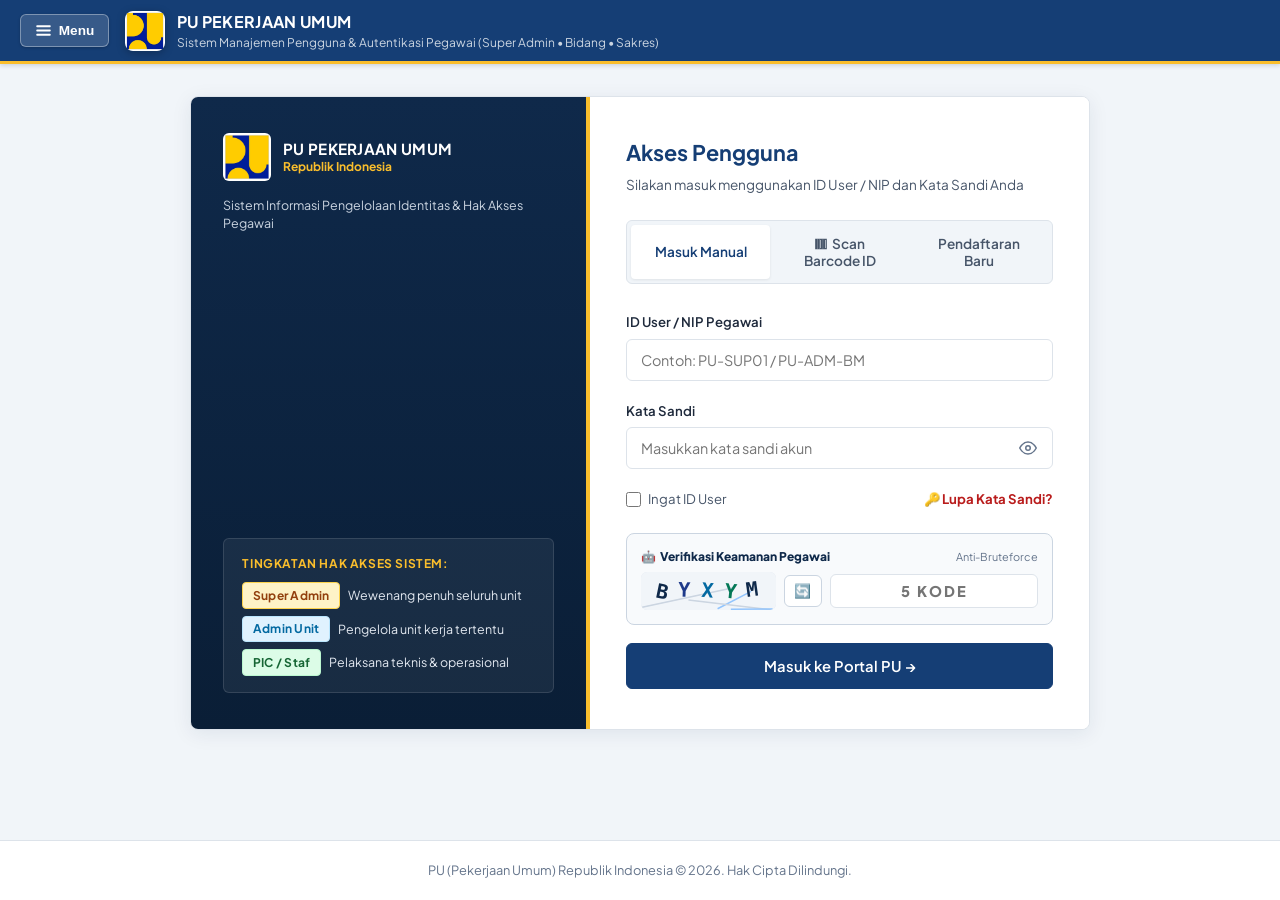
==== commit 9658dff3: "Add files via upload" ====
--- a/index.html
+++ b/index.html
@@ -1800,13 +1800,14 @@
               <div style="font-size:0.78rem; color:#64748B;">Waktu Lapor: <span id="deadlineReportDateDisplay"></span></div>
             </div>
 
-            <!-- Preset Cepat Deadline -->
+            <!-- Preset Cepat Deadline Sesuai SOP Pelayanan PU -->
             <div class="form-field" style="margin-bottom:1rem;">
-              <label class="field-label" style="font-weight:700;">Pilih Preset Cepat Target Deadline</label>
-              <div style="display:grid; grid-template-columns:repeat(3, 1fr); gap:0.5rem; margin-top:0.35rem;">
-                <button type="button" class="btn-secondary btn-sm" onclick="setDeadlinePreset(1)" style="font-size:0.75rem; padding:0.4rem;">🚨 24 Jam</button>
-                <button type="button" class="btn-secondary btn-sm" onclick="setDeadlinePreset(3)" style="font-size:0.75rem; padding:0.4rem;">📅 3 Hari</button>
-                <button type="button" class="btn-secondary btn-sm" onclick="setDeadlinePreset(7)" style="font-size:0.75rem; padding:0.4rem;">📆 7 Hari</button>
+              <label class="field-label" style="font-weight:700;">Pilih Preset Cepat Target Deadline SOP</label>
+              <div style="display:grid; grid-template-columns:repeat(4, 1fr); gap:0.4rem; margin-top:0.35rem;">
+                <button type="button" class="btn-secondary btn-sm" onclick="setDeadlinePreset(1, 'Layanan Umum (Persetujuan 1 Hari)')" style="font-size:0.75rem; padding:0.4rem;">⚡ 1 Hari</button>
+                <button type="button" class="btn-secondary btn-sm" onclick="setDeadlinePreset(3, 'Layanan Pengaduan (3 Hari)')" style="font-size:0.75rem; padding:0.4rem;">📅 3 Hari</button>
+                <button type="button" class="btn-secondary btn-sm" onclick="setDeadlinePreset(5, 'Layanan Aset BMN (5 Hari)')" style="font-size:0.75rem; padding:0.4rem;">🏛️ 5 Hari</button>
+                <button type="button" class="btn-secondary btn-sm" onclick="setDeadlinePreset(7, 'Permohonan Data / Normalisasi (7 Hari)')" style="font-size:0.75rem; padding:0.4rem;">📆 7 Hari</button>
               </div>
             </div>
 
@@ -2099,7 +2100,7 @@
 
   </div>
 
-  <script src="app.js?v=11.0"></script>
+  <script src="app.js?v=12.0"></script>
 </body>
 
 </html>
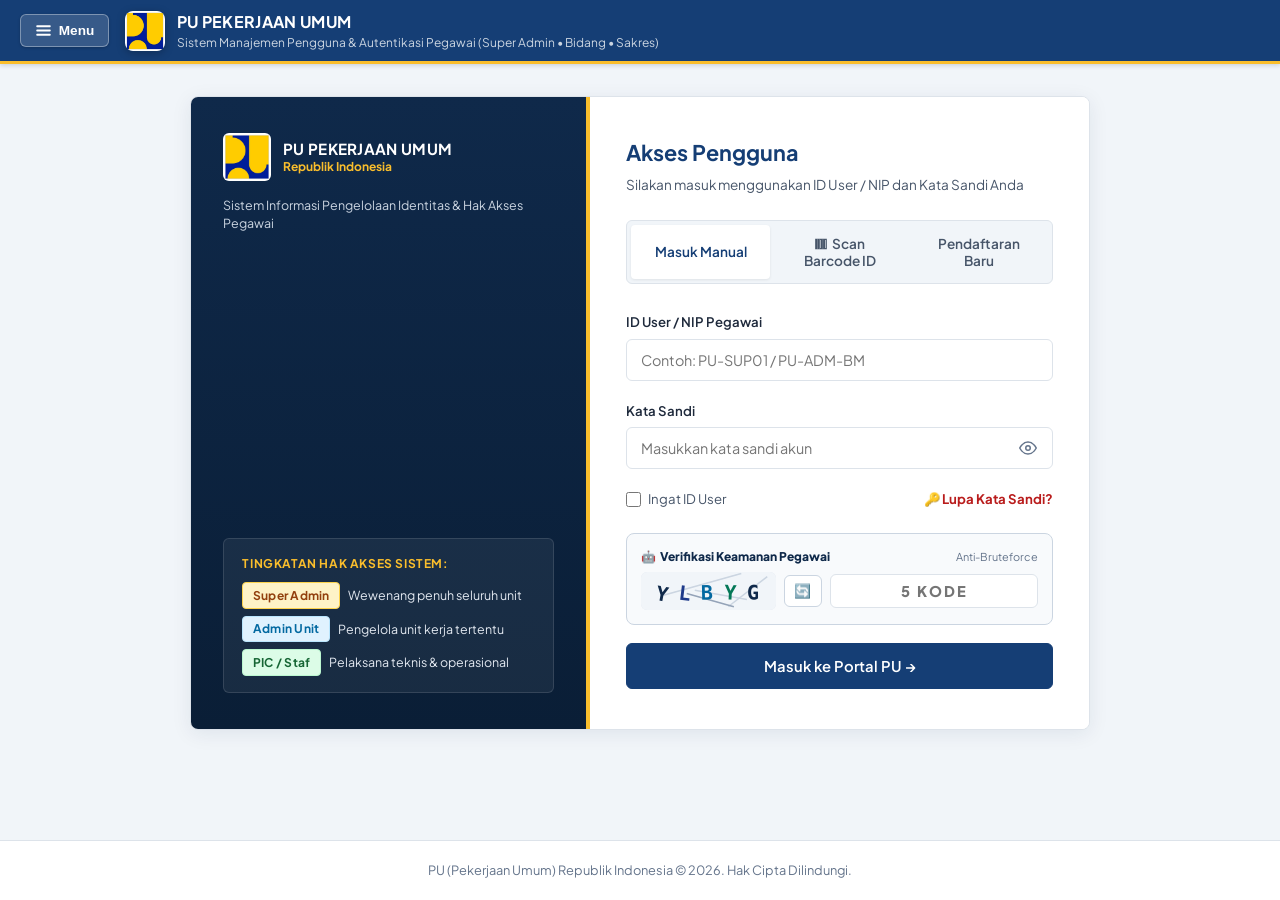
==== commit 8a4344da: "Add files via upload" ====
--- a/index.html
+++ b/index.html
@@ -2100,7 +2100,7 @@
 
   </div>
 
-  <script src="app.js?v=12.0"></script>
+  <script src="app.js?v=13.0"></script>
 </body>
 
 </html>
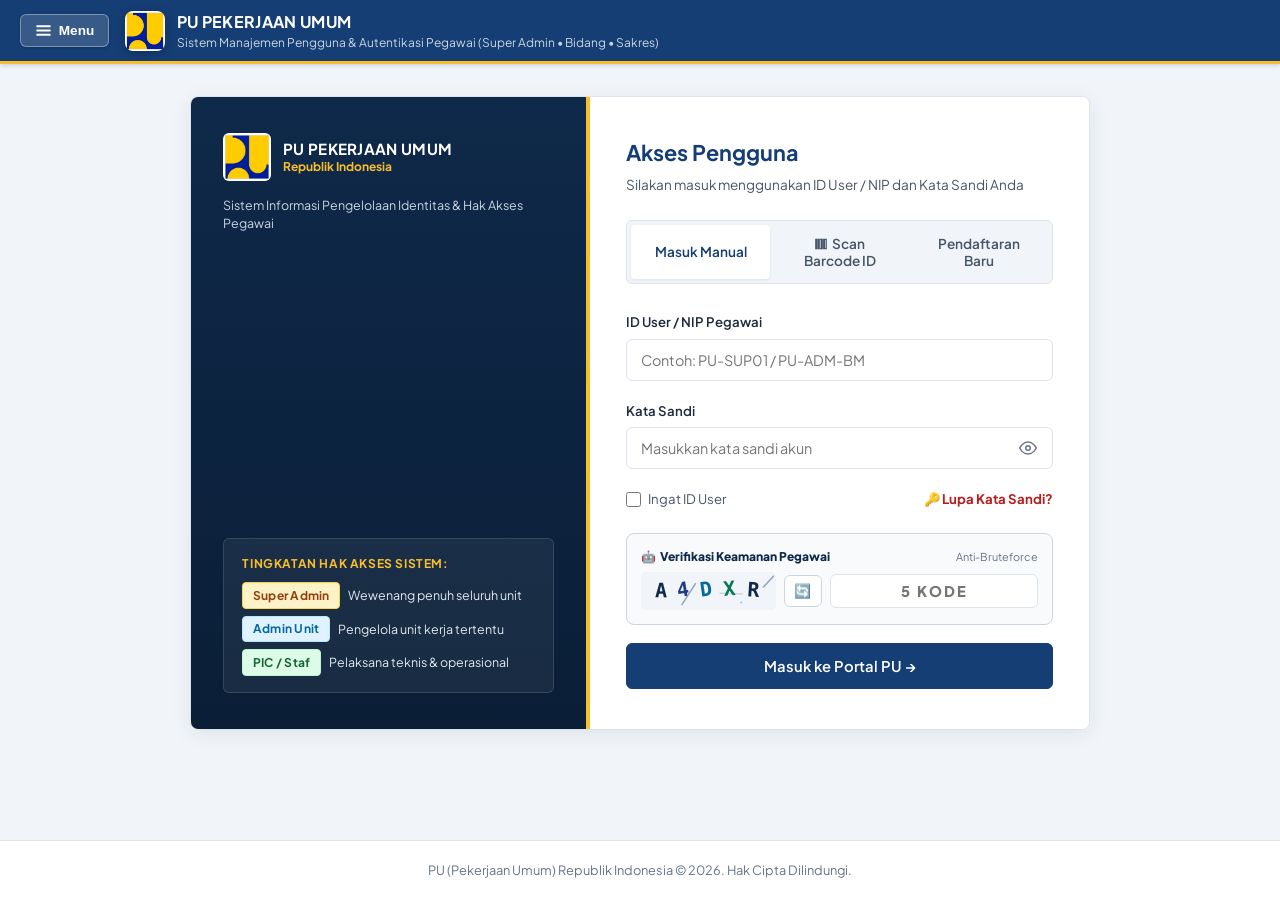
==== commit 5b8bd16f: "Add files via upload" ====
--- a/index.html
+++ b/index.html
@@ -1486,7 +1486,8 @@
             <!-- HALAMAN BARU: BUKU AGENDA SURAT MASUK & KELUAR REALTIME -->
             <div class="tab-page-content" id="pageAgendaSurat">
               <div class="panel-table">
-                <div class="panel-title" style="display:flex; justify-content:space-between; align-items:flex-start; flex-wrap:wrap; gap:1rem;">
+                <div class="panel-title"
+                  style="display:flex; justify-content:space-between; align-items:flex-start; flex-wrap:wrap; gap:1rem;">
                   <div>
                     <h2 style="display:flex; align-items:center; gap:0.5rem;">
                       <span>📑</span> BUKU AGENDA SURAT MASUK &amp; SURAT KELUAR 2026
@@ -1494,7 +1495,8 @@
                     <p>Monitoring rekapitulasi jumlah surat, persetujuan (ceklis), dan surat keluar secara realtime.</p>
                   </div>
                   <div style="display:flex; gap:0.5rem; align-items:center; flex-wrap:wrap;">
-                    <button type="button" class="btn-primary btn-sm" onclick="openModalCatatSuratManual()" style="background:#0F294A; border-color:#0F294A;">
+                    <button type="button" class="btn-primary btn-sm" onclick="openModalCatatSuratManual()"
+                      style="background:#0F294A; border-color:#0F294A;">
                       + Catat Surat Agenda
                     </button>
                     <button type="button" class="btn-secondary btn-sm" onclick="exportAgendaSuratCsv()">
@@ -1504,11 +1506,14 @@
                 </div>
 
                 <!-- Sub-tab Navigasi Buku Agenda -->
-                <div style="display:flex; gap:0.5rem; margin:1rem 0; border-bottom:2px solid #E2E8F0; padding-bottom:0.5rem;">
-                  <button type="button" class="btn-sm btn-primary" id="btnTabRekapBulan" onclick="switchAgendaTab('monitor')" style="font-weight:700;">
+                <div
+                  style="display:flex; gap:0.5rem; margin:1rem 0; border-bottom:2px solid #E2E8F0; padding-bottom:0.5rem;">
+                  <button type="button" class="btn-sm btn-primary" id="btnTabRekapBulan"
+                    onclick="switchAgendaTab('monitor')" style="font-weight:700;">
                     📊 Monitor &amp; Rekapitulasi Bulanan
                   </button>
-                  <button type="button" class="btn-sm btn-secondary" id="btnTabDaftarSurat" onclick="switchAgendaTab('daftar')" style="font-weight:700;">
+                  <button type="button" class="btn-sm btn-secondary" id="btnTabDaftarSurat"
+                    onclick="switchAgendaTab('daftar')" style="font-weight:700;">
                     📋 Rincian Buku Agenda Surat Masuk &amp; Keluar
                   </button>
                 </div>
@@ -1516,26 +1521,40 @@
                 <!-- KONTEN 1: MONITOR & REKAPITULASI PERSIS SHEET EXCEL SCREENSHOT -->
                 <div id="agendaContentMonitor">
                   <!-- Highlight Persentase Realtime Persis Screenshot 36,52 -->
-                  <div style="display:grid; grid-template-columns:repeat(auto-fit, minmax(220px, 1fr)); gap:1rem; margin-bottom:1.25rem;">
-                    <div style="background:#EFF6FF; border:2px solid #3B82F6; border-radius:10px; padding:1.25rem; text-align:center;">
-                      <div style="font-size:0.8rem; font-weight:800; color:#1E3A8A; text-transform:uppercase;">TOTAL SURAT MASUK 2026</div>
-                      <div style="font-size:2rem; font-weight:900; color:#0F294A; margin-top:0.35rem;" id="agendaTotalSurat">1,588</div>
+                  <div
+                    style="display:grid; grid-template-columns:repeat(auto-fit, minmax(220px, 1fr)); gap:1rem; margin-bottom:1.25rem;">
+                    <div
+                      style="background:#EFF6FF; border:2px solid #3B82F6; border-radius:10px; padding:1.25rem; text-align:center;">
+                      <div style="font-size:0.8rem; font-weight:800; color:#1E3A8A; text-transform:uppercase;">TOTAL
+                        SURAT MASUK 2026</div>
+                      <div style="font-size:2rem; font-weight:900; color:#0F294A; margin-top:0.35rem;"
+                        id="agendaTotalSurat">1,588</div>
                       <div style="font-size:0.75rem; color:#475569;">Akumulasi seluruh surat tercatat</div>
                     </div>
-                    <div style="background:#F0FDF4; border:2px solid #10B981; border-radius:10px; padding:1.25rem; text-align:center;">
-                      <div style="font-size:0.8rem; font-weight:800; color:#166534; text-transform:uppercase;">JUMLAH CEKLIS / DISETUJUI</div>
-                      <div style="font-size:2rem; font-weight:900; color:#059669; margin-top:0.35rem;" id="agendaTotalCeklis">580</div>
+                    <div
+                      style="background:#F0FDF4; border:2px solid #10B981; border-radius:10px; padding:1.25rem; text-align:center;">
+                      <div style="font-size:0.8rem; font-weight:800; color:#166534; text-transform:uppercase;">JUMLAH
+                        CEKLIS / DISETUJUI</div>
+                      <div style="font-size:2rem; font-weight:900; color:#059669; margin-top:0.35rem;"
+                        id="agendaTotalCeklis">580</div>
                       <div style="font-size:0.75rem; color:#14532D;">Surat selesai tindak lanjut / ACC</div>
                     </div>
-                    <div style="background:#FFFBEB; border:2px solid #F59E0B; border-radius:10px; padding:1.25rem; text-align:center;">
-                      <div style="font-size:0.8rem; font-weight:800; color:#92400E; text-transform:uppercase;">SELISIH / PENDING</div>
-                      <div style="font-size:2rem; font-weight:900; color:#D97706; margin-top:0.35rem;" id="agendaTotalSelisih">1,008</div>
+                    <div
+                      style="background:#FFFBEB; border:2px solid #F59E0B; border-radius:10px; padding:1.25rem; text-align:center;">
+                      <div style="font-size:0.8rem; font-weight:800; color:#92400E; text-transform:uppercase;">SELISIH /
+                        PENDING</div>
+                      <div style="font-size:2rem; font-weight:900; color:#D97706; margin-top:0.35rem;"
+                        id="agendaTotalSelisih">1,008</div>
                       <div style="font-size:0.75rem; color:#78350F;">Dalam proses penanganan</div>
                     </div>
-                    <div style="background:#FEF2F2; border:2px solid #EF4444; border-radius:10px; padding:1.25rem; text-align:center;">
-                      <div style="font-size:0.8rem; font-weight:800; color:#991B1B; text-transform:uppercase;">RASIO PENYELESAIAN (INDEX)</div>
-                      <div style="font-size:2.4rem; font-weight:900; color:#DC2626; margin-top:0.2rem;" id="agendaIndexDisplay">36,52%</div>
-                      <div style="font-size:0.72rem; color:#B91C1C; font-weight:700;">(Jumlah Ceklis / Jumlah Surat)</div>
+                    <div
+                      style="background:#FEF2F2; border:2px solid #EF4444; border-radius:10px; padding:1.25rem; text-align:center;">
+                      <div style="font-size:0.8rem; font-weight:800; color:#991B1B; text-transform:uppercase;">RASIO
+                        PENYELESAIAN (INDEX)</div>
+                      <div style="font-size:2.4rem; font-weight:900; color:#DC2626; margin-top:0.2rem;"
+                        id="agendaIndexDisplay">36,52%</div>
+                      <div style="font-size:0.72rem; color:#B91C1C; font-weight:700;">(Jumlah Ceklis / Jumlah Surat)
+                      </div>
                     </div>
                   </div>
 
@@ -1569,14 +1588,18 @@
 
                 <!-- KONTEN 2: RINCIAN BUKU AGENDA SURAT REALTIME -->
                 <div id="agendaContentDaftar" style="display:none;">
-                  <div style="display:flex; justify-content:space-between; align-items:center; margin-bottom:1rem; flex-wrap:wrap; gap:0.5rem;">
+                  <div
+                    style="display:flex; justify-content:space-between; align-items:center; margin-bottom:1rem; flex-wrap:wrap; gap:0.5rem;">
                     <div style="display:flex; gap:0.5rem;">
-                      <select id="filterTipeSuratAgenda" class="form-control" onchange="renderDaftarAgendaSurat()" style="width:160px;">
+                      <select id="filterTipeSuratAgenda" class="form-control" onchange="renderDaftarAgendaSurat()"
+                        style="width:160px;">
                         <option value="">Semua Surat</option>
                         <option value="Masuk">Surat Masuk</option>
                         <option value="Keluar">Surat Keluar</option>
                       </select>
-                      <input type="text" id="searchSuratAgenda" class="form-control" placeholder="Cari No. Surat / Pengirim..." oninput="renderDaftarAgendaSurat()" style="width:240px;">
+                      <input type="text" id="searchSuratAgenda" class="form-control"
+                        placeholder="Cari No. Surat / Pengirim..." oninput="renderDaftarAgendaSurat()"
+                        style="width:240px;">
                     </div>
                     <span style="font-size:0.8rem; color:#64748B;" id="countDaftarAgendaDisplay">Memuat data...</span>
                   </div>
@@ -1783,31 +1806,45 @@
     <div class="modal-overlay" id="modalSetDeadline" role="dialog" aria-modal="true" aria-labelledby="titleSetDeadline">
       <div class="modal-box" style="max-width: 480px;">
         <div class="modal-header-bar" style="background:#0F294A; color:#fff;">
-          <h3 id="titleSetDeadline" style="color:#fff; font-size:1.05rem; display:flex; align-items:center; gap:0.5rem;">
+          <h3 id="titleSetDeadline"
+            style="color:#fff; font-size:1.05rem; display:flex; align-items:center; gap:0.5rem;">
             <span>⏱️</span> Atur Deadline &amp; Target Waktu Laporan
           </h3>
-          <button type="button" class="btn-modal-close" onclick="closeModalDeadline()" aria-label="Tutup" style="color:#fff;">&times;</button>
+          <button type="button" class="btn-modal-close" onclick="closeModalDeadline()" aria-label="Tutup"
+            style="color:#fff;">&times;</button>
         </div>
 
         <form id="formSetDeadline" onsubmit="handleSaveDeadline(event)">
           <div class="modal-content-body" style="padding:1.25rem;">
             <input type="hidden" id="deadlineTicket">
 
-            <div style="background:#EFF6FF; border:1px solid #BFDBFE; border-radius:8px; padding:0.85rem; margin-bottom:1rem;">
+            <div
+              style="background:#EFF6FF; border:1px solid #BFDBFE; border-radius:8px; padding:0.85rem; margin-bottom:1rem;">
               <div style="font-size:0.75rem; color:#1E3A8A; font-weight:800; text-transform:uppercase;">No. Tiket:</div>
-              <div style="font-size:1.2rem; font-weight:900; color:#0F294A; font-family:monospace;" id="deadlineTicketDisplay"></div>
-              <div style="font-size:0.8rem; color:#475569; margin-top:2px;">Pelapor: <strong id="deadlineReporterDisplay"></strong></div>
-              <div style="font-size:0.78rem; color:#64748B;">Waktu Lapor: <span id="deadlineReportDateDisplay"></span></div>
+              <div style="font-size:1.2rem; font-weight:900; color:#0F294A; font-family:monospace;"
+                id="deadlineTicketDisplay"></div>
+              <div style="font-size:0.8rem; color:#475569; margin-top:2px;">Pelapor: <strong
+                  id="deadlineReporterDisplay"></strong></div>
+              <div style="font-size:0.78rem; color:#64748B;">Waktu Lapor: <span id="deadlineReportDateDisplay"></span>
+              </div>
             </div>
 
             <!-- Preset Cepat Deadline Sesuai SOP Pelayanan PU -->
             <div class="form-field" style="margin-bottom:1rem;">
               <label class="field-label" style="font-weight:700;">Pilih Preset Cepat Target Deadline SOP</label>
               <div style="display:grid; grid-template-columns:repeat(4, 1fr); gap:0.4rem; margin-top:0.35rem;">
-                <button type="button" class="btn-secondary btn-sm" onclick="setDeadlinePreset(1, 'Layanan Umum (Persetujuan 1 Hari)')" style="font-size:0.75rem; padding:0.4rem;">⚡ 1 Hari</button>
-                <button type="button" class="btn-secondary btn-sm" onclick="setDeadlinePreset(3, 'Layanan Pengaduan (3 Hari)')" style="font-size:0.75rem; padding:0.4rem;">📅 3 Hari</button>
-                <button type="button" class="btn-secondary btn-sm" onclick="setDeadlinePreset(5, 'Layanan Aset BMN (5 Hari)')" style="font-size:0.75rem; padding:0.4rem;">🏛️ 5 Hari</button>
-                <button type="button" class="btn-secondary btn-sm" onclick="setDeadlinePreset(7, 'Permohonan Data / Normalisasi (7 Hari)')" style="font-size:0.75rem; padding:0.4rem;">📆 7 Hari</button>
+                <button type="button" class="btn-secondary btn-sm"
+                  onclick="setDeadlinePreset(1, 'Layanan Umum (Persetujuan 1 Hari)')"
+                  style="font-size:0.75rem; padding:0.4rem;">⚡ 1 Hari</button>
+                <button type="button" class="btn-secondary btn-sm"
+                  onclick="setDeadlinePreset(3, 'Layanan Pengaduan (3 Hari)')"
+                  style="font-size:0.75rem; padding:0.4rem;">📅 3 Hari</button>
+                <button type="button" class="btn-secondary btn-sm"
+                  onclick="setDeadlinePreset(5, 'Layanan Aset BMN (5 Hari)')"
+                  style="font-size:0.75rem; padding:0.4rem;">🏛️ 5 Hari</button>
+                <button type="button" class="btn-secondary btn-sm"
+                  onclick="setDeadlinePreset(7, 'Permohonan Data / Normalisasi (7 Hari)')"
+                  style="font-size:0.75rem; padding:0.4rem;">📆 7 Hari</button>
               </div>
             </div>
 
@@ -1816,7 +1853,8 @@
               <label class="field-label" for="inputDeadlineDate" style="font-weight:700; color:#0F294A;">
                 Target Tanggal &amp; Jam Batas Waktu (Deadline) <span style="color:#DC2626;">*</span>
               </label>
-              <input type="datetime-local" id="inputDeadlineDate" class="form-control" required style="font-size:0.95rem; font-weight:700; padding:0.6rem;">
+              <input type="datetime-local" id="inputDeadlineDate" class="form-control" required
+                style="font-size:0.95rem; font-weight:700; padding:0.6rem;">
               <span style="font-size:0.72rem; color:#64748B; margin-top:0.25rem; display:block;">
                 Pilih tanggal dan jam batas akhir penyelesaian laporan oleh tim/bidang dinas.
               </span>
@@ -1824,14 +1862,17 @@
 
             <!-- Catatan SLA / Prioritas -->
             <div class="form-field">
-              <label class="field-label" for="inputDeadlineNotes" style="font-weight:700;">Catatan / Tingkat Prioritas Target</label>
-              <input type="text" id="inputDeadlineNotes" class="form-control" placeholder="Contoh: Sangat Mendesak / Penanganan Darurat Longsor" style="font-size:0.85rem;">
+              <label class="field-label" for="inputDeadlineNotes" style="font-weight:700;">Catatan / Tingkat Prioritas
+                Target</label>
+              <input type="text" id="inputDeadlineNotes" class="form-control"
+                placeholder="Contoh: Sangat Mendesak / Penanganan Darurat Longsor" style="font-size:0.85rem;">
             </div>
           </div>
 
           <div class="modal-footer-bar">
             <button type="button" class="btn-secondary btn-sm" onclick="closeModalDeadline()">Batal</button>
-            <button type="submit" class="btn-primary btn-sm" style="background:#0F294A; border-color:#0F294A; font-weight:700; width:auto;">
+            <button type="submit" class="btn-primary btn-sm"
+              style="background:#0F294A; border-color:#0F294A; font-weight:700; width:auto;">
               💾 Simpan Batas Waktu
             </button>
           </div>
@@ -1840,55 +1881,68 @@
     </div>
 
     <!-- Modal Catat Surat Agenda Manual (Surat Masuk / Keluar) -->
-    <div class="modal-overlay" id="modalCatatSuratAgenda" role="dialog" aria-modal="true" aria-labelledby="titleCatatAgenda">
+    <div class="modal-overlay" id="modalCatatSuratAgenda" role="dialog" aria-modal="true"
+      aria-labelledby="titleCatatAgenda">
       <div class="modal-box" style="max-width: 540px;">
         <div class="modal-header-bar" style="background:#0F294A; color:#fff;">
-          <h3 id="titleCatatAgenda" style="color:#fff; font-size:1.05rem; display:flex; align-items:center; gap:0.5rem;">
+          <h3 id="titleCatatAgenda"
+            style="color:#fff; font-size:1.05rem; display:flex; align-items:center; gap:0.5rem;">
             <span>📝</span> Catat Agenda Surat Masuk &amp; Keluar
           </h3>
-          <button type="button" class="btn-modal-close" onclick="closeModalCatatSuratManual()" aria-label="Tutup" style="color:#fff;">&times;</button>
+          <button type="button" class="btn-modal-close" onclick="closeModalCatatSuratManual()" aria-label="Tutup"
+            style="color:#fff;">&times;</button>
         </div>
 
         <form id="formCatatSuratAgenda" onsubmit="handleSaveSuratAgenda(event)">
           <div class="modal-content-body" style="padding:1.25rem;">
             <div class="form-row-2">
               <div class="form-field">
-                <label class="field-label" for="agendaTipeSurat">Jenis Surat <span style="color:#DC2626;">*</span></label>
+                <label class="field-label" for="agendaTipeSurat">Jenis Surat <span
+                    style="color:#DC2626;">*</span></label>
                 <select id="agendaTipeSurat" class="form-control" required style="font-weight:700;">
                   <option value="Masuk">📥 Surat Masuk</option>
                   <option value="Keluar">📤 Surat Keluar</option>
                 </select>
               </div>
               <div class="form-field">
-                <label class="field-label" for="agendaTanggalSurat">Tanggal Surat <span style="color:#DC2626;">*</span></label>
+                <label class="field-label" for="agendaTanggalSurat">Tanggal Surat <span
+                    style="color:#DC2626;">*</span></label>
                 <input type="date" id="agendaTanggalSurat" class="form-control" required>
               </div>
             </div>
 
             <div class="form-row-2" style="margin-top:0.75rem;">
               <div class="form-field">
-                <label class="field-label" for="agendaNomorSurat">Nomor Surat Dinas <span style="color:#DC2626;">*</span></label>
-                <input type="text" id="agendaNomorSurat" class="form-control" placeholder="Contoh: 005/PU-BBWS/2026" required style="font-family:monospace; font-weight:700;">
+                <label class="field-label" for="agendaNomorSurat">Nomor Surat Dinas <span
+                    style="color:#DC2626;">*</span></label>
+                <input type="text" id="agendaNomorSurat" class="form-control" placeholder="Contoh: 005/PU-BBWS/2026"
+                  required style="font-family:monospace; font-weight:700;">
               </div>
               <div class="form-field">
-                <label class="field-label" for="agendaAsalTujuan">Pengirim / Tujuan <span style="color:#DC2626;">*</span></label>
-                <input type="text" id="agendaAsalTujuan" class="form-control" placeholder="Instansi / Pejabat / Perusahaan" required>
+                <label class="field-label" for="agendaAsalTujuan">Pengirim / Tujuan <span
+                    style="color:#DC2626;">*</span></label>
+                <input type="text" id="agendaAsalTujuan" class="form-control"
+                  placeholder="Instansi / Pejabat / Perusahaan" required>
               </div>
             </div>
 
             <div class="form-field" style="margin-top:0.75rem;">
               <label class="field-label" for="agendaPerihal">Perihal Surat <span style="color:#DC2626;">*</span></label>
-              <input type="text" id="agendaPerihal" class="form-control" placeholder="Contoh: Permohonan Rekomtek Pemanfaatan Sempadan" required>
+              <input type="text" id="agendaPerihal" class="form-control"
+                placeholder="Contoh: Permohonan Rekomtek Pemanfaatan Sempadan" required>
             </div>
 
             <div class="form-field" style="margin-top:0.75rem;">
               <label class="field-label" style="font-weight:700;">Status Ceklis / ACC</label>
-              <div style="display:flex; gap:1.25rem; background:#F8FAFC; padding:0.6rem 0.85rem; border-radius:6px; border:1px solid #E2E8F0; margin-top:0.35rem;">
-                <label style="display:inline-flex; align-items:center; gap:0.4rem; font-size:0.85rem; cursor:pointer; color:#166534; font-weight:700;">
+              <div
+                style="display:flex; gap:1.25rem; background:#F8FAFC; padding:0.6rem 0.85rem; border-radius:6px; border:1px solid #E2E8F0; margin-top:0.35rem;">
+                <label
+                  style="display:inline-flex; align-items:center; gap:0.4rem; font-size:0.85rem; cursor:pointer; color:#166534; font-weight:700;">
                   <input type="radio" name="agendaCeklisRadio" value="true" checked style="accent-color:#059669;">
                   <span>✓ Sudah Ceklis (ACC)</span>
                 </label>
-                <label style="display:inline-flex; align-items:center; gap:0.4rem; font-size:0.85rem; cursor:pointer; color:#64748B; font-weight:600;">
+                <label
+                  style="display:inline-flex; align-items:center; gap:0.4rem; font-size:0.85rem; cursor:pointer; color:#64748B; font-weight:600;">
                   <input type="radio" name="agendaCeklisRadio" value="false" style="accent-color:#059669;">
                   <span>Belum Ceklis (Pending)</span>
                 </label>
@@ -1898,7 +1952,8 @@
 
           <div class="modal-footer-bar">
             <button type="button" class="btn-secondary btn-sm" onclick="closeModalCatatSuratManual()">Batal</button>
-            <button type="submit" class="btn-primary btn-sm" style="background:#0F294A; border-color:#0F294A; font-weight:700; width:auto;">
+            <button type="submit" class="btn-primary btn-sm"
+              style="background:#0F294A; border-color:#0F294A; font-weight:700; width:auto;">
               💾 Simpan ke Buku Agenda
             </button>
           </div>
@@ -1968,15 +2023,12 @@
               <label class="field-label" for="lupaUnit" style="font-weight:700;">Unit Kerja / Direktorat <span
                   style="color:#DC2626;">*</span></label>
               <select id="lupaUnit" class="form-control" required>
-                <option value="">-- Pilih Unit Kerja Anda --</option>
-                <option value="Ditjen Bina Marga">Ditjen Bina Marga</option>
-                <option value="Ditjen Sumber Daya Air">Ditjen Sumber Daya Air</option>
-                <option value="Ditjen Cipta Karya">Ditjen Cipta Karya</option>
-                <option value="Ditjen Perumahan">Ditjen Perumahan</option>
-                <option value="Ditjen Bina Konstruksi">Ditjen Bina Konstruksi</option>
-                <option value="Ditjen Pembiayaan Infrastruktur">Ditjen Pembiayaan Infrastruktur</option>
-                <option value="Sekretariat Jenderal">Sekretariat Jenderal</option>
-                <option value="Inspektorat Jenderal">Inspektorat Jenderal</option>
+                <option value="">-- Pilih Unit Kerja / Bidang Anda --</option>
+                <option value="Bagian TU">Bagian TU</option>
+                <option value="Bidang OP">Bidang OP</option>
+                <option value="Bidang KPI">Bidang KPI</option>
+                <option value="Bidang PJSA">Bidang PJSA</option>
+                <option value="Bidang PJPA">Bidang PJPA</option>
                 <option value="Sekretariat / Sakres">Sekretariat / Sakres</option>
               </select>
             </div>
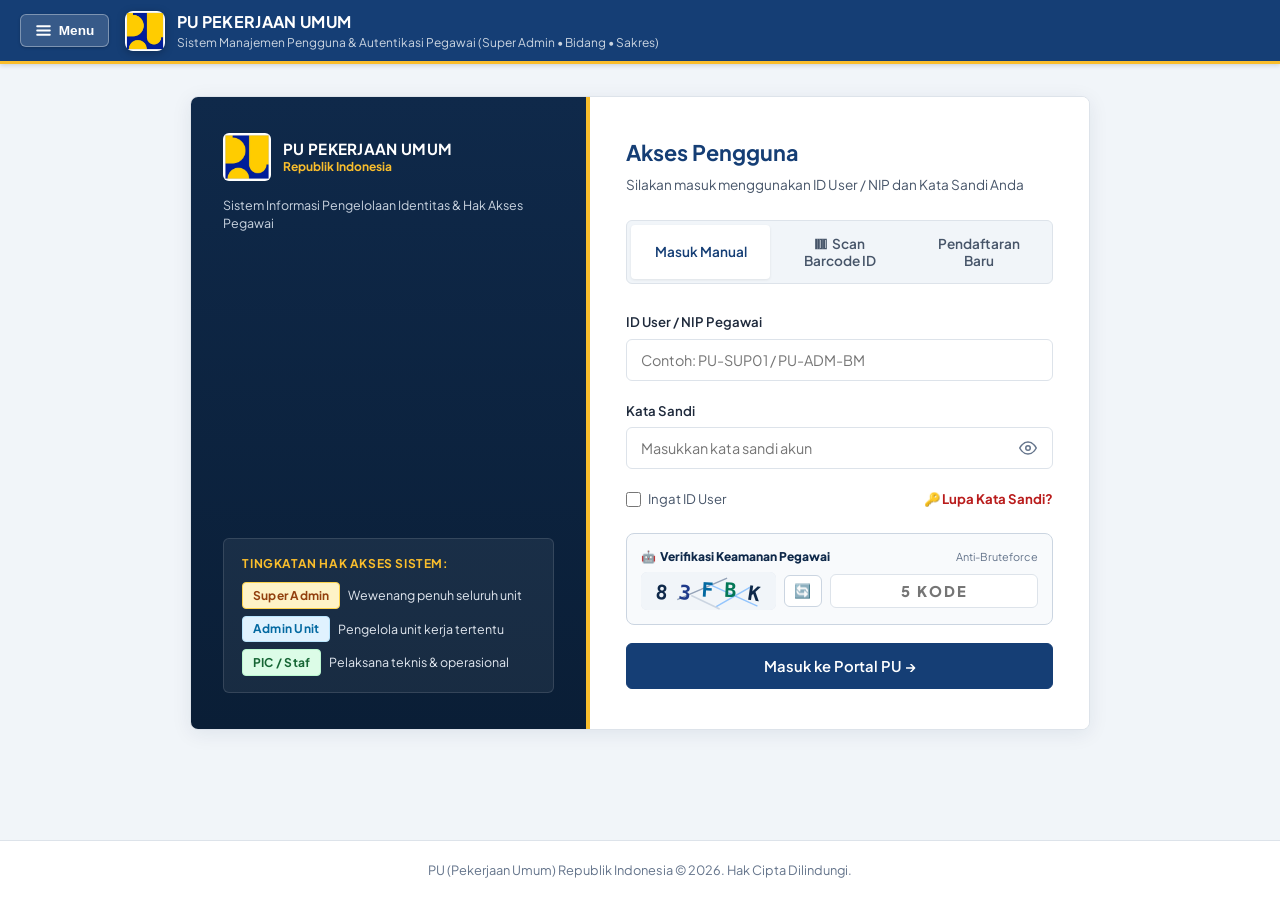
==== commit cbd68362: "Add files via upload" ====
--- a/index.html
+++ b/index.html
@@ -51,9 +51,9 @@
           </svg>
           <span id="topbarClockText">Memuat waktu...</span>
         </div>
-        <div class="topbar-server-pill" title="Status Koneksi Pusat Data dan Teknologi Informasi PU">
+        <div class="topbar-server-pill" id="topbarStatusPill" title="Status Petugas &amp; Bidang Terkoneksi" style="cursor:default;">
           <span class="server-pulse-dot"></span>
-          <span>PUSDATIN Online</span>
+          <span id="topbarStatusText">Admin Online</span>
         </div>
       </div>
 
